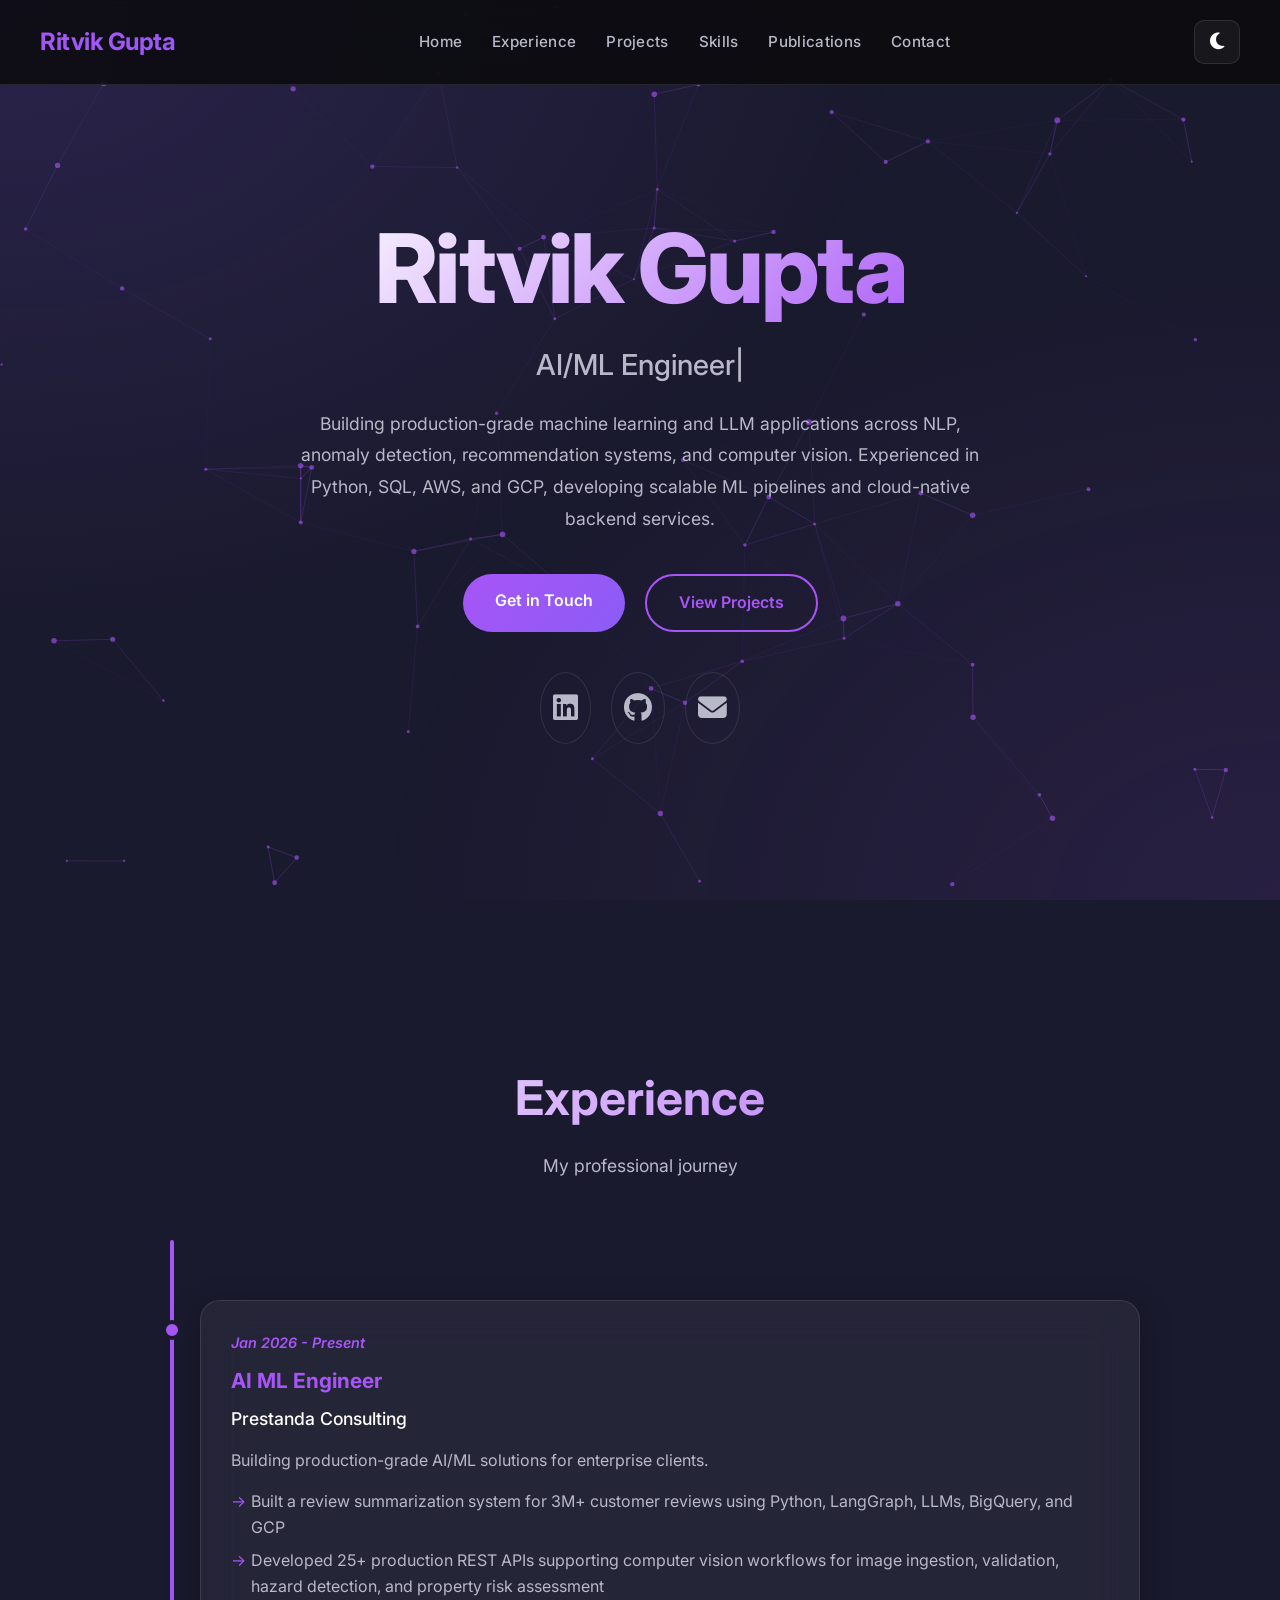
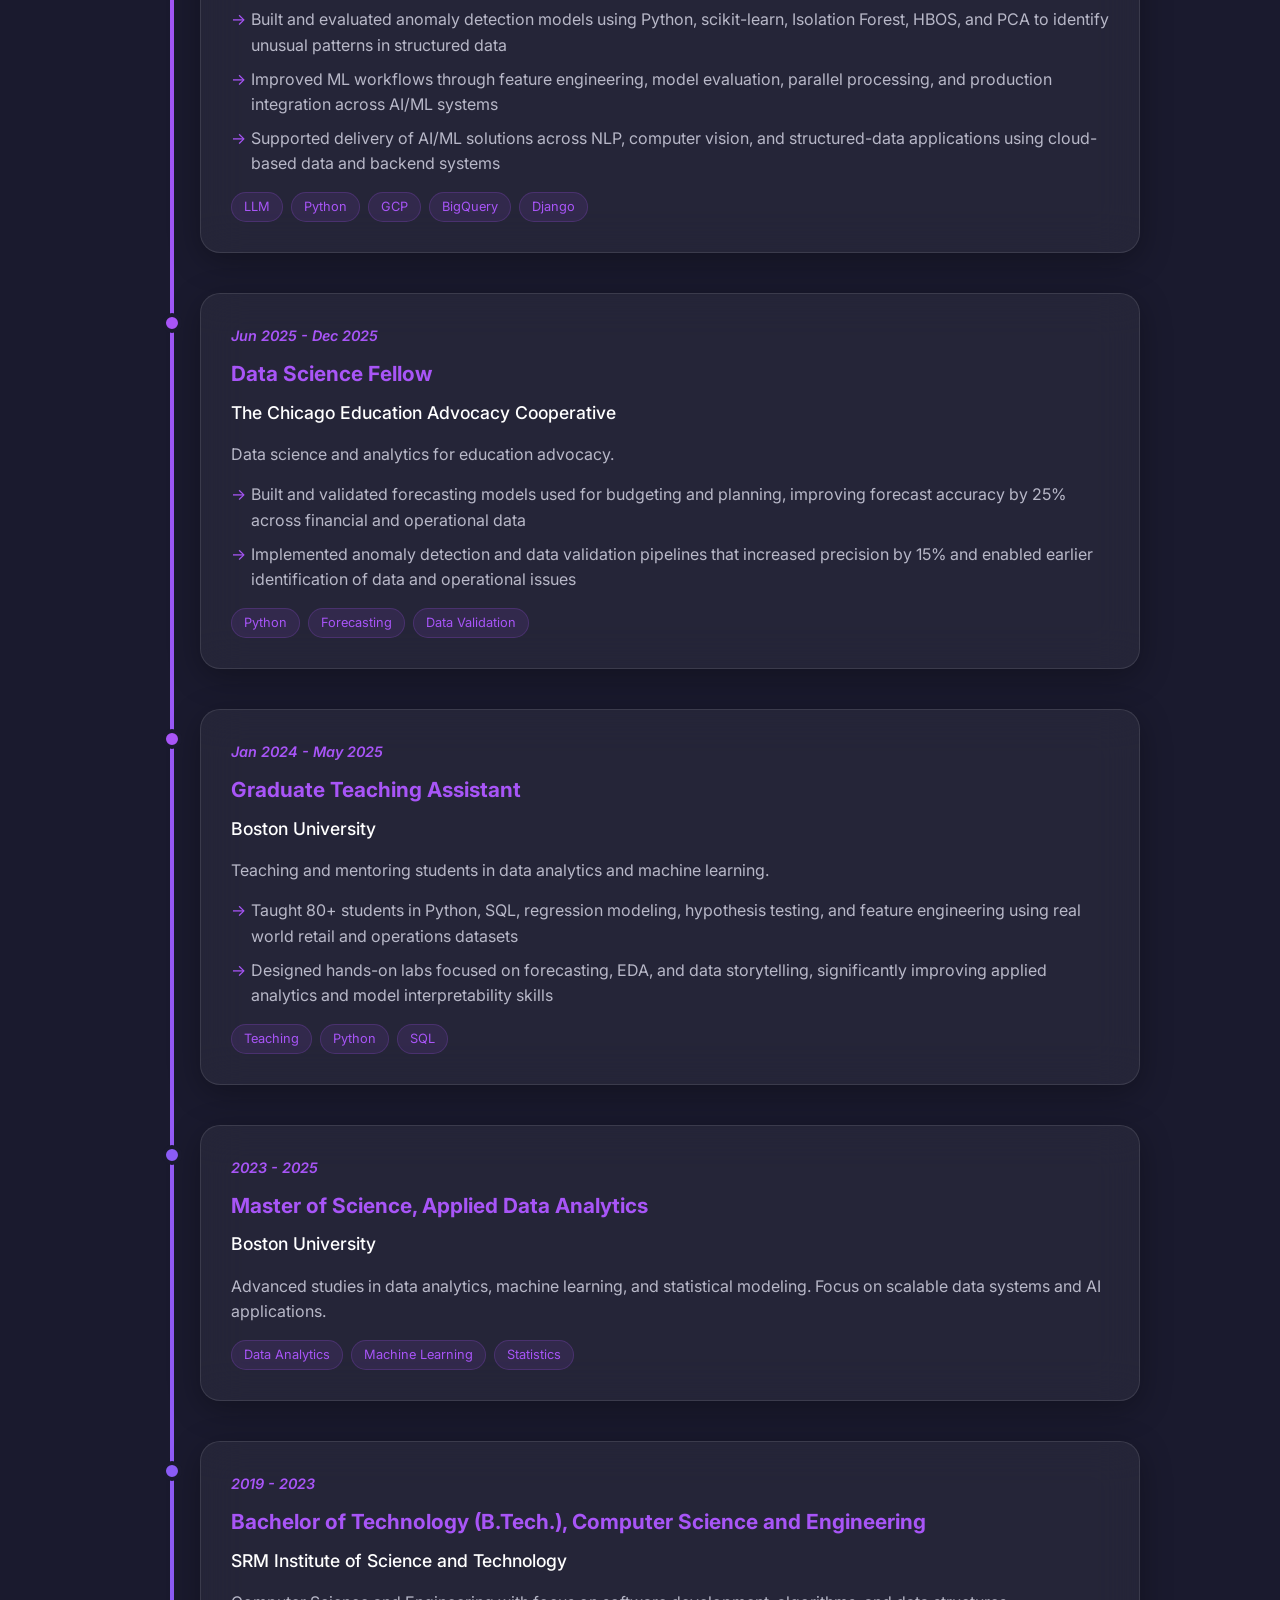
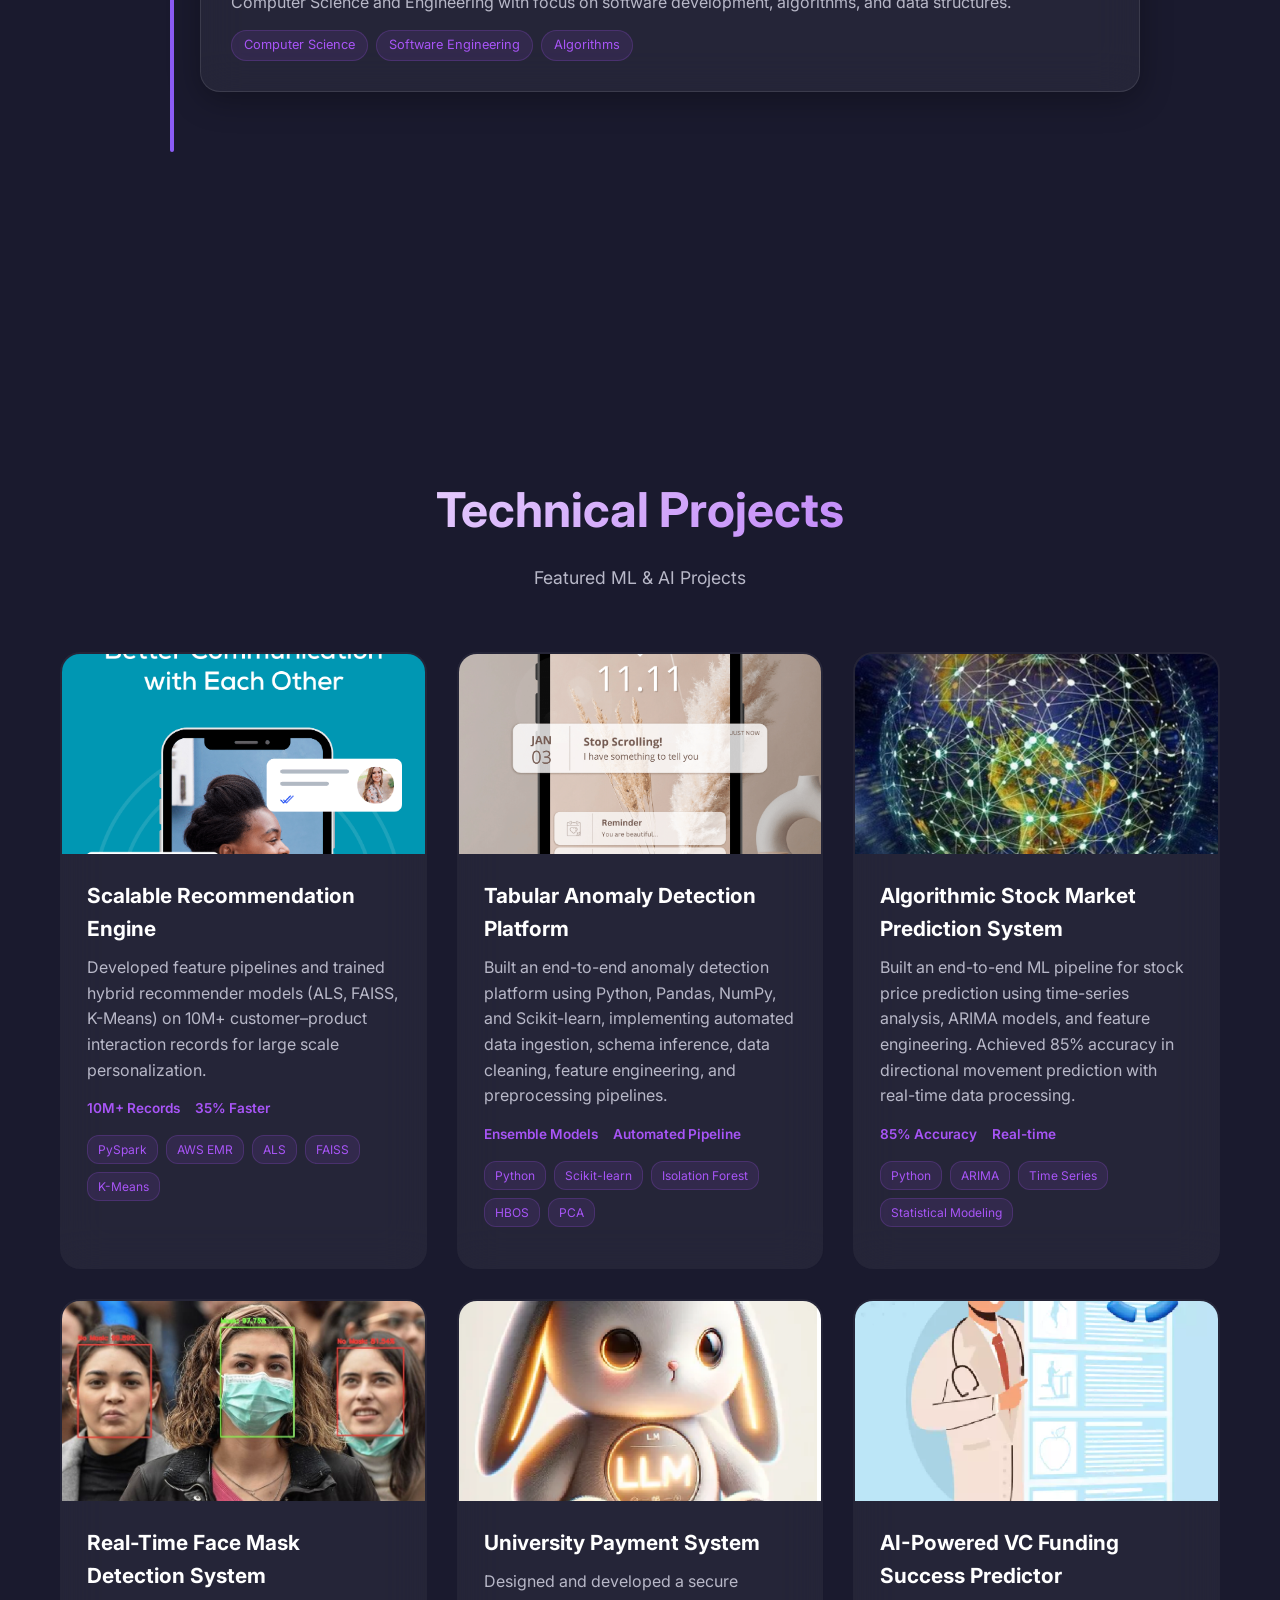
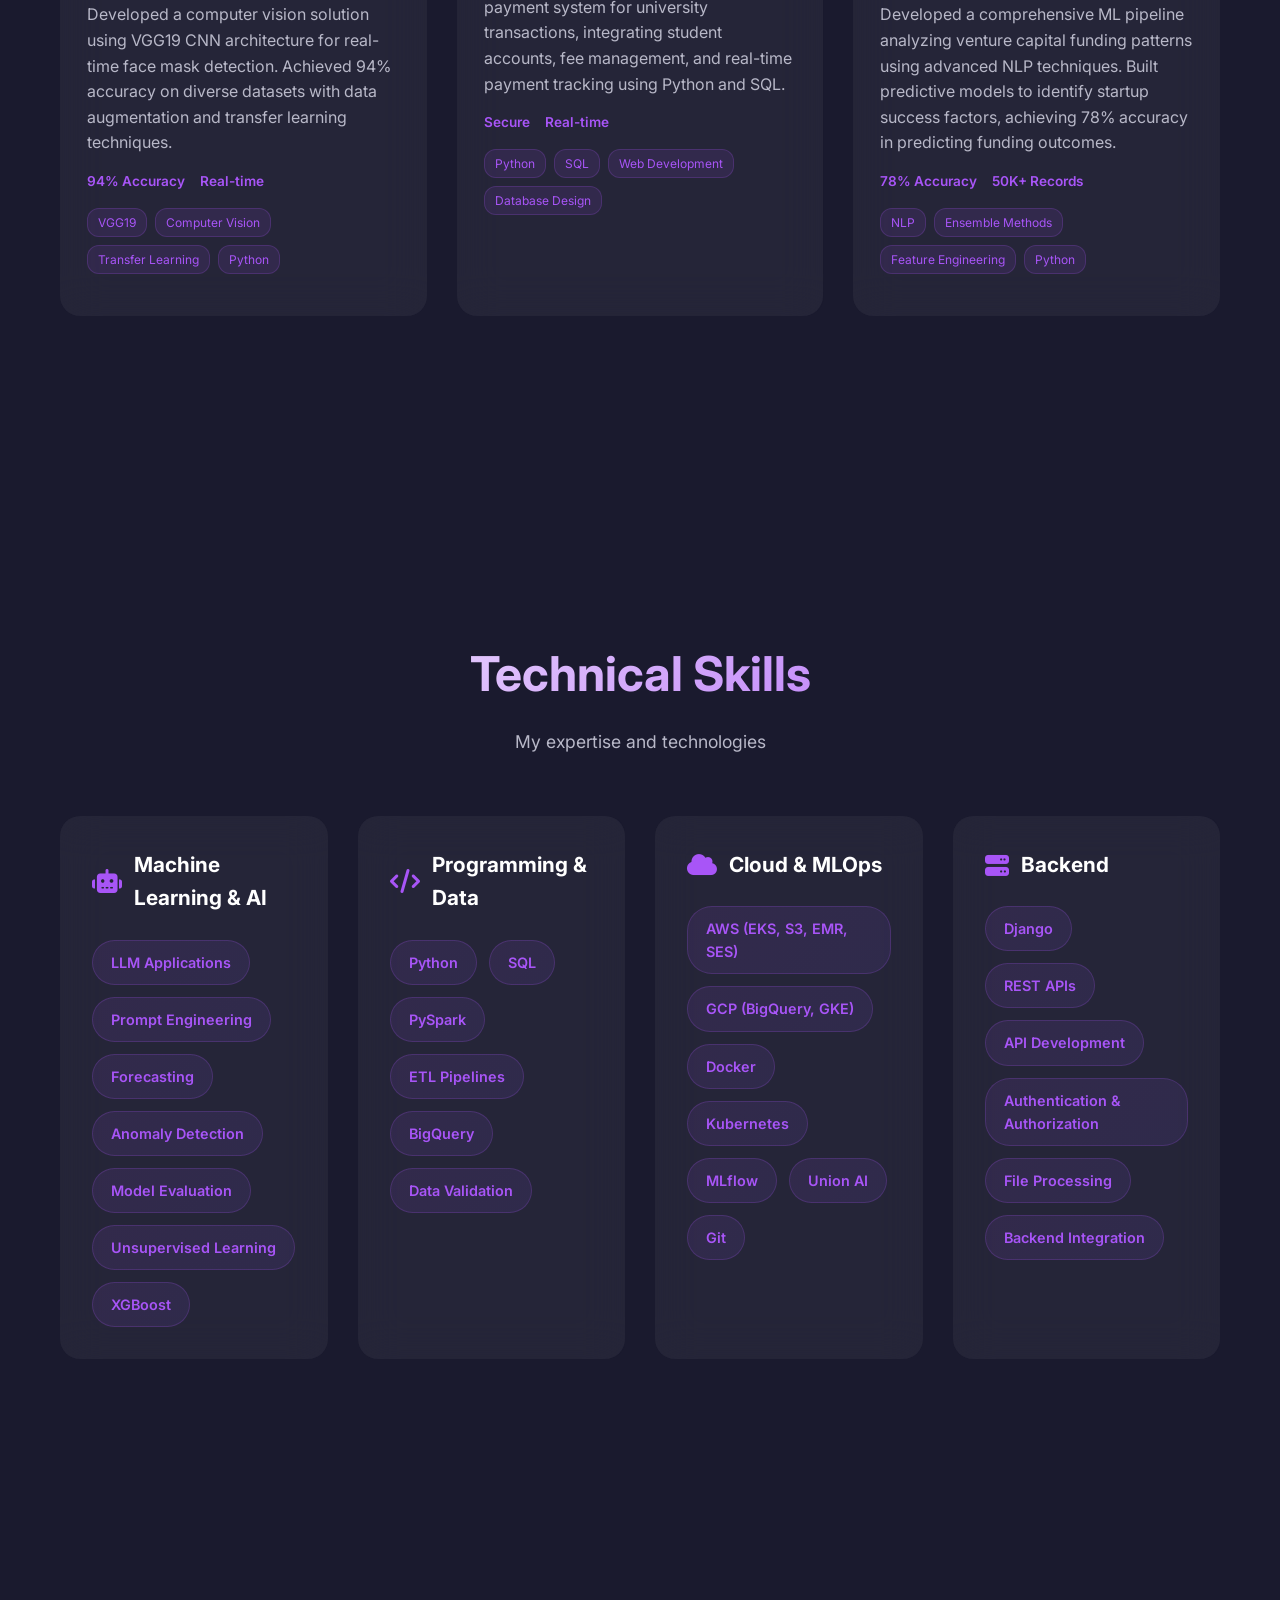
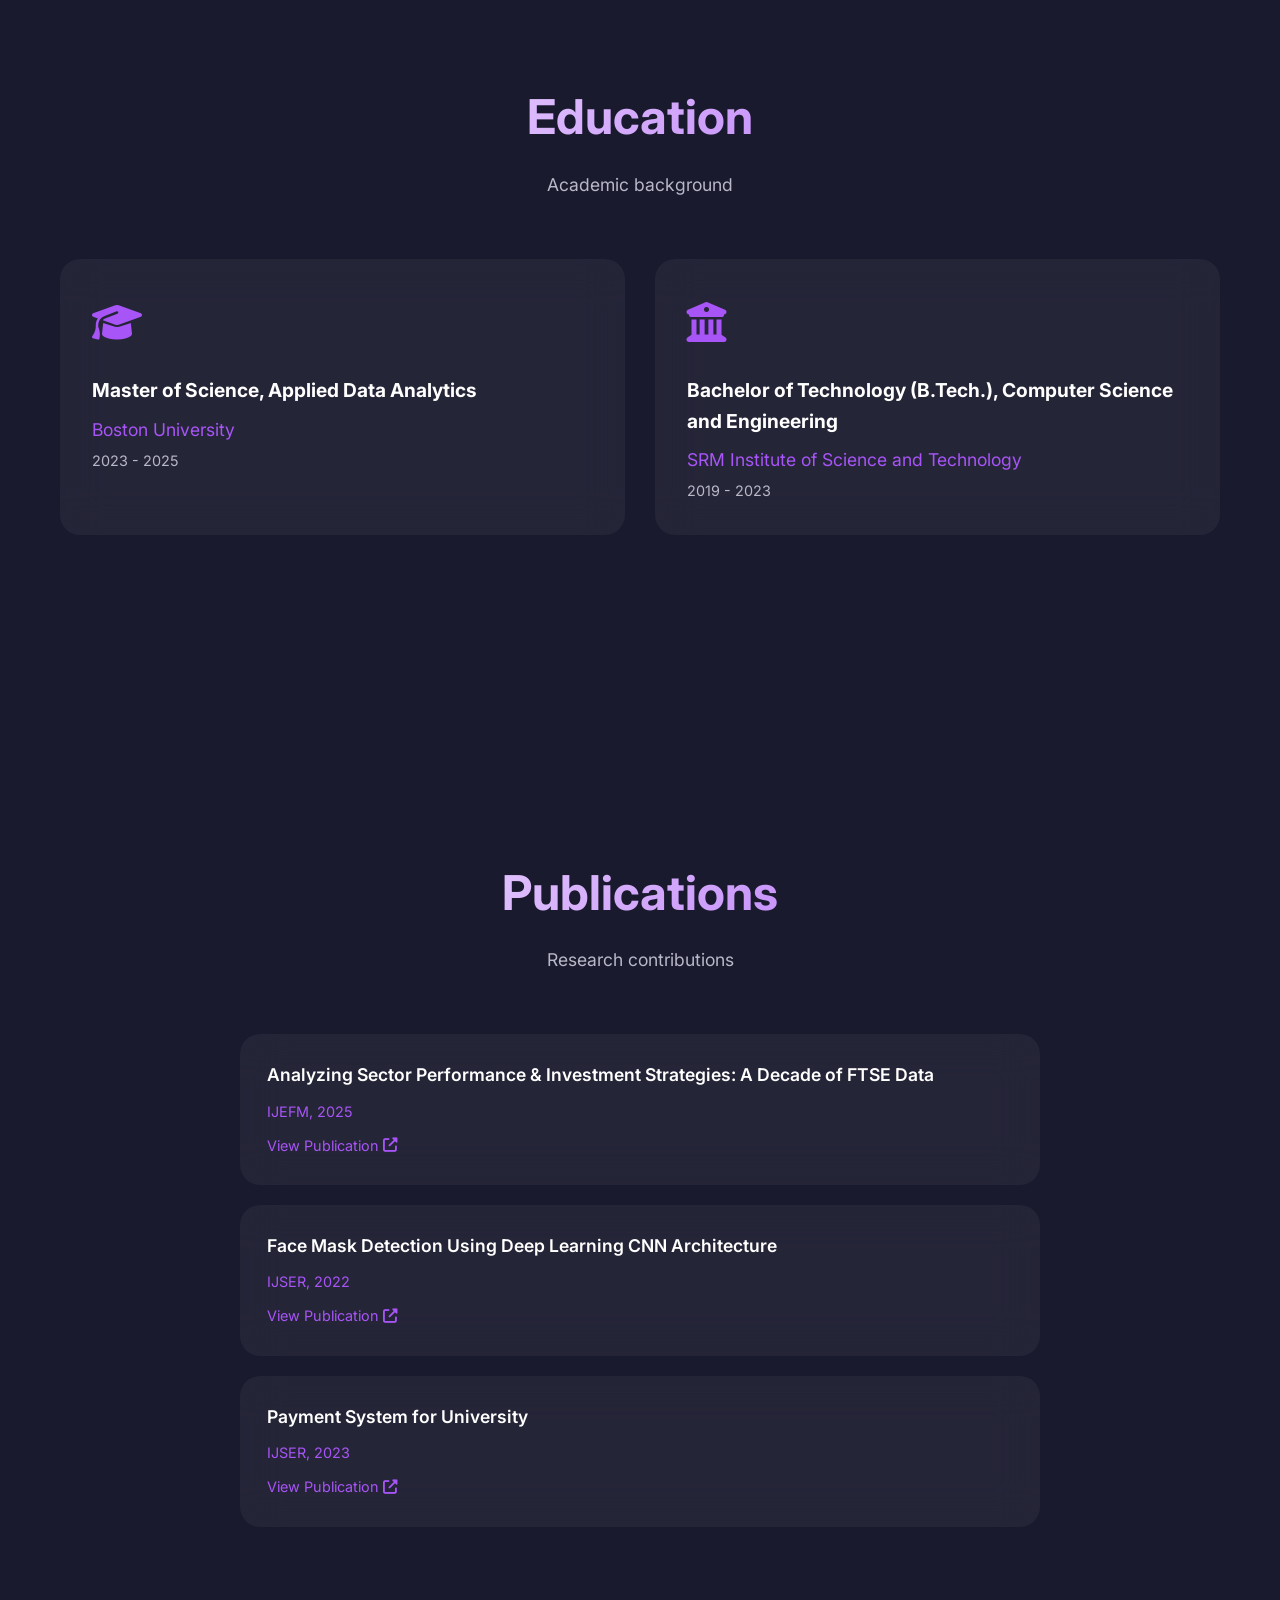
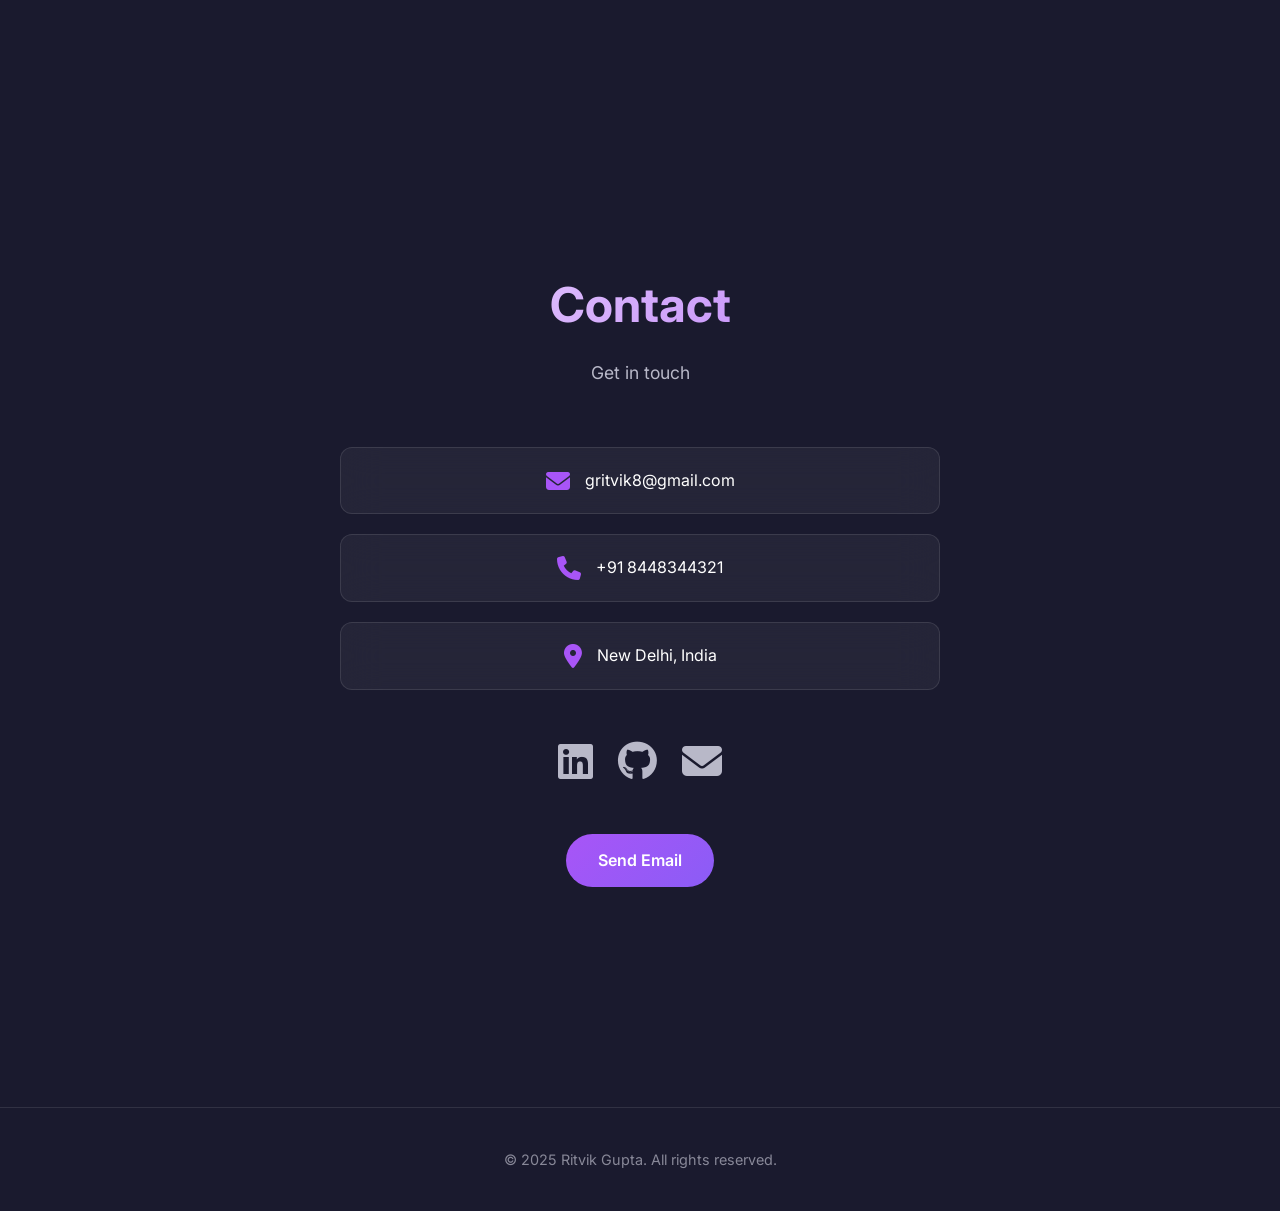
==== index.html @ 675df1bd "ok" ====
<!DOCTYPE html>
<html lang="en">
<head>
    <meta charset="UTF-8">
    <meta name="viewport" content="width=device-width, initial-scale=1.0">
    <meta name="description" content="AI/ML Engineer with 2+ years experience building production-grade ML and LLM applications. Expert in NLP, anomaly detection, and recommendation systems.">
    <meta name="keywords" content="AI Engineer, ML Engineer, Data Scientist, Python, AWS, GCP, LLM, Machine Learning, Ritvik Gupta">
    <meta name="author" content="Ritvik Gupta">
    <meta name="robots" content="index, follow">
    <meta name="theme-color" content="#1a1a2e">
    <meta property="og:title" content="Ritvik Gupta | AI/ML Engineer | Data Scientist">
    <meta property="og:description" content="AI/ML Engineer with 2+ years experience building production-grade ML and LLM applications.">
    <meta property="og:type" content="website">
    <meta property="og:url" content="https://01ritvik.github.io">
    <meta name="twitter:card" content="summary_large_image">
    <meta name="twitter:title" content="Ritvik Gupta | AI/ML Engineer">
    <meta name="twitter:description" content="Building production-grade ML and LLM applications">
    <link rel="icon" type=" image/png" href="./assets/profile-pic.png">
    <title>Ritvik Gupta | AI/ML Engineer | Data Scientist</title>
    <link rel="preconnect" href="https://fonts.googleapis.com">
    <link rel="preconnect" href="https://fonts.gstatic.com" crossorigin>
    <link href="https://fonts.googleapis.com/css2?family=Inter:wght@300;400;500;600;700;800;900&display=swap" rel="stylesheet">
    <link rel="stylesheet" href="https://cdnjs.cloudflare.com/ajax/libs/font-awesome/6.4.0/css/all.min.css">
    <style>
        :root {
            --primary-purple: #a855f7;
            --primary-violet: #8b5cf6;
            --bg-primary: #1a1a2e;
            --bg-secondary: #252540;
            --bg-tertiary: #2d2d4a;
            --text-primary: #ffffff;
            --text-secondary: #b8b8c8;
            --text-tertiary: #888898;
            --glass-bg: rgba(255, 255, 255, 0.05);
            --glass-border: rgba(255, 255, 255, 0.1);
        }

        [data-theme="light"] {
            --bg-primary: #f8f9fa;
            --bg-secondary: #ffffff;
            --bg-tertiary: #e9ecef;
            --text-primary: #1a1a2e;
            --text-secondary: #4a4a5e;
            --text-tertiary: #6a6a7e;
            --glass-bg: rgba(255, 255, 255, 0.8);
            --glass-border: rgba(139, 92, 246, 0.2);
        }

        * {
            margin: 0;
            padding: 0;
            box-sizing: border-box;
        }

        html {
            scroll-behavior: smooth;
        }

        body {
            font-family: 'Inter', sans-serif;
            background: var(--bg-primary);
            color: var(--text-primary);
            line-height: 1.6;
            overflow-x: hidden;
        }

        body::before {
            content: '';
            position: fixed;
            top: 0;
            left: 0;
            width: 100%;
            height: 100%;
            background: 
                radial-gradient(ellipse at top left, rgba(139, 92, 246, 0.15) 0%, transparent 50%),
                radial-gradient(ellipse at bottom right, rgba(168, 85, 247, 0.1) 0%, transparent 50%);
            z-index: -1;
            pointer-events: none;
        }

        /* Floating Animation */
        @keyframes float {
            0%, 100% { transform: translateY(0px); }
            50% { transform: translateY(-20px); }
        }

        .floating {
            animation: float 6s ease-in-out infinite;
        }

        .floating-delayed {
            animation: float 6s ease-in-out infinite;
            animation-delay: -3s;
        }

        /* Scroll Progress Bar */
        .scroll-progress {
            position: fixed;
            top: 0;
            left: 0;
            width: 0%;
            height: 3px;
            background: linear-gradient(90deg, var(--primary-purple), var(--primary-violet));
            z-index: 10000;
            transition: width 0.1s ease;
        }

        /* Theme Toggle Button */
        .theme-toggle {
            background: var(--glass-bg);
            border: 1px solid var(--glass-border);
            color: var(--text-primary);
            padding: 10px 15px;
            border-radius: 10px;
            cursor: pointer;
            transition: all 0.3s ease;
            font-size: 1.2rem;
        }

        .theme-toggle:hover {
            background: rgba(168, 85, 247, 0.2);
            transform: scale(1.05);
        }

        /* Loading Screen */
        .loading-screen {
            position: fixed;
            top: 0;
            left: 0;
            width: 100%;
            height: 100%;
            background: var(--bg-primary);
            display: flex;
            justify-content: center;
            align-items: center;
            z-index: 10000;
            transition: opacity 0.5s ease-out, visibility 0.5s ease-out;
        }

        .loading-screen.fade-out {
            opacity: 0;
            visibility: hidden;
        }

        .hero-content {
            text-align: center;
            max-width: 900px;
            z-index: 2;
            transition: transform 0.1s ease-out, opacity 0.1s ease-out;
        }

        .loading-container {
            text-align: center;
            max-width: 400px;
            width: 100%;
            padding: 20px;
        }

        .logo-text {
            font-size: 4rem;
            font-weight: 800;
            background: linear-gradient(135deg, var(--primary-purple) 0%, var(--primary-violet) 50%, var(--primary-purple) 100%);
            background-size: 200% 200%;
            -webkit-background-clip: text;
            -webkit-text-fill-color: transparent;
            background-clip: text;
            margin-bottom: 10px;
            animation: gradientShift 4s ease-in-out infinite;
            letter-spacing: -0.02em;
        }

        .logo-subtitle {
            font-size: 1.2rem;
            color: var(--text-secondary);
            font-weight: 400;
            letter-spacing: 0.05em;
            text-transform: uppercase;
        }

        .loading-spinner {
            position: relative;
            width: 80px;
            height: 80px;
            margin: 40px auto;
        }

        .spinner-ring {
            position: absolute;
            width: 100%;
            height: 100%;
            border: 3px solid transparent;
            border-top: 3px solid var(--primary-purple);
            border-radius: 50%;
            animation: spin 1.5s linear infinite;
        }

        .spinner-ring:nth-child(2) {
            width: 70%;
            height: 70%;
            top: 15%;
            left: 15%;
            border-top-color: var(--primary-violet);
            animation-duration: 1.2s;
            animation-direction: reverse;
        }

        .spinner-ring:nth-child(3) {
            width: 40%;
            height: 40%;
            top: 30%;
            left: 30%;
            border-top-color: var(--primary-purple);
            animation-duration: 0.8s;
        }

        .loading-text {
            margin-bottom: 30px;
            font-size: 1.1rem;
            color: var(--text-primary);
            letter-spacing: 0.02em;
        }

        .loading-role {
            background: linear-gradient(135deg, var(--primary-purple) 0%, var(--primary-violet) 100%);
            -webkit-background-clip: text;
            -webkit-text-fill-color: transparent;
            background-clip: text;
            font-weight: 600;
            animation: rolePulse 2s ease-in-out infinite;
        }

        .loading-separator {
            color: var(--text-tertiary);
            margin: 0 15px;
        }

        .loading-progress {
            width: 100%;
            height: 4px;
            background: rgba(168, 85, 247, 0.1);
            border-radius: 2px;
            overflow: hidden;
        }

        .progress-bar {
            height: 100%;
            background: linear-gradient(90deg, var(--primary-purple) 0%, var(--primary-violet) 100%);
            border-radius: 2px;
            width: 0%;
            animation: progressLoad 3s ease-out forwards;
        }

        @keyframes gradientShift {
            0% { background-position: 0% 50%; }
            50% { background-position: 100% 50%; }
            100% { background-position: 0% 50%; }
        }

        @keyframes spin {
            0% { transform: rotate(0deg); }
            100% { transform: rotate(360deg); }
        }

        @keyframes rolePulse {
            0%, 100% { opacity: 0.7; }
            50% { opacity: 1; }
        }

        @keyframes progressLoad {
            0% { width: 0%; }
            100% { width: 100%; }
        }

        /* Navigation */
        nav {
            display: flex;
            justify-content: space-between;
            align-items: center;
            padding: 20px 40px;
            background: rgba(9, 9, 11, 0.8);
            backdrop-filter: blur(20px);
            color: var(--text-primary);
            position: fixed;
            width: 100%;
            top: 0;
            z-index: 100;
            border-bottom: 1px solid var(--glass-border);
            transition: all 0.3s ease;
        }

        nav.scrolled {
            background: rgba(9, 9, 11, 0.95);
            backdrop-filter: blur(30px);
            border-bottom: 1px solid rgba(168, 85, 247, 0.2);
        }

        .logo {
            font-size: 1.5rem;
            font-weight: 700;
            background: linear-gradient(135deg, var(--primary-purple) 0%, var(--primary-violet) 100%);
            background-size: 200% 200%;
            -webkit-background-clip: text;
            -webkit-text-fill-color: transparent;
            background-clip: text;
            transition: all 0.3s ease;
            animation: gradientShift 4s ease-in-out infinite;
            letter-spacing: -0.02em;
        }

        .nav-links {
            display: flex;
            list-style: none;
            gap: 30px;
        }

        .nav-links a {
            color: var(--text-secondary);
            text-decoration: none;
            font-size: 0.95rem;
            font-weight: 500;
            letter-spacing: 0.02em;
            transition: all 0.3s;
            position: relative;
        }

        .nav-links a::after {
            content: '';
            position: absolute;
            bottom: -4px;
            left: 0;
            width: 0;
            height: 1px;
            background: var(--primary-purple);
            transition: width 0.3s ease;
        }

        .nav-links a:hover {
            color: var(--text-primary);
        }

        .nav-links a:hover::after {
            width: 100%;
        }

        .nav-right {
            display: flex;
            align-items: center;
            gap: 15px;
        }

        .hamburger-menu {
            display: none;
            flex-direction: column;
            gap: 5px;
            cursor: pointer;
            padding: 10px;
        }

        .hamburger-menu span {
            width: 25px;
            height: 2px;
            background: var(--text-primary);
            transition: all 0.3s ease;
        }

        .container {
            max-width: 1200px;
            margin: 0 auto;
            padding: 60px 20px;
        }

        /* Section Spacing */
        section {
            padding: 100px 0;
        }

        #hero {
            padding: 0;
        }

        /* Magnetic Hover Effect */
        .magnetic {
            transition: transform 0.3s cubic-bezier(0.175, 0.885, 0.32, 1.275);
        }

        /* Hero Section */
        #hero {
            min-height: 100vh;
            display: flex;
            flex-direction: column;
            justify-content: center;
            align-items: center;
            padding: 120px 40px 60px;
            text-align: center;
            position: relative;
            overflow: hidden;
        }

        #particle-canvas {
            position: absolute;
            top: 0;
            left: 0;
            width: 100%;
            height: 100%;
            z-index: 0;
        }

        .hero-content {
            position: relative;
            z-index: 1;
        }

        .hero-title {
            font-size: clamp(3rem, 8vw, 6rem);
            font-weight: 800;
            background: linear-gradient(135deg, var(--text-primary) 0%, var(--primary-purple) 50%, var(--primary-violet) 100%);
            background-size: 200% 200%;
            -webkit-background-clip: text;
            -webkit-text-fill-color: transparent;
            background-clip: text;
            animation: gradientShift 6s ease-in-out infinite;
            letter-spacing: -0.03em;
            margin-bottom: 20px;
            line-height: 1.1;
        }

        .hero-subtitle {
            font-size: 1.5rem;
            color: var(--text-secondary);
            margin-bottom: 30px;
            font-weight: 400;
        }

        .hero-description {
            font-size: 1.1rem;
            color: var(--text-secondary);
            max-width: 700px;
            margin: 0 auto 40px;
            line-height: 1.8;
        }

        .metrics-grid {
            display: grid;
            grid-template-columns: repeat(auto-fit, minmax(180px, 1fr));
            gap: 30px;
            margin: 40px 0;
            max-width: 800px;
        }

        .metric-item {
            text-align: center;
            padding: 25px 20px;
            background: var(--glass-bg);
            backdrop-filter: blur(20px);
            border: 1px solid var(--glass-border);
            border-radius: 16px;
            transition: all 0.3s ease;
            min-width: 180px;
        }

        .metric-item:hover {
            transform: translateY(-5px);
            border-color: rgba(168, 85, 247, 0.3);
        }

        .metric-value {
            font-size: 2.5rem;
            font-weight: 700;
            background: linear-gradient(135deg, var(--primary-purple) 0%, var(--primary-violet) 100%);
            -webkit-background-clip: text;
            -webkit-text-fill-color: transparent;
            background-clip: text;
            line-height: 1.2;
        }

        .metric-label {
            font-size: 0.85rem;
            color: var(--text-secondary);
            margin-top: 8px;
            white-space: nowrap;
            font-weight: 500;
        }

        .cta-buttons {
            display: flex;
            gap: 20px;
            justify-content: center;
            flex-wrap: wrap;
            margin-top: 40px;
        }

        .btn {
            padding: 14px 32px;
            font-size: 1rem;
            font-weight: 600;
            border-radius: 30px;
            cursor: pointer;
            transition: all 0.3s ease;
            text-decoration: none;
            display: inline-block;
            position: relative;
            overflow: hidden;
        }

        .btn::before {
            content: '';
            position: absolute;
            top: 50%;
            left: 50%;
            width: 0;
            height: 0;
            border-radius: 50%;
            background: rgba(255, 255, 255, 0.3);
            transform: translate(-50%, -50%);
            transition: width 0.6s ease, height 0.6s ease;
        }

        .btn:active::before {
            width: 300px;
            height: 300px;
        }

        .btn-primary {
            background: linear-gradient(135deg, var(--primary-purple) 0%, var(--primary-violet) 100%);
            color: white;
            border: none;
        }

        .btn-primary:hover {
            transform: translateY(-3px);
            box-shadow: 0 10px 30px rgba(168, 85, 247, 0.4);
        }

        .btn-secondary {
            background: transparent;
            color: var(--primary-purple);
            border: 2px solid var(--primary-purple);
        }

        .btn-secondary:hover {
            background: rgba(168, 85, 247, 0.1);
            transform: translateY(-3px);
        }

        .social-links {
            display: flex;
            gap: 20px;
            justify-content: center;
            margin-top: 40px;
        }

        .social-links a {
            color: var(--text-secondary);
            font-size: 1.5rem;
            transition: all 0.3s ease;
            padding: 12px;
            border-radius: 50%;
            border: 1px solid var(--glass-border);
        }

        .social-links a:hover {
            color: var(--primary-purple);
            border-color: var(--primary-purple);
            transform: translateY(-5px);
        }

        /* Section Styles */
        section {
            padding: 100px 0;
        }

        .section-header {
            text-align: center;
            margin-bottom: 60px;
        }

        .section-title {
            font-size: clamp(2rem, 5vw, 3rem);
            font-weight: 700;
            margin-bottom: 15px;
            background: linear-gradient(135deg, var(--text-primary) 0%, var(--primary-purple) 50%, var(--primary-violet) 100%);
            background-size: 200% 200%;
            -webkit-background-clip: text;
            -webkit-text-fill-color: transparent;
            background-clip: text;
            animation: gradientShift 6s ease-in-out infinite;
        }

        .section-subtitle {
            font-size: 1.1rem;
            color: var(--text-secondary);
        }

        /* Experience Timeline */
        .timeline {
            position: relative;
            max-width: 1000px;
            margin: 0 auto;
            padding: 20px 0;
        }

        .timeline::before {
            content: '';
            position: absolute;
            left: 30px;
            top: 0;
            bottom: 0;
            width: 4px;
            background: linear-gradient(to bottom, var(--primary-purple), var(--primary-violet));
            border-radius: 2px;
        }

        .timeline-item {
            position: relative;
            margin: 40px 0;
            width: 100%;
            padding-left: 60px;
            text-align: left;
        }

        .timeline-marker {
            position: absolute;
            width: 20px;
            height: 20px;
            background: var(--primary-purple);
            border: 4px solid var(--bg-primary);
            border-radius: 50%;
            top: 20px;
            left: 22px;
            z-index: 2;
        }

        .timeline-marker.education {
            background: var(--primary-violet);
        }

        .timeline-content {
            background: var(--glass-bg);
            backdrop-filter: blur(20px);
            padding: 30px;
            border-radius: 20px;
            border: 1px solid var(--glass-border);
            box-shadow: 0 8px 32px rgba(0, 0, 0, 0.3);
            transition: all 0.3s ease;
        }

        .timeline-content:hover {
            transform: translateX(10px);
            transform: translateY(-8px) scale(1.02);
            box-shadow: 0 20px 60px rgba(168, 85, 247, 0.3);
            border-color: rgba(168, 85, 247, 0.4);
        }

        .timeline-content h3,
        .timeline-content h4,
        .timeline-content p,
        .timeline-content span {
            position: relative;
            z-index: 2;
        }

        .timeline-date {
            font-size: 0.9rem;
            color: var(--primary-purple);
            font-weight: 600;
            margin-bottom: 10px;
            font-style: italic;
        }

        .timeline-role {
            font-size: 1.3rem;
            font-weight: 700;
            color: var(--primary-purple);
            margin-bottom: 8px;
        }

        .timeline-company {
            font-size: 1.1rem;
            color: var(--text-primary);
            margin-bottom: 15px;
            font-weight: 500;
        }

        .timeline-description {
            color: var(--text-secondary);
            line-height: 1.6;
            margin-bottom: 15px;
        }

        .timeline-achievements {
            list-style: none;
            padding: 0;
        }

        .timeline-achievements li {
            color: var(--text-secondary);
            margin-bottom: 8px;
            padding-left: 20px;
            position: relative;
        }

        .timeline-achievements li::before {
            content: '→';
            position: absolute;
            left: 0;
            color: var(--primary-purple);
        }

        .timeline-tags {
            display: flex;
            gap: 8px;
            flex-wrap: wrap;
            margin-top: 15px;
        }

        .timeline-tag {
            font-size: 0.8rem;
            padding: 4px 12px;
            background: rgba(168, 85, 247, 0.1);
            color: var(--primary-purple);
            border-radius: 20px;
            border: 1px solid rgba(168, 85, 247, 0.2);
        }

        /* Projects Section */
        .projects-grid {
            display: grid;
            grid-template-columns: repeat(auto-fit, minmax(350px, 1fr));
            gap: 30px;
        }

        .project-card {
            background: var(--glass-bg);
            backdrop-filter: blur(20px);
            border: 2px solid transparent;
            border-radius: 20px;
            overflow: hidden;
            transition: all 0.4s cubic-bezier(0.175, 0.885, 0.32, 1.275);
            position: relative;
            transform-style: preserve-3d;
            perspective: 1000px;
        }

        .project-card::before {
            content: '';
            position: absolute;
            top: 0;
            left: 0;
            right: 0;
            bottom: 0;
            border-radius: 20px;
            padding: 2px;
            background: linear-gradient(135deg, var(--primary-purple), var(--primary-violet), var(--primary-purple));
            -webkit-mask: linear-gradient(#fff 0 0) content-box, linear-gradient(#fff 0 0);
            mask: linear-gradient(#fff 0 0) content-box, linear-gradient(#fff 0 0);
            -webkit-mask-composite: xor;
            mask-composite: exclude;
            opacity: 0;
            transition: opacity 0.4s ease;
        }

        .project-card::after {
            content: '';
            position: absolute;
            top: 50%;
            left: 50%;
            width: 200%;
            height: 200%;
            background: radial-gradient(circle, rgba(168, 85, 247, 0.1) 0%, transparent 70%);
            transform: translate(-50%, -50%);
            opacity: 0;
            transition: opacity 0.4s ease;
            pointer-events: none;
        }

        .project-card:hover {
            transform: translateY(-15px) rotateX(5deg) rotateY(-5deg);
            box-shadow: 
                0 25px 50px rgba(168, 85, 247, 0.3),
                0 15px 30px rgba(0, 0, 0, 0.2),
                0 5px 15px rgba(168, 85, 247, 0.1);
        }

        .project-card:hover::before {
            opacity: 1;
        }

        .project-card:hover::after {
            opacity: 1;
        }

        .project-image {
            width: 100%;
            height: 200px;
            background: linear-gradient(135deg, rgba(168, 85, 247, 0.2) 0%, rgba(139, 92, 246, 0.1) 100%);
            display: flex;
            align-items: center;
            justify-content: center;
            font-size: 3rem;
            color: var(--primary-purple);
            overflow: hidden;
        }

        .project-image img {
            width: 100%;
            height: 100%;
            object-fit: cover;
        }

        .project-content {
            padding: 25px;
        }

        .hero-subtitle {
            font-size: clamp(1.2rem, 3vw, 1.8rem);
            font-weight: 500;
            color: var(--text-secondary);
            margin-bottom: 20px;
        }

        .cursor {
            animation: blink 1s infinite;
        }

        @keyframes blink {
            0%, 50% { opacity: 1; }
            51%, 100% { opacity: 0; }
        }

        .project-title {
            font-size: 1.3rem;
            font-weight: 700;
            color: var(--text-primary);
            margin-bottom: 10px;
        }

        .project-description {
            color: var(--text-secondary);
            line-height: 1.6;
            margin-bottom: 15px;
        }

        .project-metrics {
            display: flex;
            gap: 15px;
            margin-bottom: 15px;
        }

        .project-metric {
            font-size: 0.85rem;
            color: var(--primary-purple);
            font-weight: 600;
        }

        .project-tech {
            display: flex;
            gap: 8px;
            flex-wrap: wrap;
            margin-bottom: 15px;
        }

        .tech-tag {
            font-size: 0.75rem;
            padding: 4px 10px;
            background: rgba(168, 85, 247, 0.1);
            color: var(--primary-purple);
            border-radius: 12px;
            border: 1px solid rgba(168, 85, 247, 0.2);
        }

        .project-links {
            display: flex;
            gap: 15px;
        }

        .project-link {
            color: var(--primary-purple);
            text-decoration: none;
            font-size: 0.9rem;
            font-weight: 500;
            transition: all 0.3s ease;
        }

        .project-link:hover {
            color: var(--primary-violet);
        }

        /* Skills Section */
        .skills-grid {
            display: grid;
            grid-template-columns: repeat(4, 1fr);
            gap: 30px;
        }

        .skill-category {
            background: var(--glass-bg);
            backdrop-filter: blur(20px);
            border: 2px solid transparent;
            border-radius: 20px;
            padding: 30px;
            transition: all 0.4s cubic-bezier(0.175, 0.885, 0.32, 1.275);
            position: relative;
            overflow: hidden;
            transform-style: preserve-3d;
        }

        .skill-category::before {
            content: '';
            position: absolute;
            top: 0;
            left: 0;
            right: 0;
            bottom: 0;
            border-radius: 20px;
            padding: 2px;
            background: linear-gradient(135deg, var(--primary-purple), var(--primary-violet), var(--primary-purple));
            -webkit-mask: linear-gradient(#fff 0 0) content-box, linear-gradient(#fff 0 0);
            mask: linear-gradient(#fff 0 0) content-box, linear-gradient(#fff 0 0);
            -webkit-mask-composite: xor;
            mask-composite: exclude;
            opacity: 0;
            transition: opacity 0.4s ease;
        }

        .skill-category::after {
            content: '';
            position: absolute;
            top: -50%;
            left: -50%;
            width: 200%;
            height: 200%;
            background: radial-gradient(circle, rgba(168, 85, 247, 0.08) 0%, transparent 60%);
            transform: rotate(45deg);
            opacity: 0;
            transition: opacity 0.4s ease;
            pointer-events: none;
        }

        .skill-category:hover {
            transform: translateY(-10px) rotateX(3deg) rotateY(-3deg);
            box-shadow: 
                0 20px 40px rgba(168, 85, 247, 0.25),
                0 10px 20px rgba(0, 0, 0, 0.15);
        }

        .skill-category:hover::before {
            opacity: 1;
        }

        .skill-category:hover::after {
            opacity: 1;
        }

        .skill-category-title {
            font-size: 1.3rem;
            font-weight: 700;
            color: var(--text-primary);
            margin-bottom: 25px;
            display: flex;
            align-items: center;
            gap: 12px;
        }

        .skill-category-title i {
            color: var(--primary-purple);
            font-size: 1.5rem;
            transition: all 0.3s ease;
        }

        .skill-category:hover .skill-category-title i {
            transform: rotate(360deg) scale(1.2);
        }

        .skill-tags {
            display: flex;
            flex-wrap: wrap;
            gap: 12px;
        }

        .skill-tag {
            padding: 10px 18px;
            background: linear-gradient(135deg, rgba(168, 85, 247, 0.1) 0%, rgba(139, 92, 246, 0.1) 100%);
            color: var(--primary-purple);
            border-radius: 25px;
            font-size: 0.9rem;
            font-weight: 600;
            border: 1px solid rgba(168, 85, 247, 0.2);
            transition: all 0.3s ease;
            cursor: default;
            position: relative;
            overflow: hidden;
        }

        .skill-tag::before {
            content: '';
            position: absolute;
            top: 50%;
            left: 50%;
            width: 0;
            height: 0;
            border-radius: 50%;
            background: rgba(168, 85, 247, 0.2);
            transform: translate(-50%, -50%);
            transition: width 0.6s ease, height 0.6s ease;
        }

        .skill-tag:hover {
            background: linear-gradient(135deg, rgba(168, 85, 247, 0.2) 0%, rgba(139, 92, 246, 0.2) 100%);
            transform: translateY(-3px) scale(1.05);
            border-color: rgba(168, 85, 247, 0.4);
            box-shadow: 0 8px 20px rgba(168, 85, 247, 0.2);
        }

        .skill-tag:hover::before {
            width: 300px;
            height: 300px;
        }

        .skill-tag span {
            position: relative;
            z-index: 1;
        }

        /* Education Section */
        .education-grid {
            display: grid;
            grid-template-columns: repeat(auto-fit, minmax(300px, 1fr));
            gap: 30px;
        }

        .education-card {
            background: var(--glass-bg);
            backdrop-filter: blur(20px);
            border: 2px solid transparent;
            border-radius: 20px;
            padding: 30px;
            transition: all 0.4s cubic-bezier(0.175, 0.885, 0.32, 1.275);
            position: relative;
            overflow: hidden;
            transform-style: preserve-3d;
        }

        .education-card::before {
            content: '';
            position: absolute;
            top: 0;
            left: 0;
            right: 0;
            bottom: 0;
            border-radius: 20px;
            padding: 2px;
            background: linear-gradient(135deg, var(--primary-purple), var(--primary-violet), var(--primary-purple));
            -webkit-mask: linear-gradient(#fff 0 0) content-box, linear-gradient(#fff 0 0);
            mask: linear-gradient(#fff 0 0) content-box, linear-gradient(#fff 0 0);
            -webkit-mask-composite: xor;
            mask-composite: exclude;
            opacity: 0;
            transition: opacity 0.4s ease;
        }

        .education-card::after {
            content: '';
            position: absolute;
            top: -50%;
            left: -50%;
            width: 200%;
            height: 200%;
            background: radial-gradient(circle, rgba(168, 85, 247, 0.08) 0%, transparent 60%);
            transform: rotate(45deg);
            opacity: 0;
            transition: opacity 0.4s ease;
            pointer-events: none;
        }

        .education-card:hover {
            transform: translateY(-10px) rotateX(3deg) rotateY(-3deg);
            box-shadow: 
                0 20px 40px rgba(168, 85, 247, 0.25),
                0 10px 20px rgba(0, 0, 0, 0.15);
        }

        .education-card:hover::before {
            opacity: 1;
        }

        .education-card:hover::after {
            opacity: 1;
        }

        .education-icon {
            font-size: 2.5rem;
            color: var(--primary-purple);
            margin-bottom: 20px;
        }

        .education-degree {
            font-size: 1.2rem;
            font-weight: 700;
            color: var(--text-primary);
            margin-bottom: 10px;
        }

        .education-institution {
            font-size: 1.1rem;
            color: var(--primary-purple);
            margin-bottom: 5px;
        }

        .education-period {
            font-size: 0.9rem;
            color: var(--text-secondary);
        }

        /* Publications Section */
        .publications-list {
            max-width: 800px;
            margin: 0 auto;
        }

        .publication-item {
            background: var(--glass-bg);
            backdrop-filter: blur(20px);
            border: 2px solid transparent;
            border-radius: 20px;
            padding: 25px;
            margin-bottom: 20px;
            transition: all 0.4s cubic-bezier(0.175, 0.885, 0.32, 1.275);
            position: relative;
            overflow: hidden;
            transform-style: preserve-3d;
        }

        .publication-item::before {
            content: '';
            position: absolute;
            top: 0;
            left: 0;
            right: 0;
            bottom: 0;
            border-radius: 20px;
            padding: 2px;
            background: linear-gradient(135deg, var(--primary-purple), var(--primary-violet), var(--primary-purple));
            -webkit-mask: linear-gradient(#fff 0 0) content-box, linear-gradient(#fff 0 0);
            mask: linear-gradient(#fff 0 0) content-box, linear-gradient(#fff 0 0);
            -webkit-mask-composite: xor;
            mask-composite: exclude;
            opacity: 0;
            transition: opacity 0.4s ease;
        }

        .publication-item::after {
            content: '';
            position: absolute;
            top: -50%;
            left: -50%;
            width: 200%;
            height: 200%;
            background: radial-gradient(circle, rgba(168, 85, 247, 0.08) 0%, transparent 60%);
            transform: rotate(45deg);
            opacity: 0;
            transition: opacity 0.4s ease;
            pointer-events: none;
        }

        .publication-item:hover {
            transform: translateY(-8px) rotateX(2deg) rotateY(-2deg);
            box-shadow: 
                0 15px 35px rgba(168, 85, 247, 0.2),
                0 8px 15px rgba(0, 0, 0, 0.1);
        }

        .publication-item:hover::before {
            opacity: 1;
        }

        .publication-item:hover::after {
            opacity: 1;
        }

        .publication-title {
            font-size: 1.1rem;
            font-weight: 600;
            color: var(--text-primary);
            margin-bottom: 10px;
        }

        .publication-journal {
            font-size: 0.9rem;
            color: var(--primary-purple);
            margin-bottom: 10px;
        }

        .publication-link {
            color: var(--primary-purple);
            text-decoration: none;
            font-size: 0.9rem;
            display: inline-flex;
            align-items: center;
            gap: 5px;
            transition: all 0.3s ease;
        }

        .publication-link:hover {
            color: var(--primary-violet);
            gap: 10px;
        }

        /* Contact Section */
        .contact-container {
            max-width: 600px;
            margin: 0 auto;
            text-align: center;
        }

        .contact-info {
            display: flex;
            flex-direction: column;
            gap: 20px;
            margin-top: 40px;
        }

        .contact-item {
            display: flex;
            align-items: center;
            justify-content: center;
            gap: 15px;
            padding: 20px;
            background: var(--glass-bg);
            backdrop-filter: blur(20px);
            border: 1px solid var(--glass-border);
            border-radius: 12px;
            transition: all 0.3s ease;
        }

        .contact-item:hover {
            transform: translateY(-5px);
            border-color: rgba(168, 85, 247, 0.3);
        }

        .contact-item i {
            font-size: 1.5rem;
            color: var(--primary-purple);
        }

        .contact-item a {
            color: var(--text-secondary);
            text-decoration: none;
            font-size: 1rem;
            transition: all 0.3s ease;
        }

        .contact-item a:hover {
            color: var(--primary-purple);
        }

        .contact-socials {
            display: flex;
            gap: 25px;
            justify-content: center;
            margin-top: 40px;
        }

        .contact-socials a {
            color: var(--text-secondary);
            font-size: 2.5rem;
            transition: all 0.3s ease;
        }

        .contact-socials a:hover {
            color: var(--primary-purple);
            transform: translateY(-5px) scale(1.2);
        }

        .contact-socials a i {
            transition: all 0.3s ease;
        }

        .contact-socials a:hover i {
            transform: rotate(360deg);
        }

        .social-links {
            display: flex;
            gap: 20px;
            justify-content: center;
            margin-top: 40px;
        }

        .social-links a {
            color: var(--text-secondary);
            font-size: 1.8rem;
            transition: all 0.3s ease;
        }

        .social-links a:hover {
            color: var(--primary-purple);
            transform: translateY(-5px) scale(1.2);
        }

        .social-links a i {
            transition: all 0.3s ease;
        }

        .social-links a:hover i {
            transform: rotate(360deg);
        }

        /* Footer */
        footer {
            padding: 40px 20px;
            text-align: center;
            border-top: 1px solid var(--glass-border);
            margin-top: 60px;
        }

        footer p {
            color: var(--text-tertiary);
            font-size: 0.9rem;
        }

        /* Back to Top */
        .back-to-top {
            position: fixed;
            bottom: 30px;
            right: 30px;
            width: 50px;
            height: 50px;
            background: var(--glass-bg);
            backdrop-filter: blur(20px);
            border: 1px solid var(--glass-border);
            border-radius: 50%;
            color: var(--primary-purple);
            font-size: 1.2rem;
            cursor: pointer;
            opacity: 0;
            visibility: hidden;
            transition: all 0.3s ease;
            z-index: 99;
        }

        .back-to-top.show {
            opacity: 1;
            visibility: visible;
        }

        .back-to-top:hover {
            transform: translateY(-5px);
            border-color: var(--primary-purple);
        }

        /* Mobile Navigation */
        .mobile-nav {
            position: fixed;
            top: 0;
            left: 0;
            width: 100%;
            height: 100%;
            background: rgba(9, 9, 11, 0.98);
            backdrop-filter: blur(20px);
            z-index: 998;
            display: flex;
            flex-direction: column;
            justify-content: center;
            align-items: center;
            gap: 30px;
            opacity: 0;
            visibility: hidden;
            transition: all 0.3s ease;
        }

        .mobile-nav.active {
            opacity: 1;
            visibility: visible;
        }

        .mobile-nav a {
            color: var(--text-primary);
            text-decoration: none;
            font-size: 1.5rem;
            font-weight: 500;
            transition: all 0.3s ease;
        }

        .mobile-nav a:hover {
            color: var(--primary-purple);
        }

        /* Responsive Design */
        @media (max-width: 768px) {
            .nav-links {
                display: none;
            }

            .hamburger-menu {
                display: flex;
            }

            .timeline::before {
                left: 20px;
            }

            .timeline-item {
                padding-left: 50px;
            }

            .timeline-marker {
                left: 12px;
                width: 16px;
                height: 16px;
            }

            .timeline-content {
                padding: 20px;
            }

            .hero-title {
                font-size: 2.5rem;
            }

            .metrics-grid {
                grid-template-columns: repeat(2, 1fr);
            }

            .projects-grid {
                grid-template-columns: 1fr;
            }

            .skills-grid {
                grid-template-columns: repeat(2, 1fr);
            }

            .education-grid {
                grid-template-columns: 1fr;
            }
        }

        @media (max-width: 480px) {
            nav {
                padding: 15px 20px;
            }

            .logo {
                font-size: 1.2rem;
            }

            .hero-title {
                font-size: 2rem;
            }

            .hero-subtitle {
                font-size: 1rem;
            }

            .hero-description {
                font-size: 0.9rem;
            }

            .metrics-grid {
                grid-template-columns: 1fr;
            }

            .cta-buttons {
                flex-direction: column;
            }

            .btn {
                width: 100%;
                text-align: center;
            }

            .skills-grid {
                grid-template-columns: 1fr;
            }

            .timeline-content {
                padding: 15px;
            }

            .timeline-achievements li {
                font-size: 0.85rem;
            }

            .project-content {
                padding: 15px;
            }

            .project-title {
                font-size: 1.1rem;
            }

            .project-description {
                font-size: 0.85rem;
            }

            .tech-tag {
                font-size: 0.75rem;
                padding: 6px 12px;
            }

            .skill-tag {
                font-size: 0.75rem;
                padding: 6px 12px;
            }

            .section-title {
                font-size: 1.8rem;
            }

            .theme-toggle {
                padding: 8px 12px;
                font-size: 1rem;
            }

            .share-btn {
                width: 40px;
                height: 40px;
                font-size: 1rem;
            }
        }

        /* Reduced Motion */
        @media (prefers-reduced-motion: reduce) {
            *, *::before, *::after {
                animation-duration: 0.01ms !important;
                animation-iteration-count: 1 !important;
                transition-duration: 0.01ms !important;
                scroll-behavior: auto !important;
            }
        }
    </style>
</head>
<body>
    <!-- Loading Screen -->
    <div class="loading-screen" id="loading-screen">
        <div class="loading-container">
            <div class="logo-text">RG</div>
            <div class="logo-subtitle">Ritvik Gupta</div>
            <div class="loading-spinner">
                <div class="spinner-ring"></div>
                <div class="spinner-ring"></div>
                <div class="spinner-ring"></div>
            </div>
            <div class="loading-text">
                <span class="loading-role">AI/ML Engineer</span>
                <span class="loading-separator">•</span>
                <span class="loading-role">Data Scientist</span>
                <span class="loading-separator">•</span>
                <span class="loading-role">Python Developer</span>
            </div>
            <div class="loading-progress">
                <div class="progress-bar"></div>
            </div>
        </div>
    </div>

    <!-- Scroll Progress Bar -->
    <div class="scroll-progress" id="scroll-progress"></div>

    <!-- Navigation -->
    <nav>
        <div class="logo">Ritvik Gupta</div>
        <ul class="nav-links">
            <li><a href="#hero">Home</a></li>
            <li><a href="#experience">Experience</a></li>
            <li><a href="#projects">Projects</a></li>
            <li><a href="#skills">Skills</a></li>
            <li><a href="#publications">Publications</a></li>
            <li><a href="#contact">Contact</a></li>
        </ul>
        <div class="nav-right">
            <button class="theme-toggle" id="theme-toggle" aria-label="Toggle theme">
                <i class="fas fa-moon"></i>
            </button>
            <div class="hamburger-menu" id="hamburger-menu">
                <span></span>
                <span></span>
                <span></span>
            </div>
        </div>
    </nav>

    <!-- Mobile Navigation -->
    <div class="mobile-nav" id="mobile-nav">
        <a href="#hero">Home</a>
        <a href="#experience">Experience</a>
        <a href="#projects">Projects</a>
        <a href="#skills">Skills</a>
        <a href="#publications">Publications</a>
        <a href="#contact">Contact</a>
    </div>

    <!-- Hero Section -->
    <section id="hero">
        <canvas id="particle-canvas"></canvas>
        <div class="hero-content">
            <h1 class="hero-title">Ritvik Gupta</h1>
            <p class="hero-subtitle"><span id="typing-text"></span><span class="cursor">|</span></p>
            <p class="hero-description">
                Building production-grade machine learning and LLM applications across NLP, anomaly detection, 
                recommendation systems, and computer vision. Experienced in Python, SQL, AWS, and GCP, 
                developing scalable ML pipelines and cloud-native backend services.
            </p>
            
            <div class="cta-buttons">
                <a class="btn btn-primary" href="#contact">Get in Touch</a>
                <a class="btn btn-secondary" href="#projects">View Projects</a>
            </div>

            <div class="social-links">
                <a aria-label="LinkedIn" href="https://www.linkedin.com/in/ritvik-gupta-81852618b/" target="_blank">
                    <i class="fab fa-linkedin"></i>
                </a>
                <a aria-label="GitHub" href="https://github.com/01ritvik" target="_blank">
                    <i class="fab fa-github"></i>
                </a>
                <a aria-label="Email" href="mailto:gritvik8@gmail.com">
                    <i class="fas fa-envelope"></i>
                </a>
            </div>
        </div>
    </section>

    <!-- Experience Section -->
    <section id="experience">
        <div class="container">
            <div class="section-header">
                <h2 class="section-title">Experience</h2>
                <p class="section-subtitle">My professional journey</p>
            </div>

            <div class="timeline">
                <div class="timeline-item">
                    <div class="timeline-marker"></div>
                    <div class="timeline-content">
                        <div class="timeline-date">Jan 2026 - Present</div>
                        <h3 class="timeline-role">AI ML Engineer</h3>
                        <div class="timeline-company">Prestanda Consulting</div>
                        <p class="timeline-description">
                            Building production-grade AI/ML solutions for enterprise clients.
                        </p>
                        <ul class="timeline-achievements">
                            <li>Built a review summarization system for 3M+ customer reviews using Python, LangGraph, LLMs, BigQuery, and GCP</li>
                            <li>Developed 25+ production REST APIs supporting computer vision workflows for image ingestion, validation, hazard detection, and property risk assessment</li>
                            <li>Built and evaluated anomaly detection models using Python, scikit-learn, Isolation Forest, HBOS, and PCA to identify unusual patterns in structured data</li>
                            <li>Improved ML workflows through feature engineering, model evaluation, parallel processing, and production integration across AI/ML systems</li>
                            <li>Supported delivery of AI/ML solutions across NLP, computer vision, and structured-data applications using cloud-based data and backend systems</li>
                        </ul>
                        <div class="timeline-tags">
                            <span class="timeline-tag">LLM</span>
                            <span class="timeline-tag">Python</span>
                            <span class="timeline-tag">GCP</span>
                            <span class="timeline-tag">BigQuery</span>
                            <span class="timeline-tag">Django</span>
                        </div>
                    </div>
                </div>

                <div class="timeline-item">
                    <div class="timeline-marker"></div>
                    <div class="timeline-content">
                        <div class="timeline-date">Jun 2025 - Dec 2025</div>
                        <h3 class="timeline-role">Data Science Fellow</h3>
                        <div class="timeline-company">The Chicago Education Advocacy Cooperative</div>
                        <p class="timeline-description">
                            Data science and analytics for education advocacy.
                        </p>
                        <ul class="timeline-achievements">
                            <li>Built and validated forecasting models used for budgeting and planning, improving forecast accuracy by 25% across financial and operational data</li>
                            <li>Implemented anomaly detection and data validation pipelines that increased precision by 15% and enabled earlier identification of data and operational issues</li>
                        </ul>
                        <div class="timeline-tags">
                            <span class="timeline-tag">Python</span>
                            <span class="timeline-tag">Forecasting</span>
                            <span class="timeline-tag">Data Validation</span>
                        </div>
                    </div>
                </div>

                <div class="timeline-item">
                    <div class="timeline-marker"></div>
                    <div class="timeline-content">
                        <div class="timeline-date">Jan 2024 - May 2025</div>
                        <h3 class="timeline-role">Graduate Teaching Assistant</h3>
                        <div class="timeline-company">Boston University</div>
                        <p class="timeline-description">
                            Teaching and mentoring students in data analytics and machine learning.
                        </p>
                        <ul class="timeline-achievements">
                            <li>Taught 80+ students in Python, SQL, regression modeling, hypothesis testing, and feature engineering using real world retail and operations datasets</li>
                            <li>Designed hands-on labs focused on forecasting, EDA, and data storytelling, significantly improving applied analytics and model interpretability skills</li>
                        </ul>
                        <div class="timeline-tags">
                            <span class="timeline-tag">Teaching</span>
                            <span class="timeline-tag">Python</span>
                            <span class="timeline-tag">SQL</span>
                        </div>
                    </div>
                </div>

                <div class="timeline-item">
                    <div class="timeline-marker education"></div>
                    <div class="timeline-content">
                        <div class="timeline-date">2023 - 2025</div>
                        <h3 class="timeline-role">Master of Science, Applied Data Analytics</h3>
                        <div class="timeline-company">Boston University</div>
                        <p class="timeline-description">
                            Advanced studies in data analytics, machine learning, and statistical modeling. Focus on scalable data systems and AI applications.
                        </p>
                        <div class="timeline-tags">
                            <span class="timeline-tag">Data Analytics</span>
                            <span class="timeline-tag">Machine Learning</span>
                            <span class="timeline-tag">Statistics</span>
                        </div>
                    </div>
                </div>

                <div class="timeline-item">
                    <div class="timeline-marker education"></div>
                    <div class="timeline-content">
                        <div class="timeline-date">2019 - 2023</div>
                        <h3 class="timeline-role">Bachelor of Technology (B.Tech.), Computer Science and Engineering</h3>
                        <div class="timeline-company">SRM Institute of Science and Technology</div>
                        <p class="timeline-description">
                            Computer Science and Engineering with focus on software development, algorithms, and data structures.
                        </p>
                        <div class="timeline-tags">
                            <span class="timeline-tag">Computer Science</span>
                            <span class="timeline-tag">Software Engineering</span>
                            <span class="timeline-tag">Algorithms</span>
                        </div>
                    </div>
                </div>
            </div>
        </div>
    </section>

    <!-- Projects Section -->
    <section id="projects">
        <div class="container">
            <div class="section-header">
                <h2 class="section-title">Technical Projects</h2>
                <p class="section-subtitle">Featured ML & AI Projects</p>
            </div>

            <div class="projects-grid">
                <div class="project-card">
                    <div class="project-image">
                        <img src="./assets/project-1.png" alt="Scalable Recommendation Engine" loading="lazy">
                    </div>
                    <div class="project-content">
                        <h3 class="project-title">Scalable Recommendation Engine</h3>
                        <p class="project-description">
                            Developed feature pipelines and trained hybrid recommender models (ALS, FAISS, K-Means) on 10M+ customer–product interaction records for large scale personalization.
                        </p>
                        <div class="project-metrics">
                            <span class="project-metric">10M+ Records</span>
                            <span class="project-metric">35% Faster</span>
                        </div>
                        <div class="project-tech">
                            <span class="tech-tag">PySpark</span>
                            <span class="tech-tag">AWS EMR</span>
                            <span class="tech-tag">ALS</span>
                            <span class="tech-tag">FAISS</span>
                            <span class="tech-tag">K-Means</span>
                        </div>
                    </div>
                </div>

                <div class="project-card">
                    <div class="project-image">
                        <img src="./assets/project-2.png" alt="Tabular Anomaly Detection Platform" loading="lazy">
                    </div>
                    <div class="project-content">
                        <h3 class="project-title">Tabular Anomaly Detection Platform</h3>
                        <p class="project-description">
                            Built an end-to-end anomaly detection platform using Python, Pandas, NumPy, and Scikit-learn, implementing automated data ingestion, schema inference, data cleaning, feature engineering, and preprocessing pipelines.
                        </p>
                        <div class="project-metrics">
                            <span class="project-metric">Ensemble Models</span>
                            <span class="project-metric">Automated Pipeline</span>
                        </div>
                        <div class="project-tech">
                            <span class="tech-tag">Python</span>
                            <span class="tech-tag">Scikit-learn</span>
                            <span class="tech-tag">Isolation Forest</span>
                            <span class="tech-tag">HBOS</span>
                            <span class="tech-tag">PCA</span>
                        </div>
                    </div>
                </div>

                <div class="project-card">
                    <div class="project-image">
                        <img src="./assets/p3.png" alt="Algorithmic Stock Market Prediction System" loading="lazy">
                    </div>
                    <div class="project-content">
                        <h3 class="project-title">Algorithmic Stock Market Prediction System</h3>
                        <p class="project-description">
                            Built an end-to-end ML pipeline for stock price prediction using time-series analysis, ARIMA models, and feature engineering. Achieved 85% accuracy in directional movement prediction with real-time data processing.
                        </p>
                        <div class="project-metrics">
                            <span class="project-metric">85% Accuracy</span>
                            <span class="project-metric">Real-time</span>
                        </div>
                        <div class="project-tech">
                            <span class="tech-tag">Python</span>
                            <span class="tech-tag">ARIMA</span>
                            <span class="tech-tag">Time Series</span>
                            <span class="tech-tag">Statistical Modeling</span>
                        </div>
                    </div>
                </div>

                <div class="project-card">
                    <div class="project-image">
                        <img src="./assets/face.jpg" alt="Real-Time Face Mask Detection System" loading="lazy">
                    </div>
                    <div class="project-content">
                        <h3 class="project-title">Real-Time Face Mask Detection System</h3>
                        <p class="project-description">
                            Developed a computer vision solution using VGG19 CNN architecture for real-time face mask detection. Achieved 94% accuracy on diverse datasets with data augmentation and transfer learning techniques.
                        </p>
                        <div class="project-metrics">
                            <span class="project-metric">94% Accuracy</span>
                            <span class="project-metric">Real-time</span>
                        </div>
                        <div class="project-tech">
                            <span class="tech-tag">VGG19</span>
                            <span class="tech-tag">Computer Vision</span>
                            <span class="tech-tag">Transfer Learning</span>
                            <span class="tech-tag">Python</span>
                        </div>
                    </div>
                </div>

                <div class="project-card">
                    <div class="project-image">
                        <img src="./assets/p4.png" alt="University Payment System" loading="lazy">
                    </div>
                    <div class="project-content">
                        <h3 class="project-title">University Payment System</h3>
                        <p class="project-description">
                            Designed and developed a secure payment system for university transactions, integrating student accounts, fee management, and real-time payment tracking using Python and SQL.
                        </p>
                        <div class="project-metrics">
                            <span class="project-metric">Secure</span>
                            <span class="project-metric">Real-time</span>
                        </div>
                        <div class="project-tech">
                            <span class="tech-tag">Python</span>
                            <span class="tech-tag">SQL</span>
                            <span class="tech-tag">Web Development</span>
                            <span class="tech-tag">Database Design</span>
                        </div>
                    </div>
                </div>

                <div class="project-card">
                    <div class="project-image">
                        <img src="./assets/p5.png" alt="AI-Powered VC Funding Success Predictor" loading="lazy">
                    </div>
                    <div class="project-content">
                        <h3 class="project-title">AI-Powered VC Funding Success Predictor</h3>
                        <p class="project-description">
                            Developed a comprehensive ML pipeline analyzing venture capital funding patterns using advanced NLP techniques. Built predictive models to identify startup success factors, achieving 78% accuracy in predicting funding outcomes.
                        </p>
                        <div class="project-metrics">
                            <span class="project-metric">78% Accuracy</span>
                            <span class="project-metric">50K+ Records</span>
                        </div>
                        <div class="project-tech">
                            <span class="tech-tag">NLP</span>
                            <span class="tech-tag">Ensemble Methods</span>
                            <span class="tech-tag">Feature Engineering</span>
                            <span class="tech-tag">Python</span>
                        </div>
                    </div>
                </div>
            </div>
        </div>
    </section>

    <!-- Skills Section -->
    <section id="skills">
        <div class="container">
            <div class="section-header">
                <h2 class="section-title">Technical Skills</h2>
                <p class="section-subtitle">My expertise and technologies</p>
            </div>

            <div class="skills-grid">
                <div class="skill-category">
                    <h3 class="skill-category-title">
                        <i class="fas fa-robot"></i>
                        Machine Learning & AI
                    </h3>
                    <div class="skill-tags">
                        <span class="skill-tag">LLM Applications</span>
                        <span class="skill-tag">Prompt Engineering</span>
                        <span class="skill-tag">Forecasting</span>
                        <span class="skill-tag">Anomaly Detection</span>
                        <span class="skill-tag">Model Evaluation</span>
                        <span class="skill-tag">Unsupervised Learning</span>
                        <span class="skill-tag">XGBoost</span>
                    </div>
                </div>

                <div class="skill-category">
                    <h3 class="skill-category-title">
                        <i class="fas fa-code"></i>
                        Programming & Data
                    </h3>
                    <div class="skill-tags">
                        <span class="skill-tag">Python</span>
                        <span class="skill-tag">SQL</span>
                        <span class="skill-tag">PySpark</span>
                        <span class="skill-tag">ETL Pipelines</span>
                        <span class="skill-tag">BigQuery</span>
                        <span class="skill-tag">Data Validation</span>
                    </div>
                </div>

                <div class="skill-category">
                    <h3 class="skill-category-title">
                        <i class="fas fa-cloud"></i>
                        Cloud & MLOps
                    </h3>
                    <div class="skill-tags">
                        <span class="skill-tag">AWS (EKS, S3, EMR, SES)</span>
                        <span class="skill-tag">GCP (BigQuery, GKE)</span>
                        <span class="skill-tag">Docker</span>
                        <span class="skill-tag">Kubernetes</span>
                        <span class="skill-tag">MLflow</span>
                        <span class="skill-tag">Union AI</span>
                        <span class="skill-tag">Git</span>
                    </div>
                </div>

                <div class="skill-category">
                    <h3 class="skill-category-title">
                        <i class="fas fa-server"></i>
                        Backend
                    </h3>
                    <div class="skill-tags">
                        <span class="skill-tag">Django</span>
                        <span class="skill-tag">REST APIs</span>
                        <span class="skill-tag">API Development</span>
                        <span class="skill-tag">Authentication & Authorization</span>
                        <span class="skill-tag">File Processing</span>
                        <span class="skill-tag">Backend Integration</span>
                    </div>
                </div>
            </div>
        </div>
    </section>

    <!-- Education Section -->
    <section id="education">
        <div class="container">
            <div class="section-header">
                <h2 class="section-title">Education</h2>
                <p class="section-subtitle">Academic background</p>
            </div>

            <div class="education-grid">
                <div class="education-card">
                    <div class="education-icon">
                        <i class="fas fa-graduation-cap"></i>
                    </div>
                    <h3 class="education-degree">Master of Science, Applied Data Analytics</h3>
                    <div class="education-institution">Boston University</div>
                    <div class="education-period">2023 - 2025</div>
                </div>

                <div class="education-card">
                    <div class="education-icon">
                        <i class="fas fa-university"></i>
                    </div>
                    <h3 class="education-degree">Bachelor of Technology (B.Tech.), Computer Science and Engineering</h3>
                    <div class="education-institution">SRM Institute of Science and Technology</div>
                    <div class="education-period">2019 - 2023</div>
                </div>
            </div>
        </div>
    </section>

    <!-- Publications Section -->
    <section id="publications">
        <div class="container">
            <div class="section-header">
                <h2 class="section-title">Publications</h2>
                <p class="section-subtitle">Research contributions</p>
            </div>

            <div class="publications-list">
                <div class="publication-item">
                    <h3 class="publication-title">Analyzing Sector Performance & Investment Strategies: A Decade of FTSE Data</h3>
                    <div class="publication-journal">IJEFM, 2025</div>
                    <a href="http://onlinesciencepublishing.com/index.php/ijefm/article/view/1663" target="_blank" rel="noopener noreferrer" class="publication-link" aria-label="View publication: Analyzing Sector Performance & Investment Strategies">View Publication <i class="fas fa-external-link-alt"></i></a>
                </div>

                <div class="publication-item">
                    <h3 class="publication-title">Face Mask Detection Using Deep Learning CNN Architecture</h3>
                    <div class="publication-journal">IJSER, 2022</div>
                    <a href="https://www.ijser.in/archives/v10i12/SE221206135738.pdf" target="_blank" rel="noopener noreferrer" class="publication-link" aria-label="View publication: Face Mask Detection Using Deep Learning CNN Architecture">View Publication <i class="fas fa-external-link-alt"></i></a>
                </div>

                <div class="publication-item">
                    <h3 class="publication-title">Payment System for University</h3>
                    <div class="publication-journal">IJSER, 2023</div>
                    <a href="https://www.ijser.in/archives/v11i8/SE23822002659.pdf" target="_blank" rel="noopener noreferrer" class="publication-link" aria-label="View publication: Payment System for University">View Publication <i class="fas fa-external-link-alt"></i></a>
                </div>
            </div>
        </div>
    </section>

    <!-- Contact Section -->
    <section id="contact">
        <div class="container">
            <div class="section-header">
                <h2 class="section-title">Contact</h2>
                <p class="section-subtitle">Get in touch</p>
            </div>

            <div class="contact-container">
                <div class="contact-info">
                    <div class="contact-item">
                        <i class="fas fa-envelope"></i>
                        <span>gritvik8@gmail.com</span>
                    </div>
                    <div class="contact-item">
                        <i class="fas fa-phone"></i>
                        <span>+91 8448344321</span>
                    </div>
                    <div class="contact-item">
                        <i class="fas fa-map-marker-alt"></i>
                        <span>New Delhi, India</span>
                    </div>
                </div>

                <div class="contact-socials">
                    <a href="https://www.linkedin.com/in/ritvik-gupta-81852618b/" target="_blank" rel="noopener noreferrer" aria-label="LinkedIn Profile">
                        <i class="fab fa-linkedin"></i>
                    </a>
                    <a href="https://github.com/01ritvik" target="_blank" rel="noopener noreferrer" aria-label="GitHub Profile">
                        <i class="fab fa-github"></i>
                    </a>
                    <a href="mailto:gritvik8@gmail.com" aria-label="Send Email">
                        <i class="fas fa-envelope"></i>
                    </a>
                </div>

                <div class="cta-buttons" style="margin-top: 40px;">
                    <a href="mailto:gritvik8@gmail.com" class="btn btn-primary">Send Email</a>
                </div>
            </div>
        </div>
    </section>

    <!-- Footer -->
    <footer>
        <p>© 2025 Ritvik Gupta. All rights reserved.</p>
    </footer>

    <!-- Back to Top Button -->
    <button class="back-to-top" id="back-to-top" aria-label="Back to top">
        <i class="fas fa-arrow-up"></i>
    </button>

    <script>
        // Loading Screen
        window.addEventListener('load', () => {
            setTimeout(() => {
                document.getElementById('loading-screen').classList.add('fade-out');
                setTimeout(() => {
                    document.getElementById('loading-screen').style.display = 'none';
                }, 500);
            }, 2000);
        });

        // Typing Effect
        const typingText = document.getElementById('typing-text');
        const roles = ['AI/ML Engineer', 'Data Scientist', 'Python Developer'];
        let roleIndex = 0;
        let charIndex = 0;
        let isDeleting = false;

        function typeEffect() {
            const currentRole = roles[roleIndex];
            
            if (isDeleting) {
                typingText.textContent = currentRole.substring(0, charIndex - 1);
                charIndex--;
            } else {
                typingText.textContent = currentRole.substring(0, charIndex + 1);
                charIndex++;
            }

            if (!isDeleting && charIndex === currentRole.length) {
                isDeleting = true;
                setTimeout(typeEffect, 2000);
            } else if (isDeleting && charIndex === 0) {
                isDeleting = false;
                roleIndex = (roleIndex + 1) % roles.length;
                setTimeout(typeEffect, 500);
            } else {
                setTimeout(typeEffect, isDeleting ? 50 : 100);
            }
        }

        // Start typing effect after loading screen
        setTimeout(typeEffect, 2500);

        // Scroll Progress Indicator
        window.addEventListener('scroll', () => {
            const scrollProgress = document.getElementById('scroll-progress');
            const scrollTop = document.documentElement.scrollTop || document.body.scrollTop;
            const scrollHeight = document.documentElement.scrollHeight - document.documentElement.clientHeight;
            const scrollPercent = (scrollTop / scrollHeight) * 100;
            scrollProgress.style.width = scrollPercent + '%';
        });

        // Theme Toggle
        const themeToggle = document.getElementById('theme-toggle');
        const themeIcon = themeToggle.querySelector('i');
        
        // Check for saved theme preference
        const savedTheme = localStorage.getItem('theme');
        if (savedTheme) {
            document.documentElement.setAttribute('data-theme', savedTheme);
            themeIcon.className = savedTheme === 'light' ? 'fas fa-sun' : 'fas fa-moon';
        }

        themeToggle.addEventListener('click', () => {
            const currentTheme = document.documentElement.getAttribute('data-theme');
            const newTheme = currentTheme === 'light' ? 'dark' : 'light';
            
            document.documentElement.setAttribute('data-theme', newTheme);
            localStorage.setItem('theme', newTheme);
            themeIcon.className = newTheme === 'light' ? 'fas fa-sun' : 'fas fa-moon';
        });

        // Navigation Scroll Effect
        window.addEventListener('scroll', () => {
            const nav = document.querySelector('nav');
            if (window.scrollY > 50) {
                nav.classList.add('scrolled');
            } else {
                nav.classList.remove('scrolled');
            }

            // Parallax effect for hero content
            const heroContent = document.querySelector('.hero-content');
            if (heroContent) {
                const scrolled = window.scrollY;
                heroContent.style.transform = `translateY(${scrolled * 0.3}px)`;
                heroContent.style.opacity = 1 - (scrolled / 700);
            }
        });

        // Smooth Scrolling
        document.querySelectorAll('a[href^="#"]').forEach(anchor => {
            anchor.addEventListener('click', function(e) {
                e.preventDefault();
                const target = document.querySelector(this.getAttribute('href'));
                if (target) {
                    target.scrollIntoView({ behavior: 'smooth' });
                    // Close mobile menu if open
                    document.getElementById('mobile-nav').classList.remove('active');
                }
            });
        });

        // Mobile Navigation
        const hamburgerMenu = document.getElementById('hamburger-menu');
        const mobileNav = document.getElementById('mobile-nav');

        hamburgerMenu.addEventListener('click', () => {
            mobileNav.classList.toggle('active');
            document.body.style.overflow = mobileNav.classList.contains('active') ? 'hidden' : 'auto';
        });

        // Back to Top Button
        const backToTop = document.getElementById('back-to-top');
        window.addEventListener('scroll', () => {
            if (window.scrollY > 300) {
                backToTop.classList.add('show');
            } else {
                backToTop.classList.remove('show');
            }
        });

        backToTop.addEventListener('click', () => {
            window.scrollTo({ top: 0, behavior: 'smooth' });
        });

        // Scroll Animations
        const observerOptions = {
            threshold: 0.1,
            rootMargin: '0px 0px -50px 0px'
        };

        const observer = new IntersectionObserver((entries) => {
            entries.forEach(entry => {
                if (entry.isIntersecting) {
                    entry.target.style.opacity = '1';
                    entry.target.style.transform = 'translateY(0)';
                }
            });
        }, observerOptions);

        // Animate elements on scroll
        document.querySelectorAll('.timeline-item, .project-card, .skill-category, .education-card, .publication-item, .section-header').forEach(el => {
            el.style.opacity = '0';
            el.style.transform = 'translateY(30px)';
            el.style.transition = 'opacity 0.6s ease, transform 0.6s ease';
            observer.observe(el);
        });

        // Magnetic Hover Effect
        document.querySelectorAll('.btn, .social-links a, .contact-socials a').forEach(el => {
            el.classList.add('magnetic');
            
            el.addEventListener('mousemove', (e) => {
                const rect = el.getBoundingClientRect();
                const x = e.clientX - rect.left - rect.width / 2;
                const y = e.clientY - rect.top - rect.height / 2;
                el.style.transform = `translate(${x * 0.3}px, ${y * 0.3}px)`;
            });
            
            el.addEventListener('mouseleave', () => {
                el.style.transform = 'translate(0, 0)';
            });
        });

        // Particle Network Animation
        const canvas = document.getElementById('particle-canvas');
        const ctx = canvas.getContext('2d');
        let particles = [];
        const particleCount = 80;
        const connectionDistance = 150;
        const mouseDistance = 200;

        function resizeCanvas() {
            canvas.width = window.innerWidth;
            canvas.height = window.innerHeight;
        }

        class Particle {
            constructor(x, y, isNew = false) {
                this.x = x || Math.random() * canvas.width;
                this.y = y || Math.random() * canvas.height;
                this.vx = (Math.random() - 0.5) * 0.5;
                this.vy = (Math.random() - 0.5) * 0.5;
                this.radius = Math.random() * 2 + 1;
                this.opacity = isNew ? 0 : 0.6;
                this.targetOpacity = 0.6;
            }

            update() {
                this.x += this.vx;
                this.y += this.vy;

                if (this.x < 0 || this.x > canvas.width) this.vx *= -1;
                if (this.y < 0 || this.y > canvas.height) this.vy *= -1;

                // Fade in effect
                if (this.opacity < this.targetOpacity) {
                    this.opacity += 0.02;
                }
            }

            draw() {
                ctx.beginPath();
                ctx.arc(this.x, this.y, this.radius, 0, Math.PI * 2);
                ctx.fillStyle = `rgba(168, 85, 247, ${this.opacity})`;
                ctx.fill();
            }
        }

        function initParticles() {
            particles = [];
            for (let i = 0; i < particleCount; i++) {
                particles.push(new Particle());
            }
        }

        function drawConnections() {
            for (let i = 0; i < particles.length; i++) {
                for (let j = i + 1; j < particles.length; j++) {
                    const dx = particles[i].x - particles[j].x;
                    const dy = particles[i].y - particles[j].y;
                    const distance = Math.sqrt(dx * dx + dy * dy);

                    if (distance < connectionDistance) {
                        const opacity = 1 - distance / connectionDistance;
                        ctx.beginPath();
                        ctx.strokeStyle = `rgba(168, 85, 247, ${opacity * 0.3})`;
                        ctx.lineWidth = 1;
                        ctx.moveTo(particles[i].x, particles[i].y);
                        ctx.lineTo(particles[j].x, particles[j].y);
                        ctx.stroke();
                    }
                }
            }
        }

        function animate() {
            ctx.clearRect(0, 0, canvas.width, canvas.height);
            
            particles.forEach(particle => {
                particle.update();
                particle.draw();
            });

            drawConnections();
            requestAnimationFrame(animate);
        }

        // Add particle on click
        canvas.addEventListener('click', (e) => {
            const rect = canvas.getBoundingClientRect();
            const x = e.clientX - rect.left;
            const y = e.clientY - rect.top;
            particles.push(new Particle(x, y, true));
            
            // Limit total particles
            if (particles.length > 150) {
                particles.shift();
            }
        });

        // Mouse interaction
        let mouseX = 0;
        let mouseY = 0;

        canvas.addEventListener('mousemove', (e) => {
            const rect = canvas.getBoundingClientRect();
            mouseX = e.clientX - rect.left;
            mouseY = e.clientY - rect.top;
        });

        // Initialize
        resizeCanvas();
        initParticles();
        animate();

        window.addEventListener('resize', () => {
            resizeCanvas();
            initParticles();
        });
    </script>
</body>
</html>
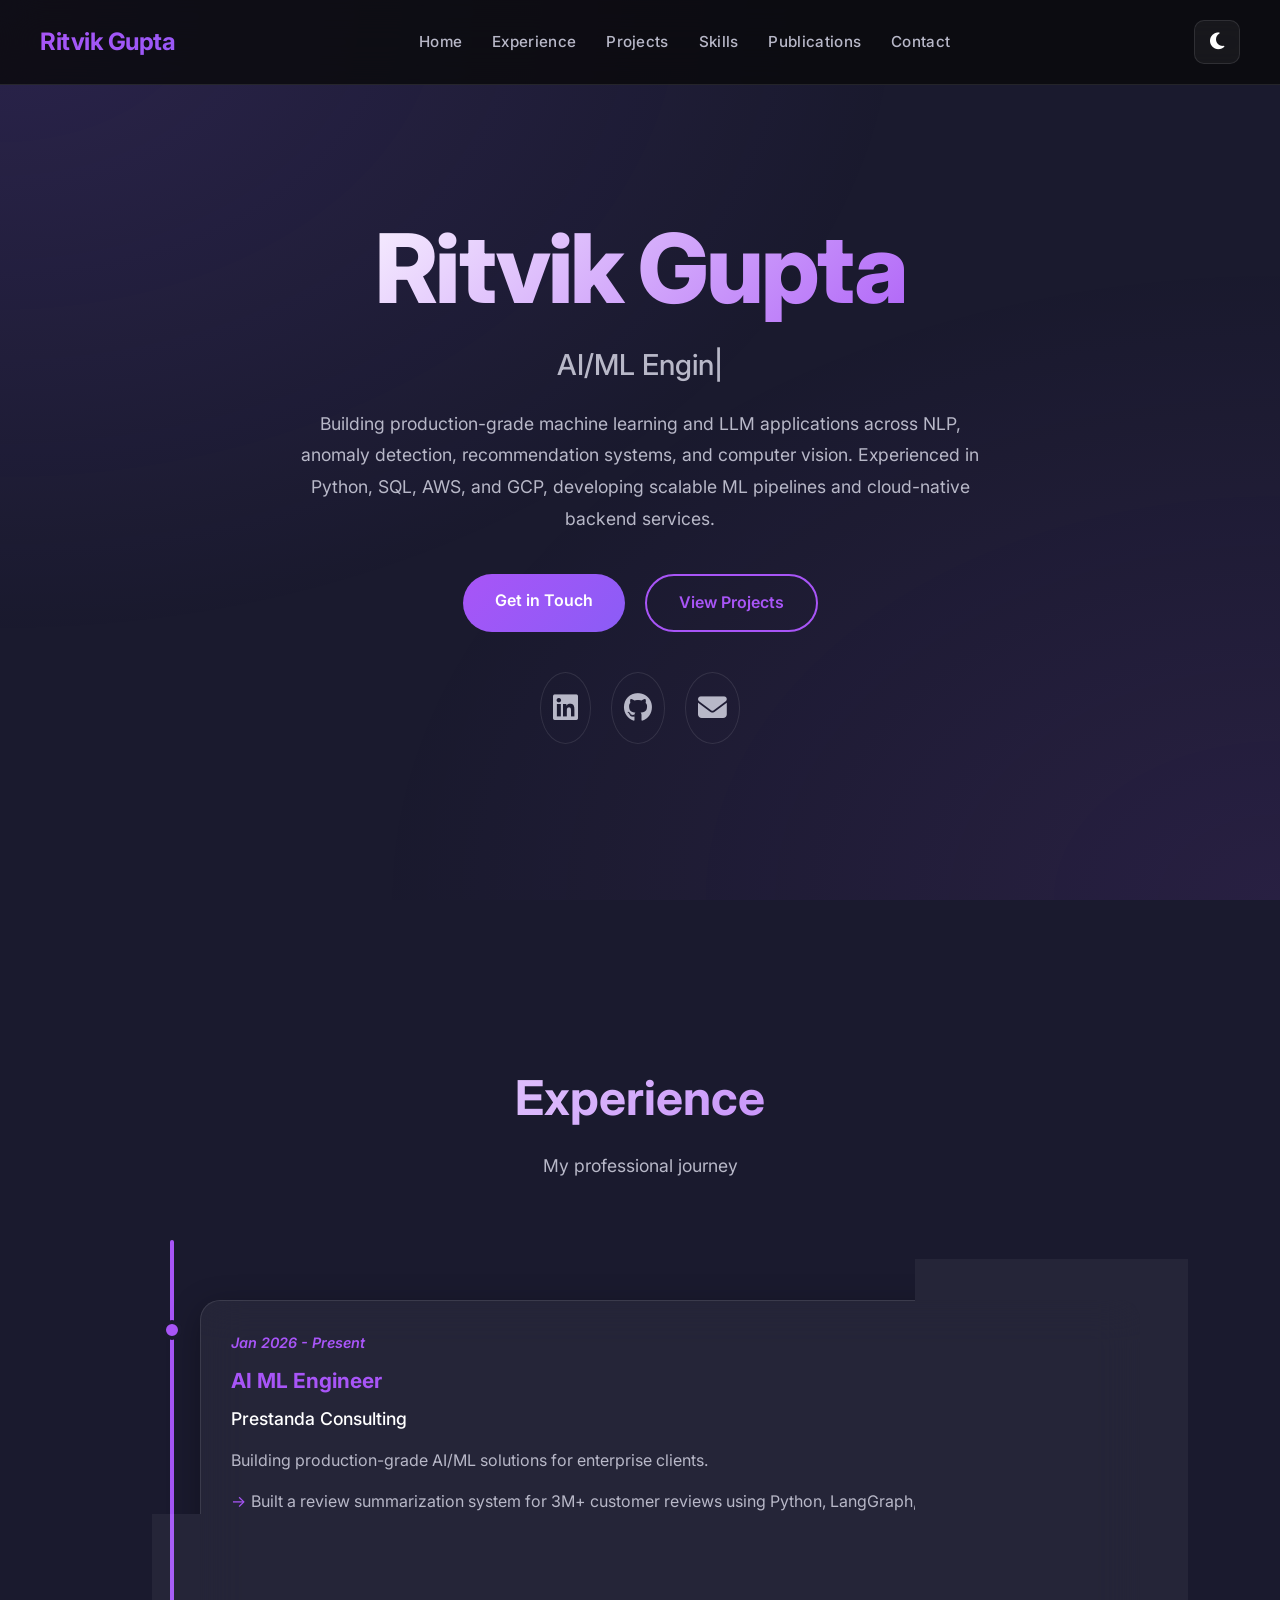
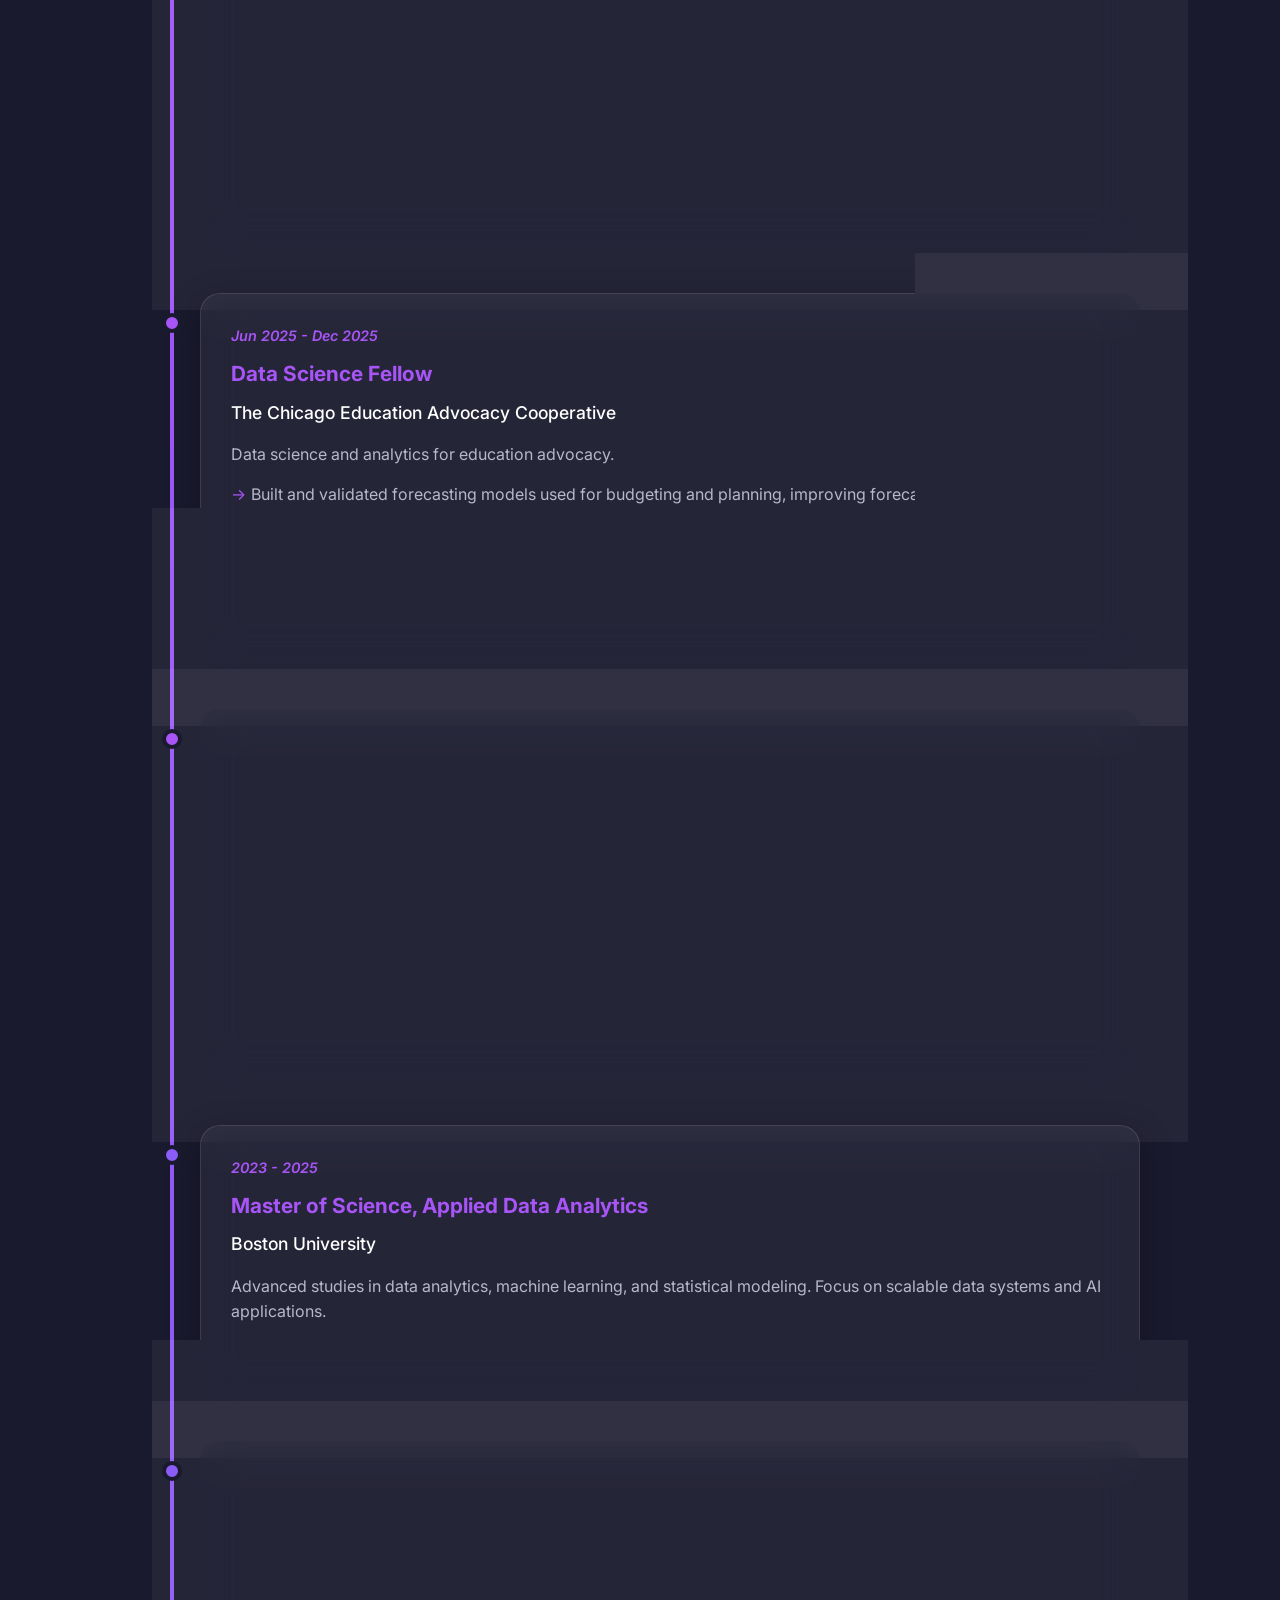
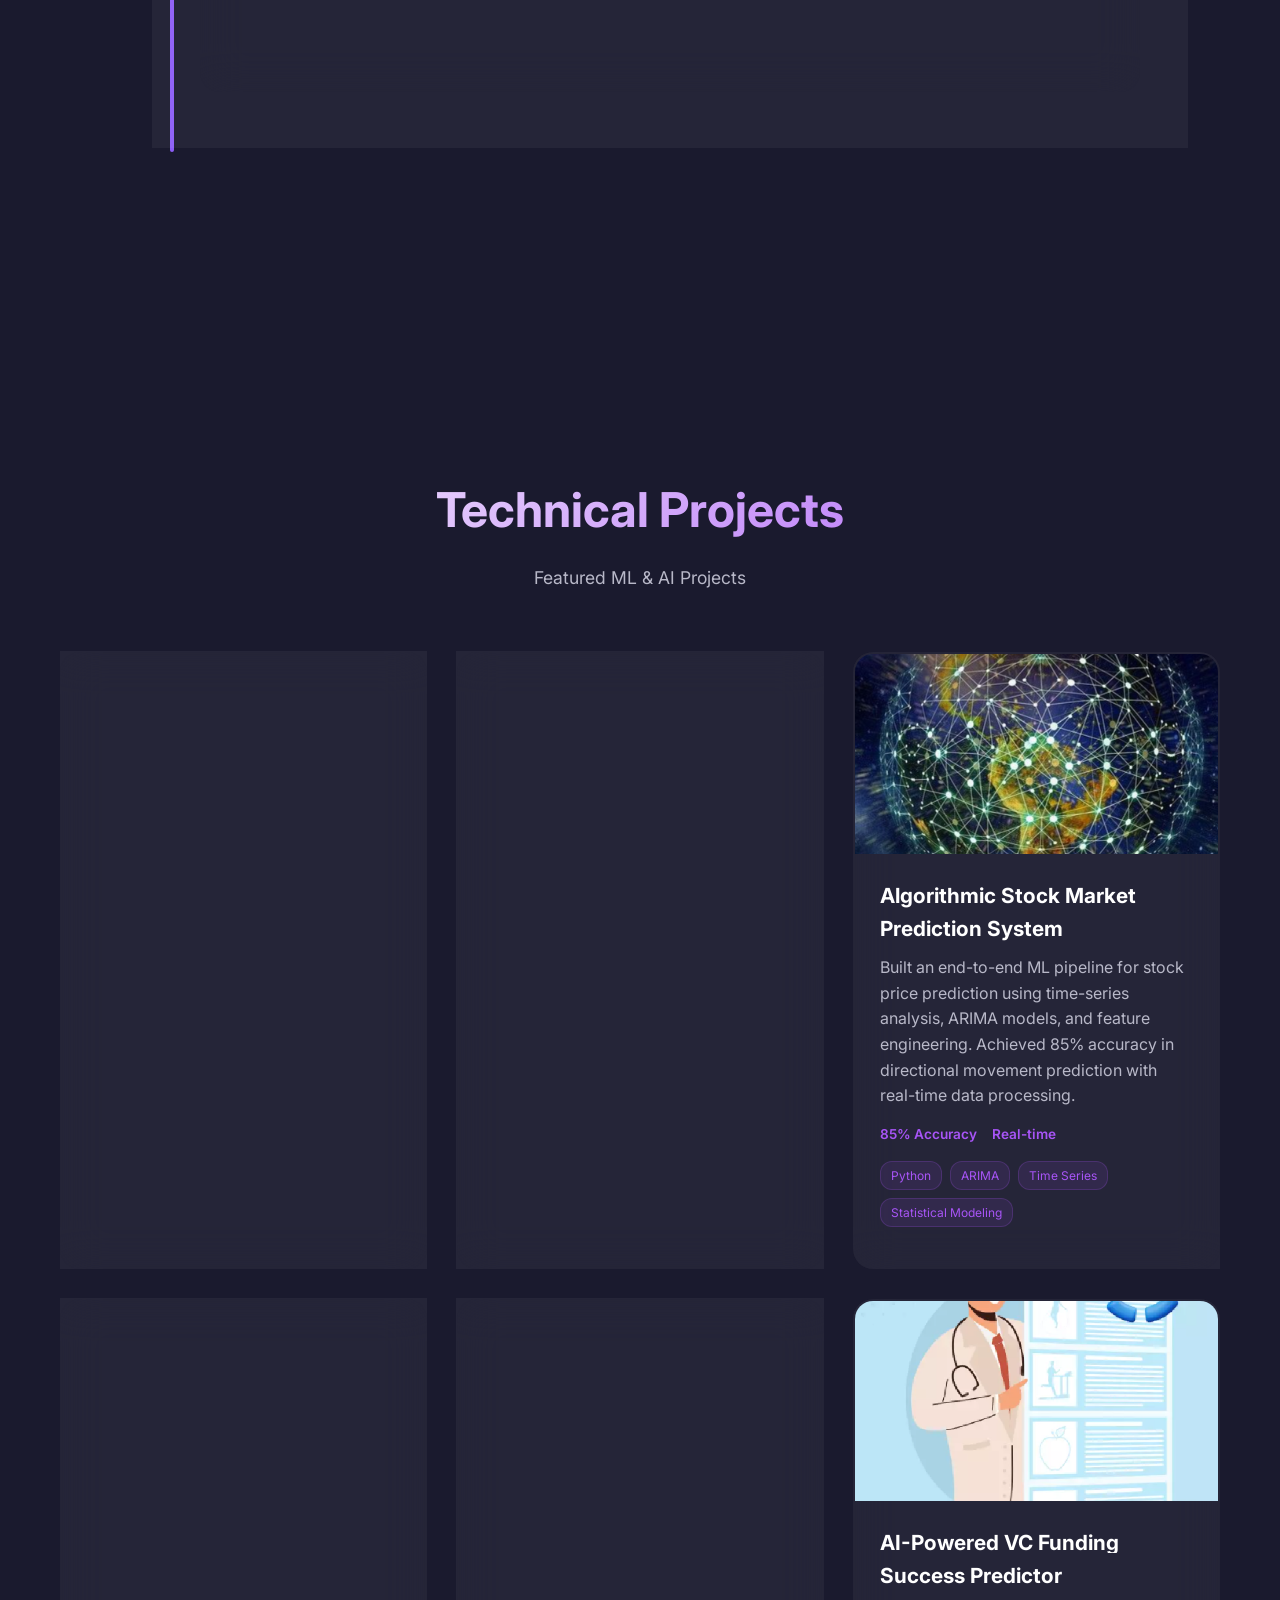
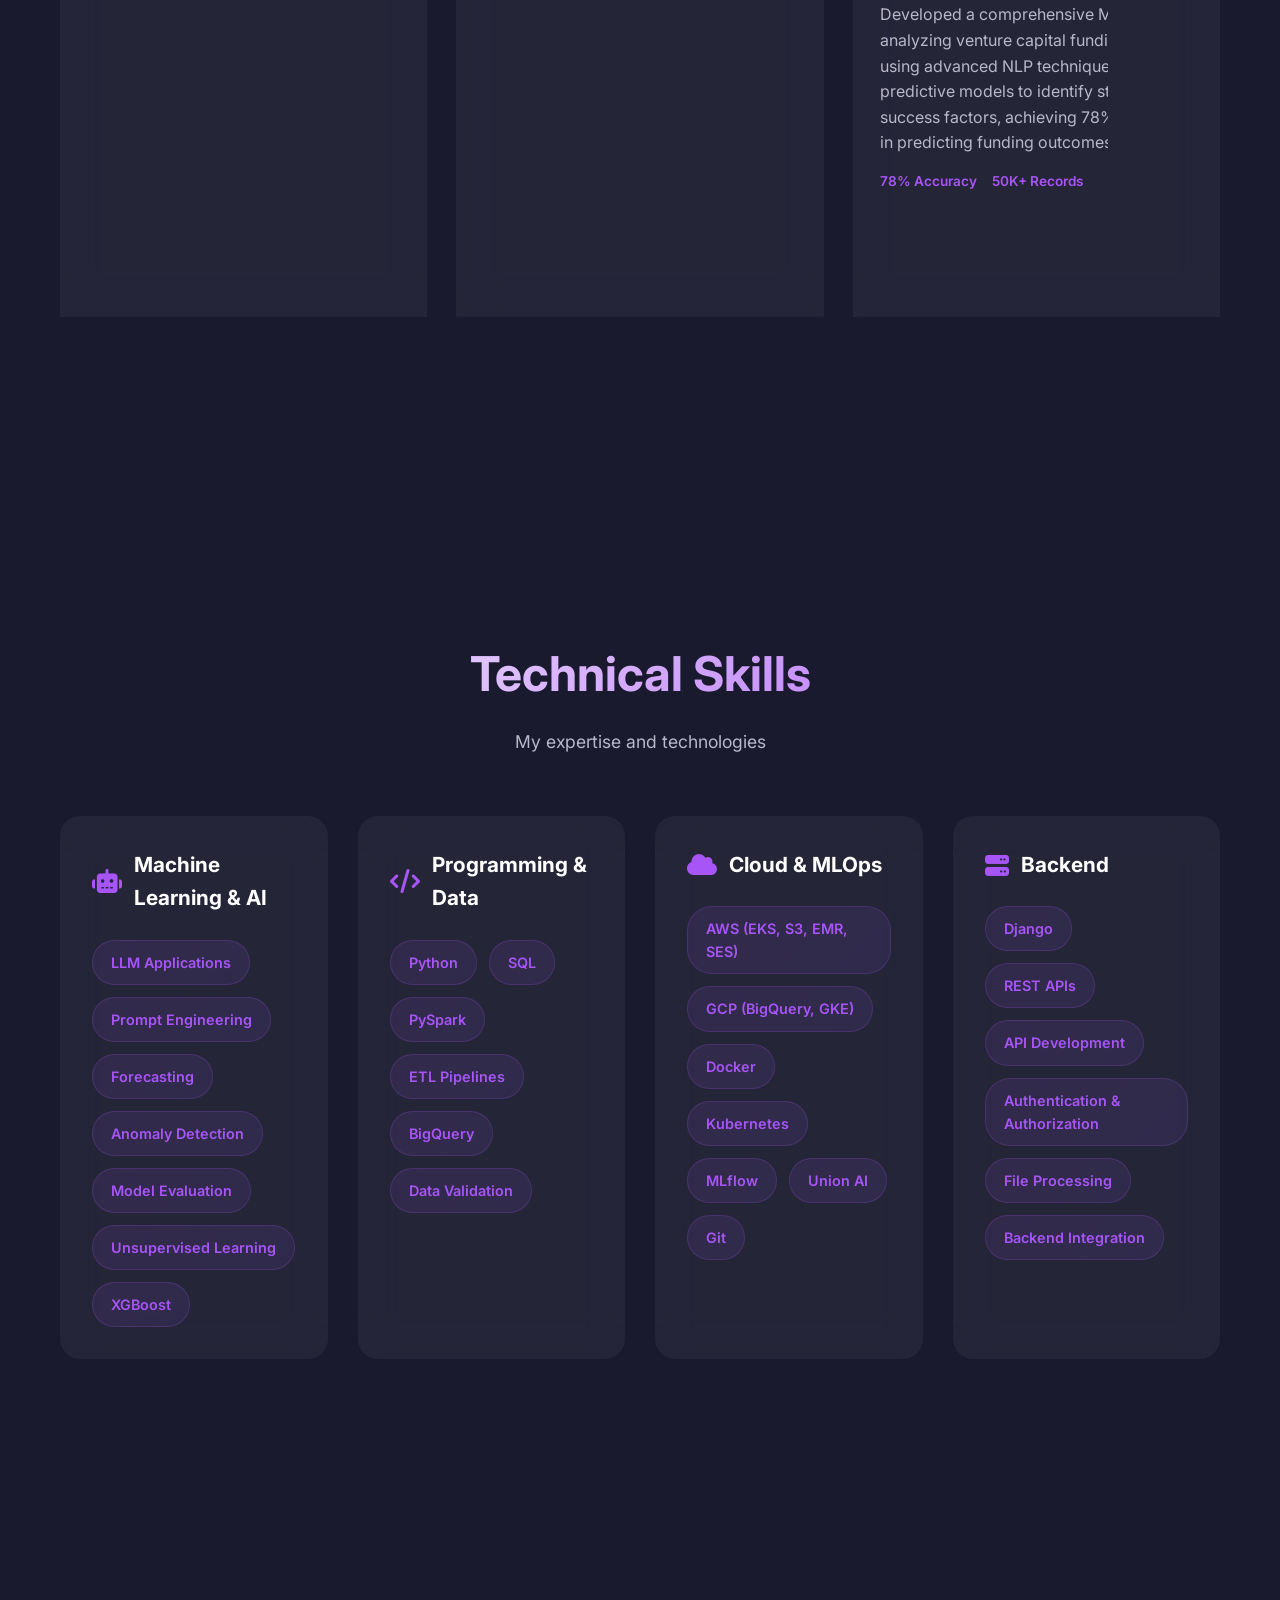
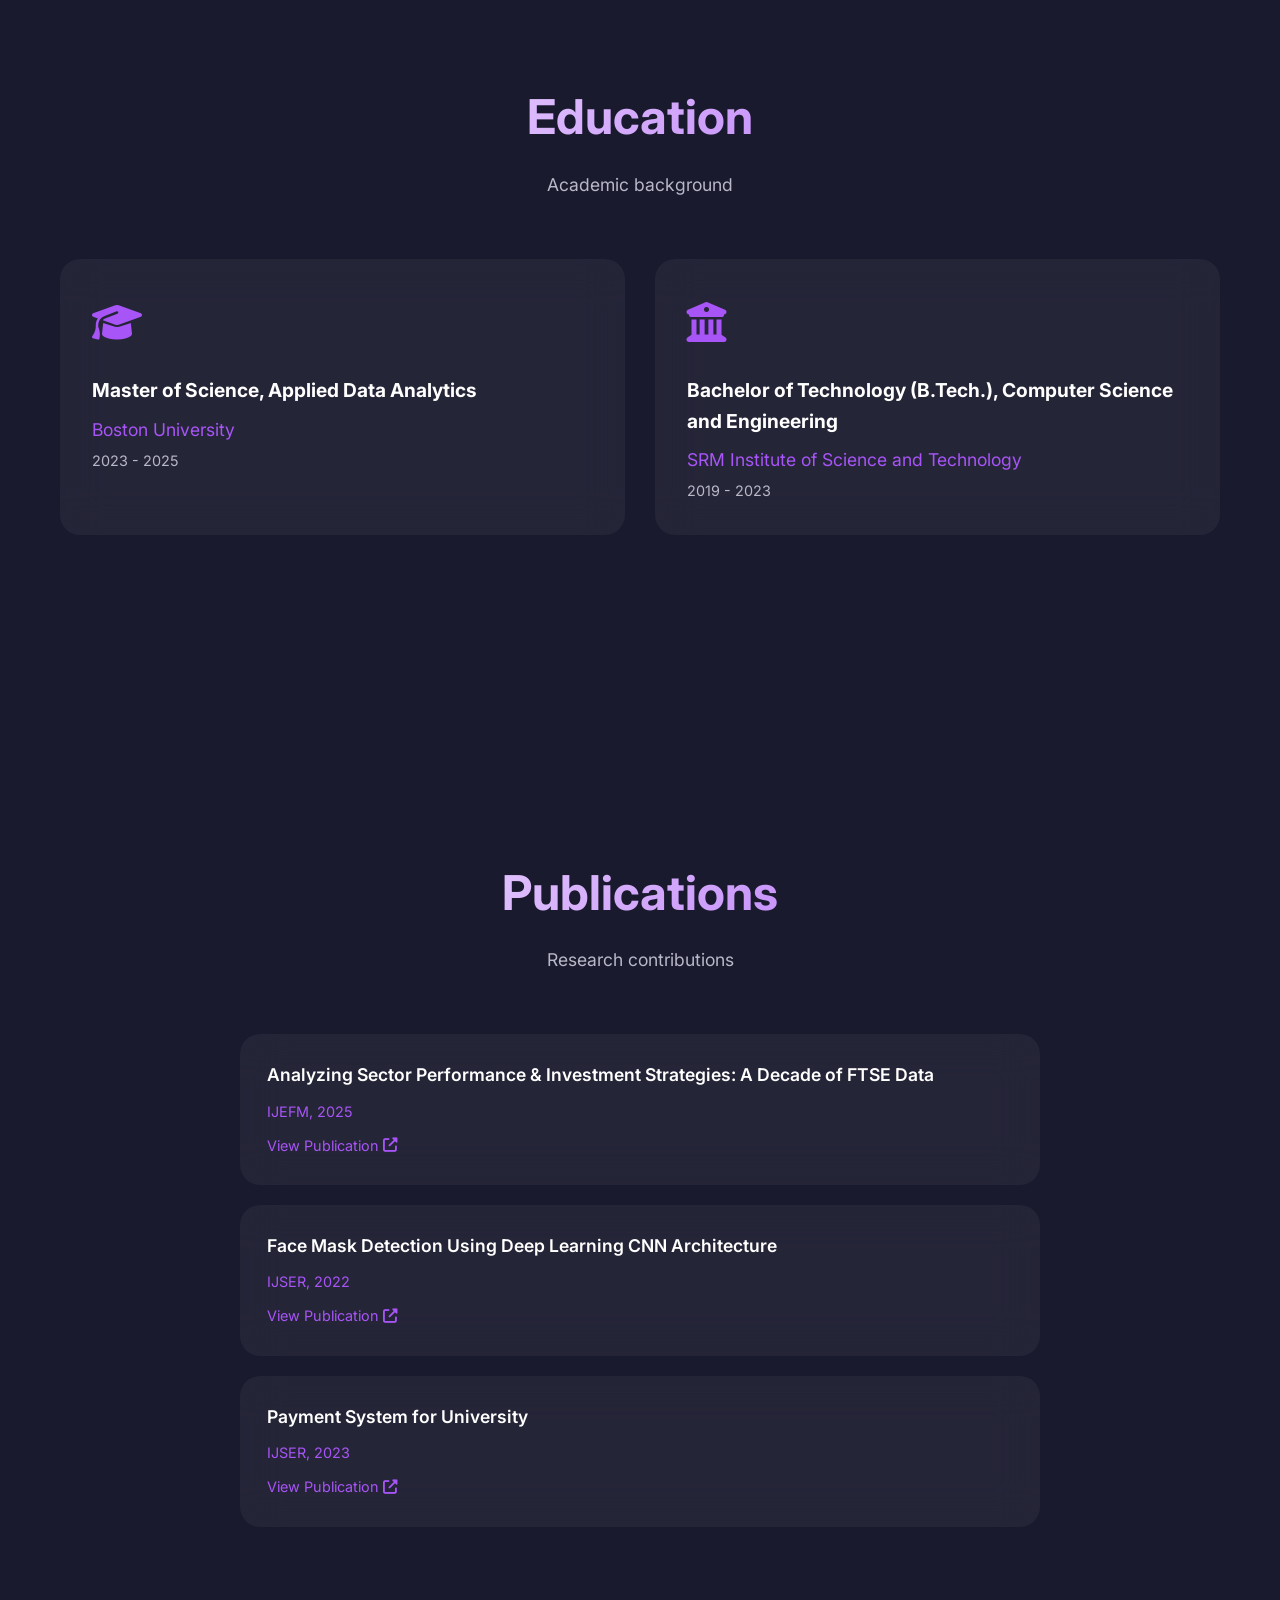
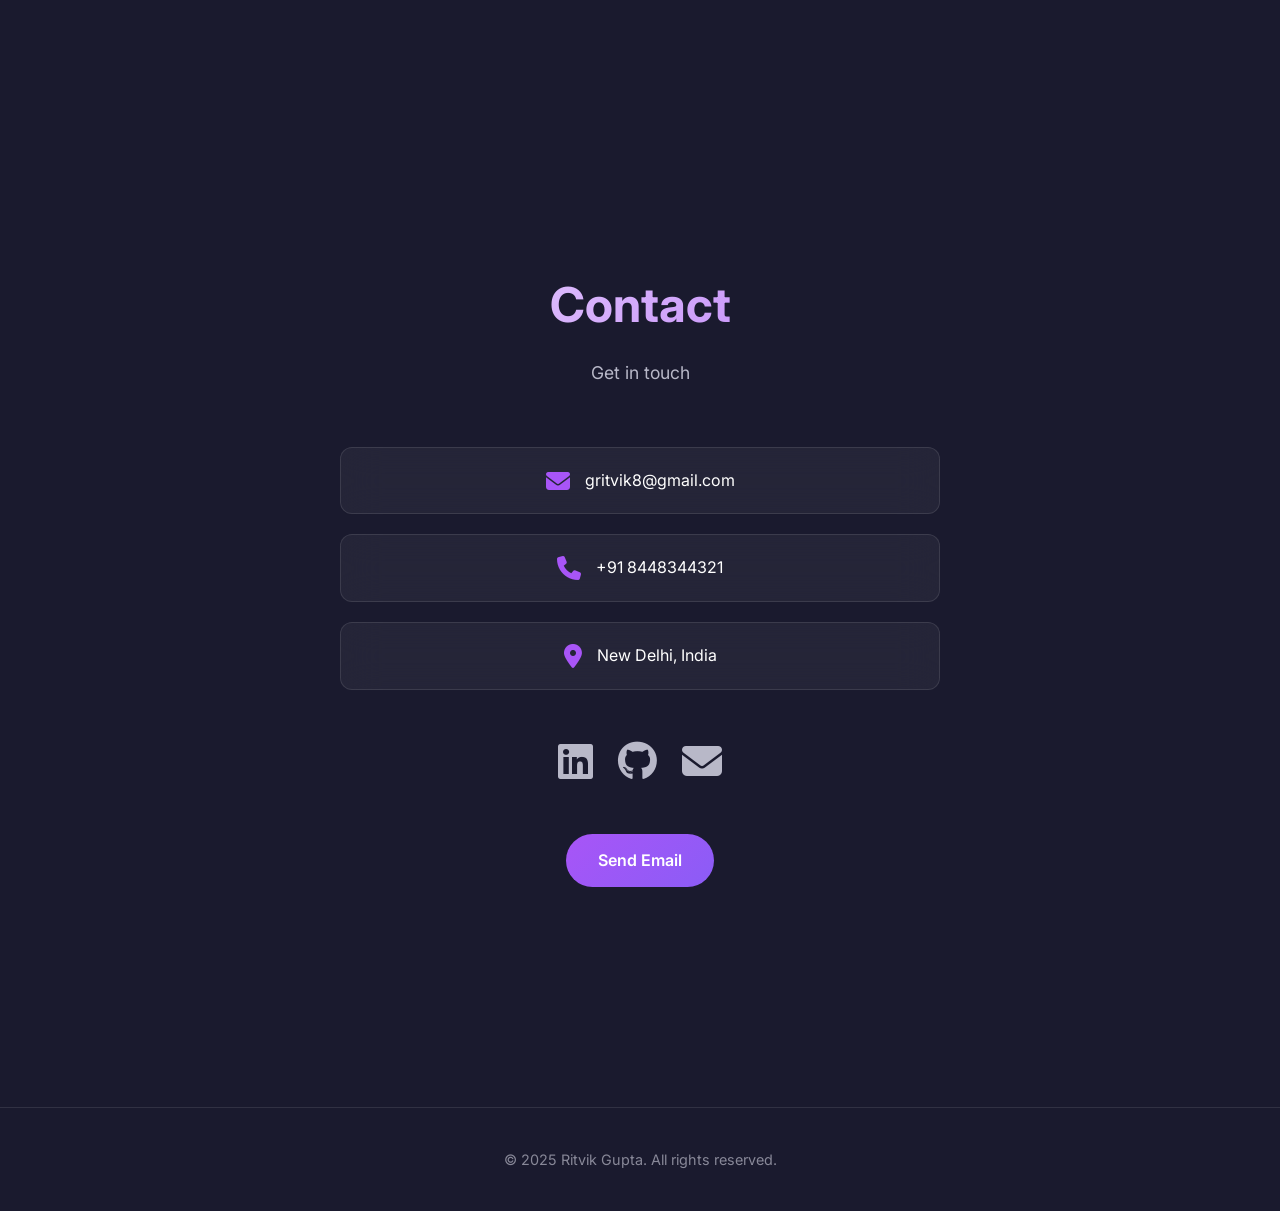
==== commit c8189374: "ok" ====
--- a/index.html
+++ b/index.html
@@ -56,6 +56,24 @@
             scroll-behavior: smooth;
         }
 
+        /* Custom Scrollbar */
+        ::-webkit-scrollbar {
+            width: 10px;
+        }
+
+        ::-webkit-scrollbar-track {
+            background: var(--bg-primary);
+        }
+
+        ::-webkit-scrollbar-thumb {
+            background: linear-gradient(135deg, var(--primary-purple), var(--primary-violet));
+            border-radius: 5px;
+        }
+
+        ::-webkit-scrollbar-thumb:hover {
+            background: linear-gradient(135deg, var(--primary-violet), var(--primary-purple));
+        }
+
         body {
             font-family: 'Inter', sans-serif;
             background: var(--bg-primary);
@@ -323,6 +341,16 @@
             position: relative;
         }
 
+        .nav-links a:focus {
+            outline: 2px solid var(--primary-purple);
+            outline-offset: 4px;
+            border-radius: 4px;
+        }
+
+        .nav-links a:hover {
+            color: var(--text-primary);
+        }
+
         .nav-links a::after {
             content: '';
             position: absolute;
@@ -397,12 +425,14 @@
         }
 
         #particle-canvas {
-            position: absolute;
+            position: fixed;
             top: 0;
             left: 0;
             width: 100%;
             height: 100%;
-            z-index: 0;
+            overflow: hidden;
+            z-index: -1;
+            pointer-events: none;
         }
 
         .hero-content {
@@ -500,6 +530,11 @@
             display: inline-block;
             position: relative;
             overflow: hidden;
+        }
+
+        .btn:focus {
+            outline: 2px solid var(--primary-purple);
+            outline-offset: 3px;
         }
 
         .btn::before {
@@ -1266,6 +1301,12 @@
             transition: all 0.3s ease;
         }
 
+        .contact-socials a:focus {
+            outline: 2px solid var(--primary-purple);
+            outline-offset: 4px;
+            border-radius: 50%;
+        }
+
         .contact-socials a:hover {
             color: var(--primary-purple);
             transform: translateY(-5px) scale(1.2);
@@ -1273,10 +1314,6 @@
 
         .contact-socials a i {
             transition: all 0.3s ease;
-        }
-
-        .contact-socials a:hover i {
-            transform: rotate(360deg);
         }
 
         .social-links {
@@ -1292,6 +1329,12 @@
             transition: all 0.3s ease;
         }
 
+        .social-links a:focus {
+            outline: 2px solid var(--primary-purple);
+            outline-offset: 4px;
+            border-radius: 50%;
+        }
+
         .social-links a:hover {
             color: var(--primary-purple);
             transform: translateY(-5px) scale(1.2);
@@ -1299,10 +1342,6 @@
 
         .social-links a i {
             transition: all 0.3s ease;
-        }
-
-        .social-links a:hover i {
-            transform: rotate(360deg);
         }
 
         /* Footer */
@@ -1589,9 +1628,11 @@
         <a href="#contact">Contact</a>
     </div>
 
+    <!-- Particle Background Canvas -->
+    <canvas id="particle-canvas"></canvas>
+
     <!-- Hero Section -->
     <section id="hero">
-        <canvas id="particle-canvas"></canvas>
         <div class="hero-content">
             <h1 class="hero-title">Ritvik Gupta</h1>
             <p class="hero-subtitle"><span id="typing-text"></span><span class="cursor">|</span></p>
@@ -2237,9 +2278,12 @@
         const canvas = document.getElementById('particle-canvas');
         const ctx = canvas.getContext('2d');
         let particles = [];
+        let interactionParticle = null;
         const particleCount = 80;
         const connectionDistance = 150;
         const mouseDistance = 200;
+        let mouseIsDown = false;
+        let spawnInterval = null;
 
         function resizeCanvas() {
             canvas.width = window.innerWidth;
@@ -2280,9 +2324,15 @@
 
         function initParticles() {
             particles = [];
-            for (let i = 0; i < particleCount; i++) {
-                particles.push(new Particle());
-            }
+            let counter = 0;
+            const interval = setInterval(() => {
+                if (counter < particleCount) {
+                    particles.push(new Particle());
+                    counter++;
+                } else {
+                    clearInterval(interval);
+                }
+            }, 250);
         }
 
         function drawConnections() {
@@ -2293,10 +2343,10 @@
                     const distance = Math.sqrt(dx * dx + dy * dy);
 
                     if (distance < connectionDistance) {
-                        const opacity = 1 - distance / connectionDistance;
+                        const opacity = (1 - distance / connectionDistance) * particles[i].opacity * particles[j].opacity;
                         ctx.beginPath();
                         ctx.strokeStyle = `rgba(168, 85, 247, ${opacity * 0.3})`;
-                        ctx.lineWidth = 1;
+                        ctx.lineWidth = 0.7;
                         ctx.moveTo(particles[i].x, particles[i].y);
                         ctx.lineTo(particles[j].x, particles[j].y);
                         ctx.stroke();
@@ -2317,28 +2367,106 @@
             requestAnimationFrame(animate);
         }
 
-        // Add particle on click
-        canvas.addEventListener('click', (e) => {
+        function getCanvasPos(clientX, clientY) {
             const rect = canvas.getBoundingClientRect();
-            const x = e.clientX - rect.left;
-            const y = e.clientY - rect.top;
-            particles.push(new Particle(x, y, true));
-            
-            // Limit total particles
-            if (particles.length > 150) {
-                particles.shift();
-            }
+            return {
+                x: clientX - rect.left,
+                y: clientY - rect.top
+            };
+        }
+
+        // Mouse move - create interaction particle
+        window.addEventListener('mousemove', (e) => {
+            if (!interactionParticle) {
+                interactionParticle = new Particle();
+                interactionParticle.vx = 0;
+                interactionParticle.vy = 0;
+                particles.push(interactionParticle);
+            }
+            const { x, y } = getCanvasPos(e.clientX, e.clientY);
+            interactionParticle.x = x;
+            interactionParticle.y = y;
         });
 
-        // Mouse interaction
-        let mouseX = 0;
-        let mouseY = 0;
-
-        canvas.addEventListener('mousemove', (e) => {
-            const rect = canvas.getBoundingClientRect();
-            mouseX = e.clientX - rect.left;
-            mouseY = e.clientY - rect.top;
+        // Mouse down - spawn particles continuously
+        window.addEventListener('mousedown', () => {
+            mouseIsDown = true;
+            let counter = 0;
+            let quantity = 3;
+
+            spawnInterval = setInterval(() => {
+                if (mouseIsDown && interactionParticle) {
+                    if (counter === 1) quantity = 1;
+                    for (let i = 0; i < quantity; i++) {
+                        particles.push(new Particle(interactionParticle.x, interactionParticle.y, true));
+                    }
+                    // Limit total particles
+                    if (particles.length > 150) {
+                        particles.shift();
+                    }
+                } else {
+                    clearInterval(spawnInterval);
+                }
+                counter++;
+            }, 50);
         });
+
+        // Mouse up - stop spawning
+        window.addEventListener('mouseup', () => {
+            mouseIsDown = false;
+        });
+
+        // Mouse out - remove interaction particle
+        window.addEventListener('mouseout', () => {
+            if (interactionParticle) {
+                const index = particles.indexOf(interactionParticle);
+                if (index > -1) {
+                    particles.splice(index, 1);
+                }
+                interactionParticle = null;
+            }
+        });
+
+        // Touch support
+        window.addEventListener('touchmove', (e) => {
+            e.preventDefault();
+            if (!interactionParticle) {
+                interactionParticle = new Particle();
+                interactionParticle.vx = 0;
+                interactionParticle.vy = 0;
+                particles.push(interactionParticle);
+            }
+            if (e.changedTouches[0]) {
+                const { x, y } = getCanvasPos(e.changedTouches[0].clientX, e.changedTouches[0].clientY);
+                interactionParticle.x = x;
+                interactionParticle.y = y;
+            }
+        }, { passive: false });
+
+        window.addEventListener('touchstart', (e) => {
+            e.preventDefault();
+            setTimeout(() => {
+                if (e.changedTouches[0]) {
+                    const { x, y } = getCanvasPos(e.changedTouches[0].clientX, e.changedTouches[0].clientY);
+                    for (let i = 0; i < 3; i++) {
+                        particles.push(new Particle(x, y, true));
+                    }
+                    if (particles.length > 150) {
+                        particles.shift();
+                    }
+                }
+            }, 200);
+        }, { passive: false });
+
+        window.addEventListener('touchend', () => {
+            if (interactionParticle) {
+                const index = particles.indexOf(interactionParticle);
+                if (index > -1) {
+                    particles.splice(index, 1);
+                }
+                interactionParticle = null;
+            }
+        }, { passive: false });
 
         // Initialize
         resizeCanvas();
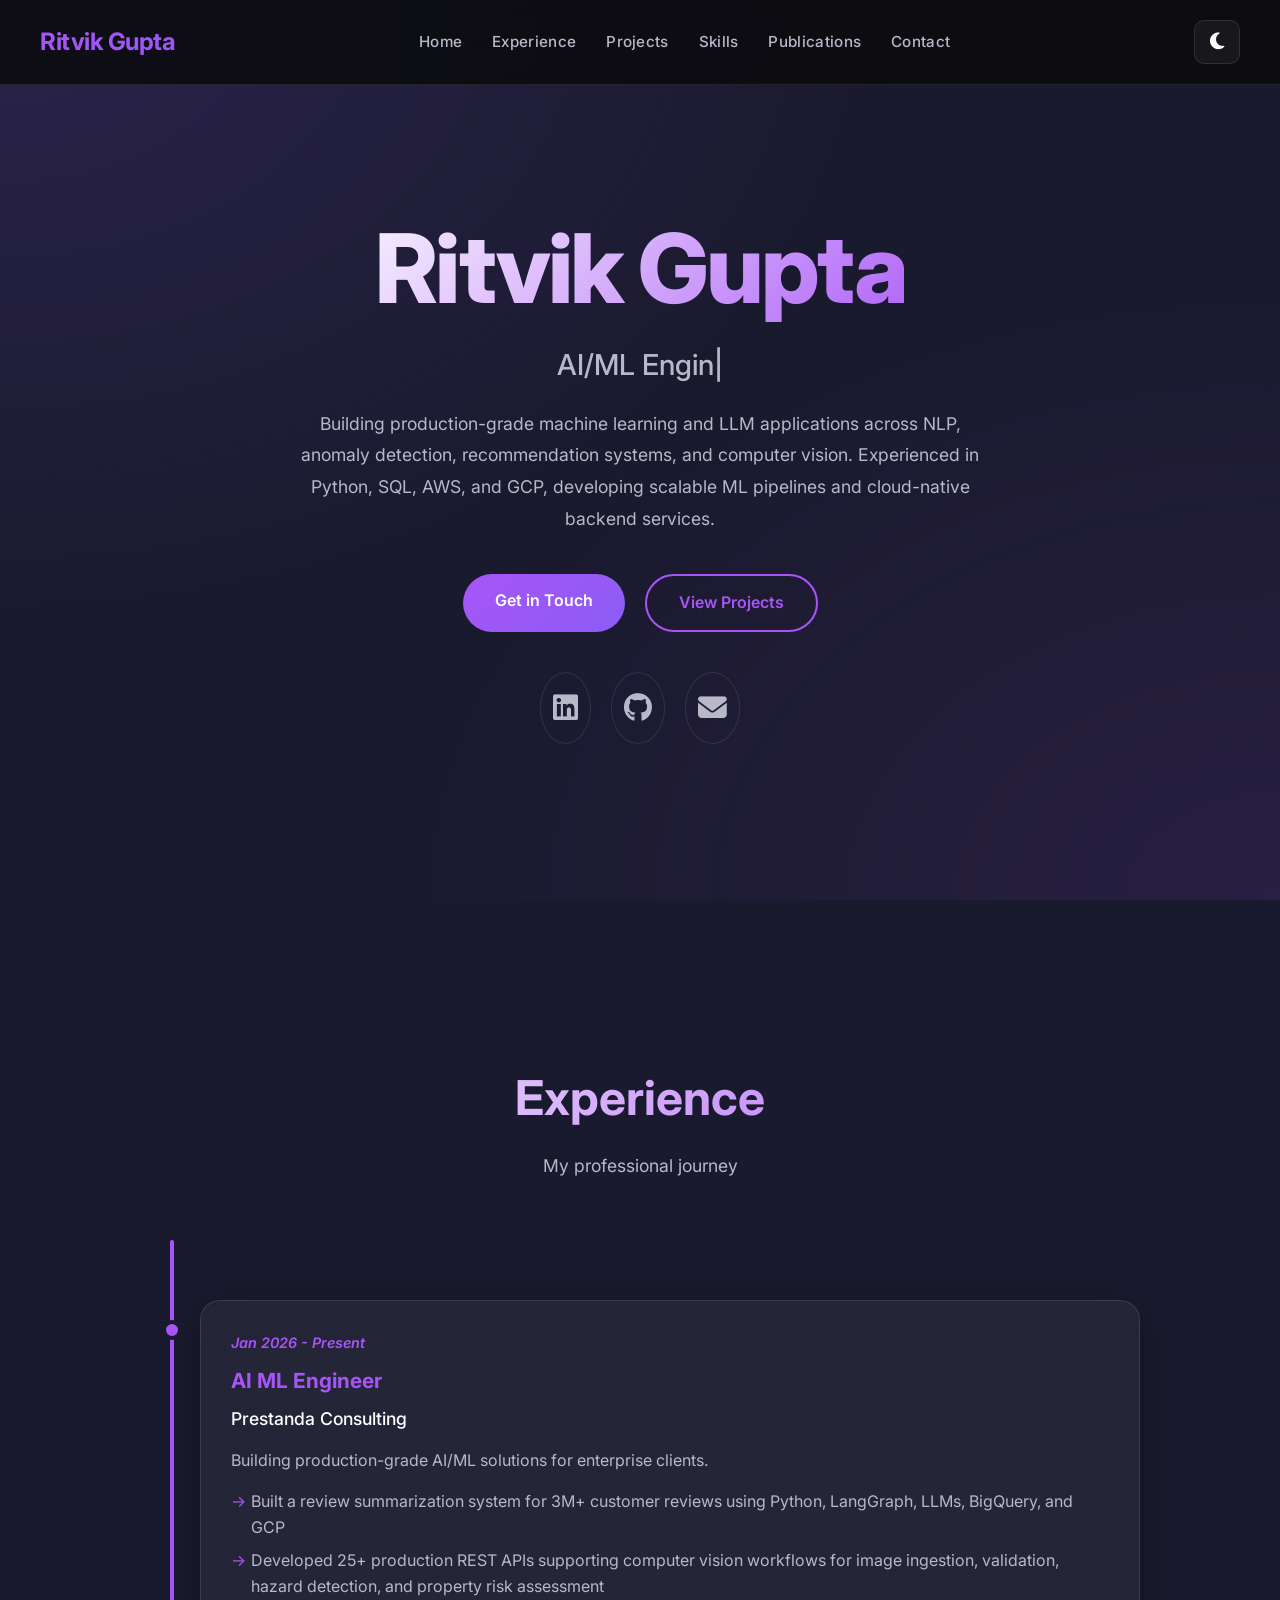
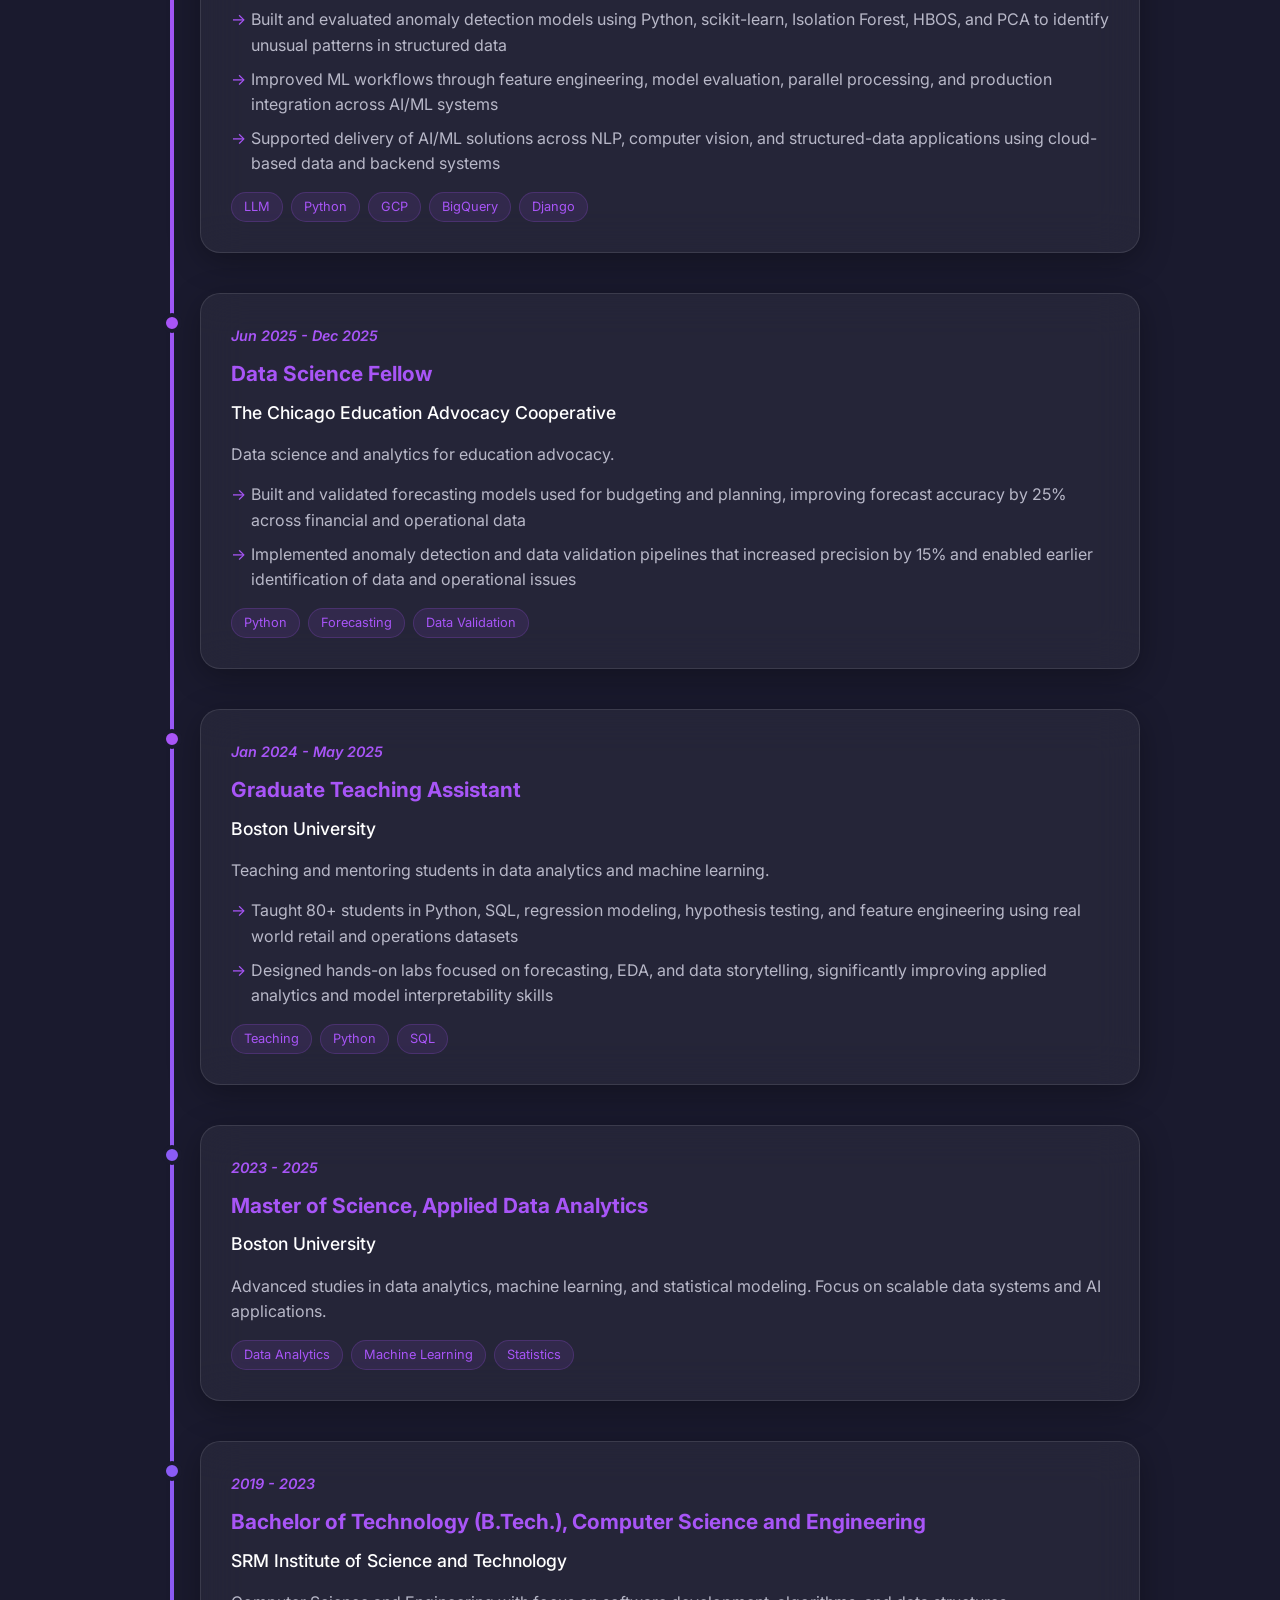
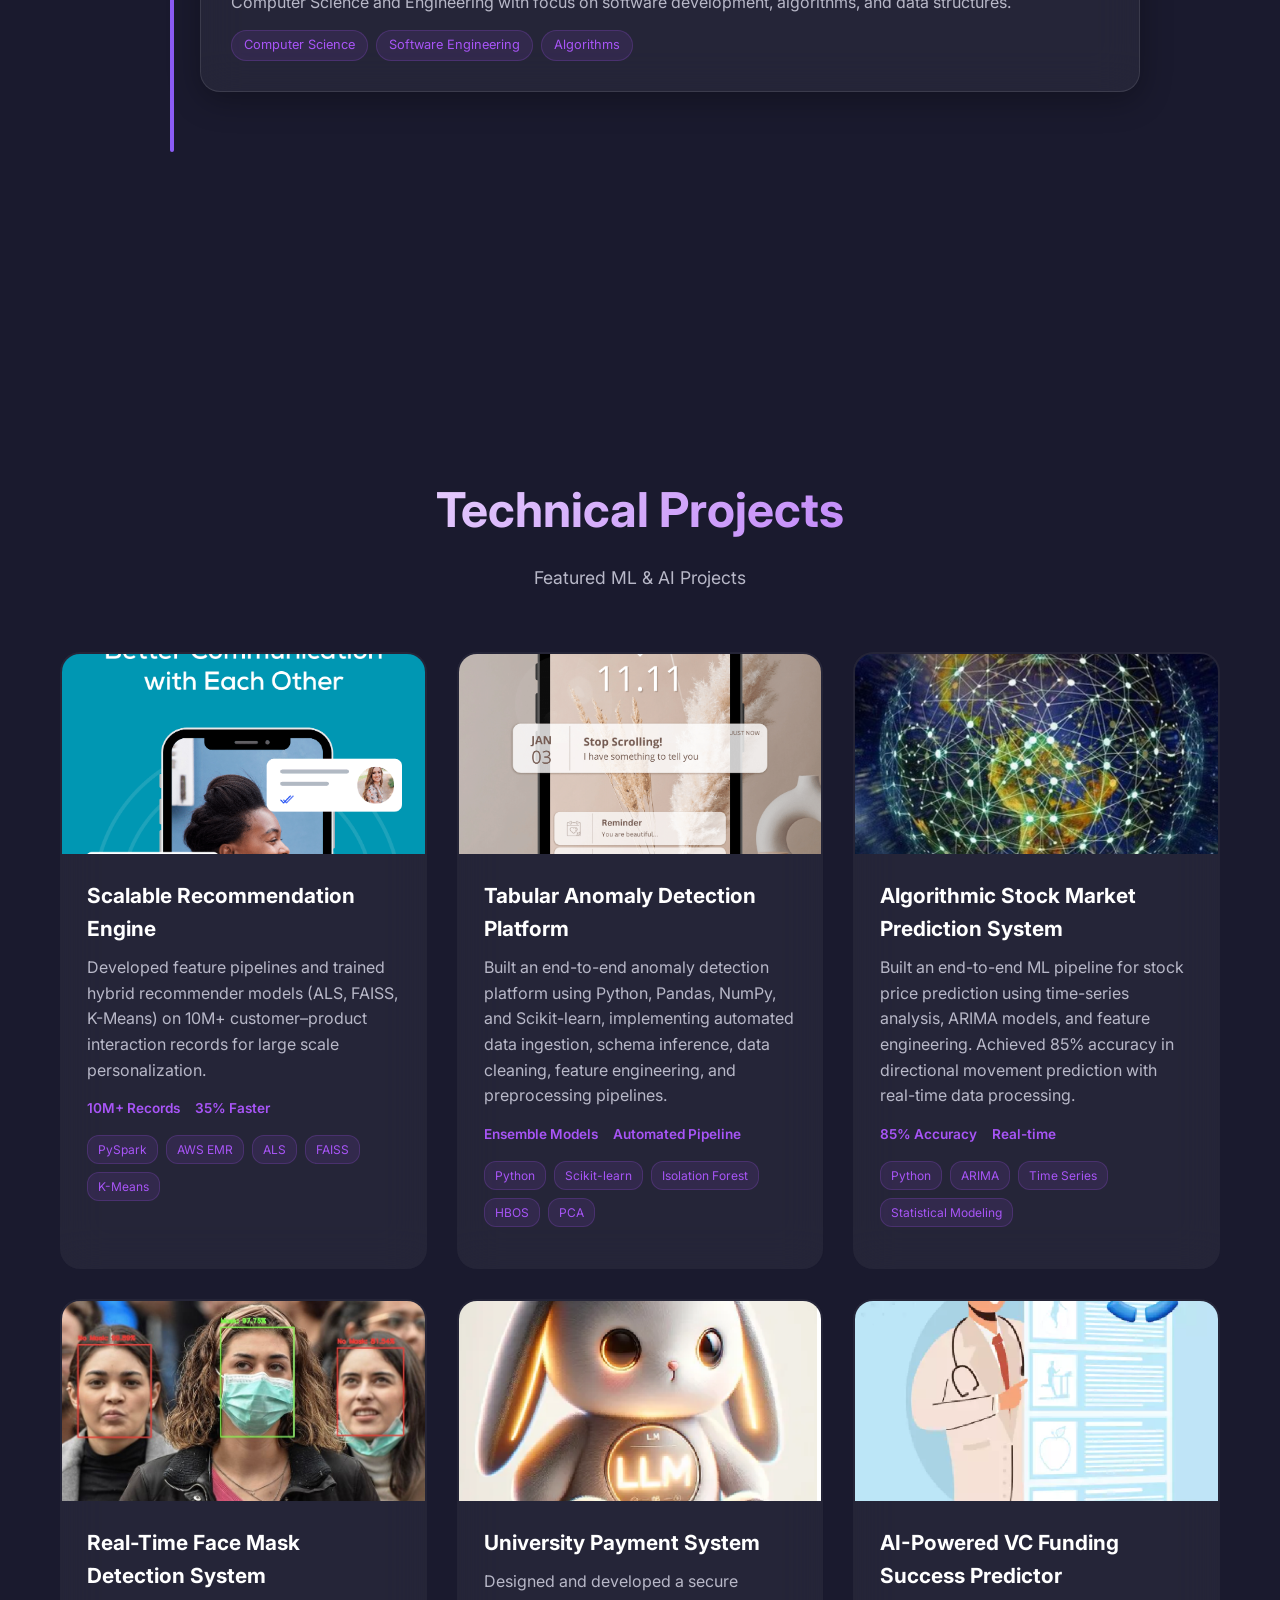
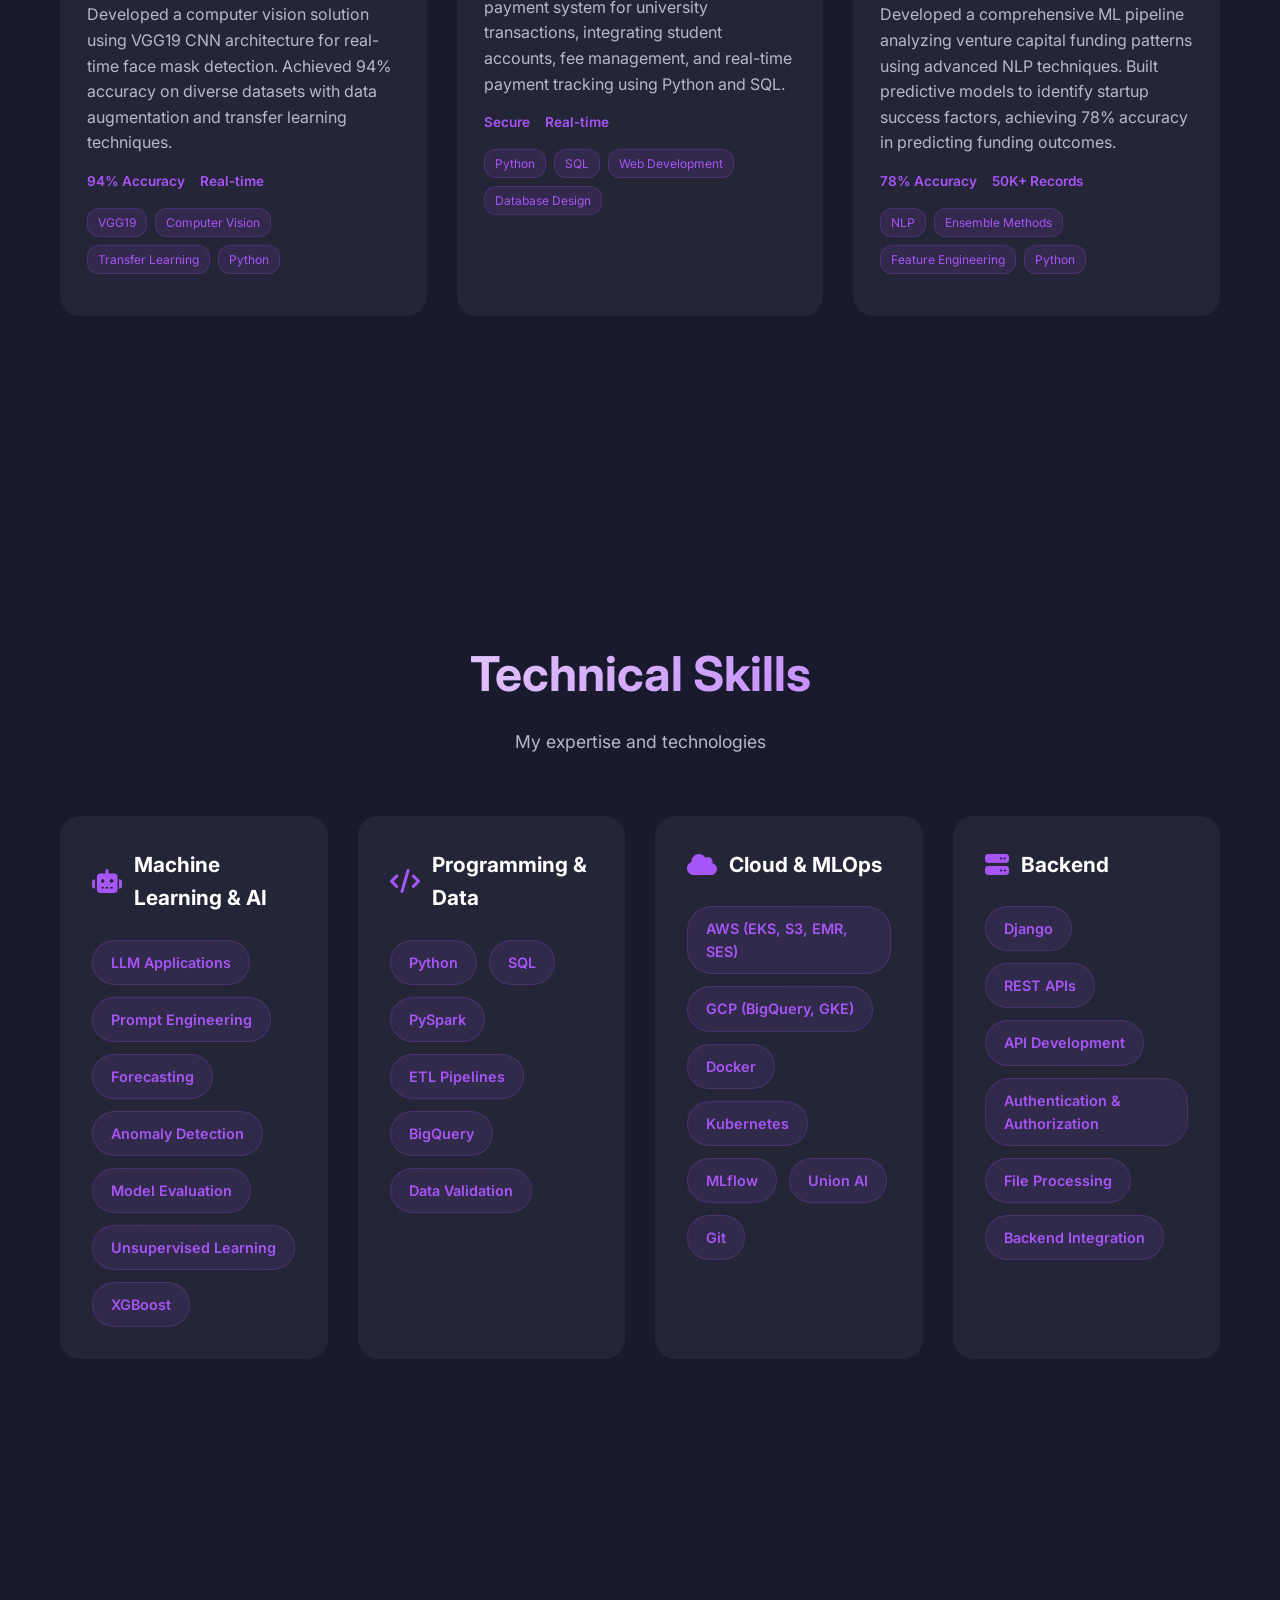
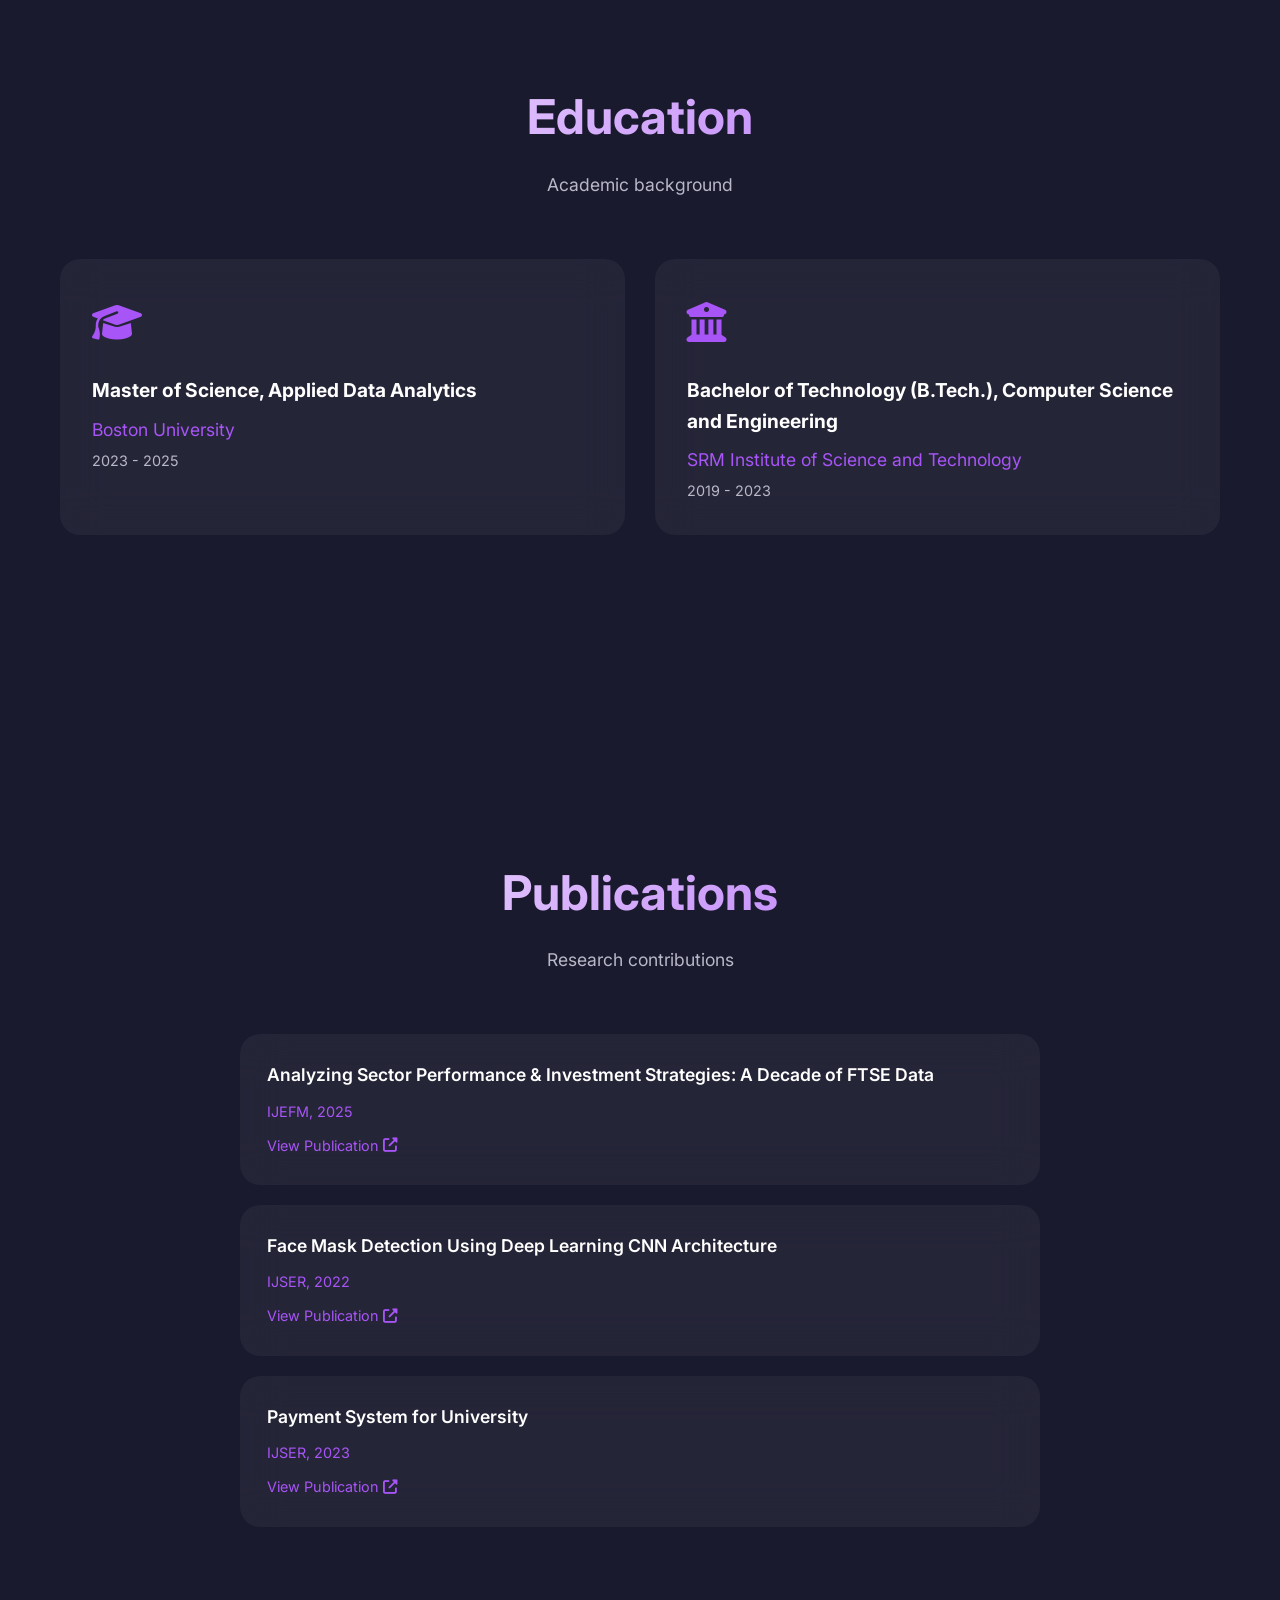
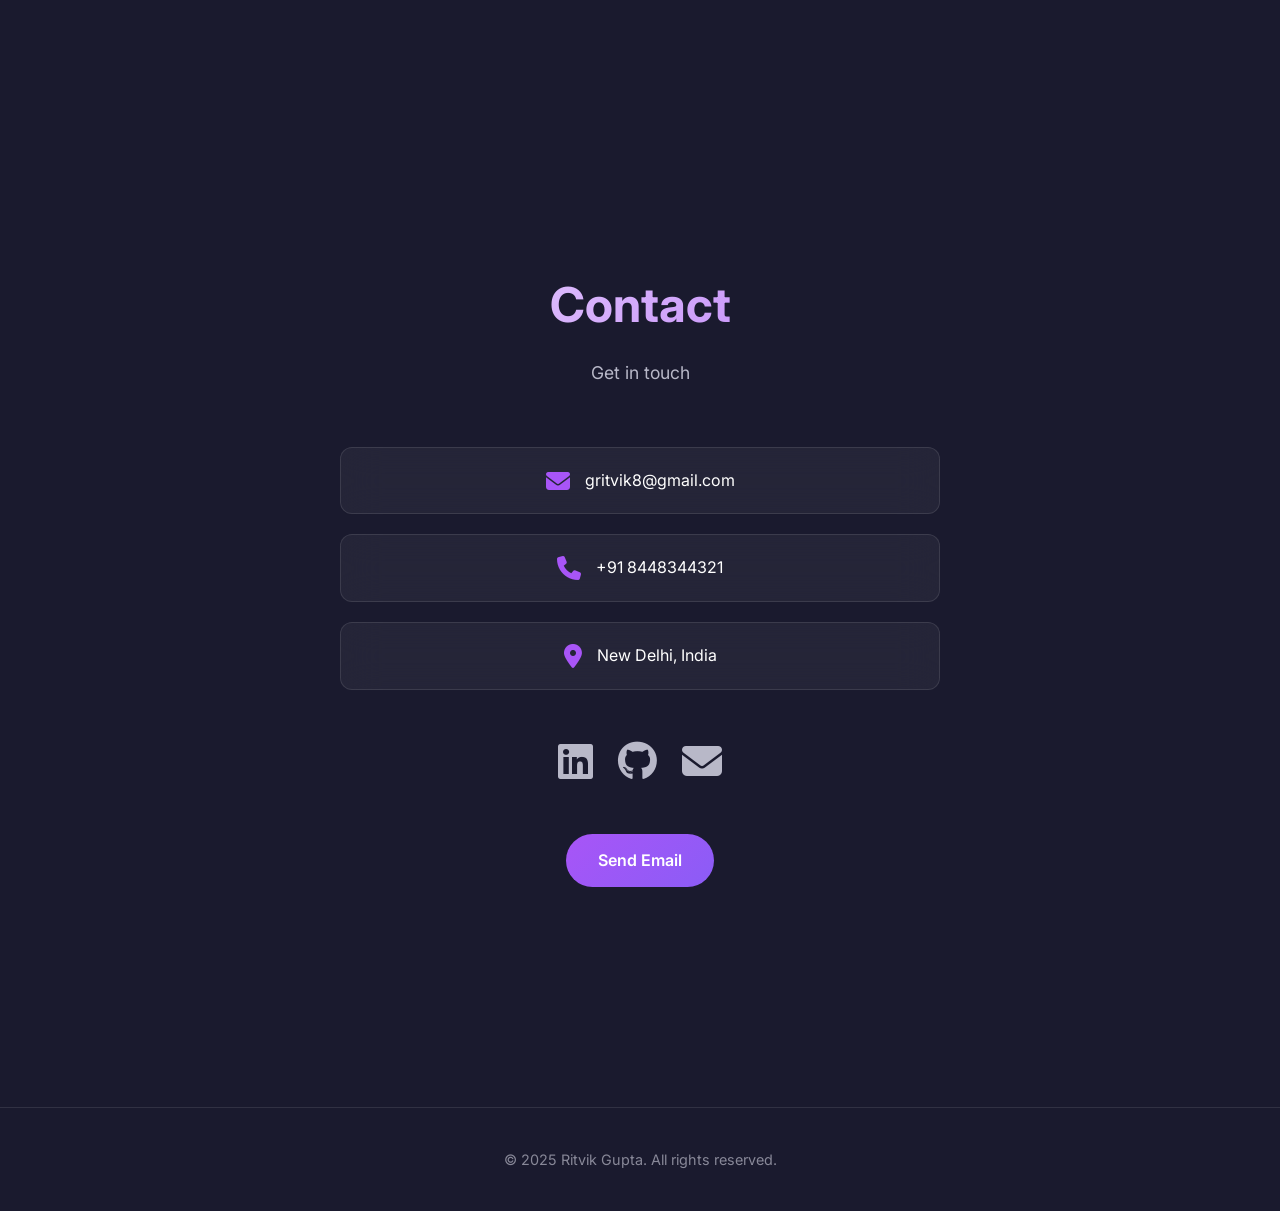
==== commit 5b5684e7: "ok" ====
--- a/index.html
+++ b/index.html
@@ -2429,7 +2429,6 @@
 
         // Touch support
         window.addEventListener('touchmove', (e) => {
-            e.preventDefault();
             if (!interactionParticle) {
                 interactionParticle = new Particle();
                 interactionParticle.vx = 0;
@@ -2441,10 +2440,9 @@
                 interactionParticle.x = x;
                 interactionParticle.y = y;
             }
-        }, { passive: false });
+        }, { passive: true });
 
         window.addEventListener('touchstart', (e) => {
-            e.preventDefault();
             setTimeout(() => {
                 if (e.changedTouches[0]) {
                     const { x, y } = getCanvasPos(e.changedTouches[0].clientX, e.changedTouches[0].clientY);
@@ -2456,7 +2454,7 @@
                     }
                 }
             }, 200);
-        }, { passive: false });
+        }, { passive: true });
 
         window.addEventListener('touchend', () => {
             if (interactionParticle) {
@@ -2466,7 +2464,7 @@
                 }
                 interactionParticle = null;
             }
-        }, { passive: false });
+        }, { passive: true });
 
         // Initialize
         resizeCanvas();
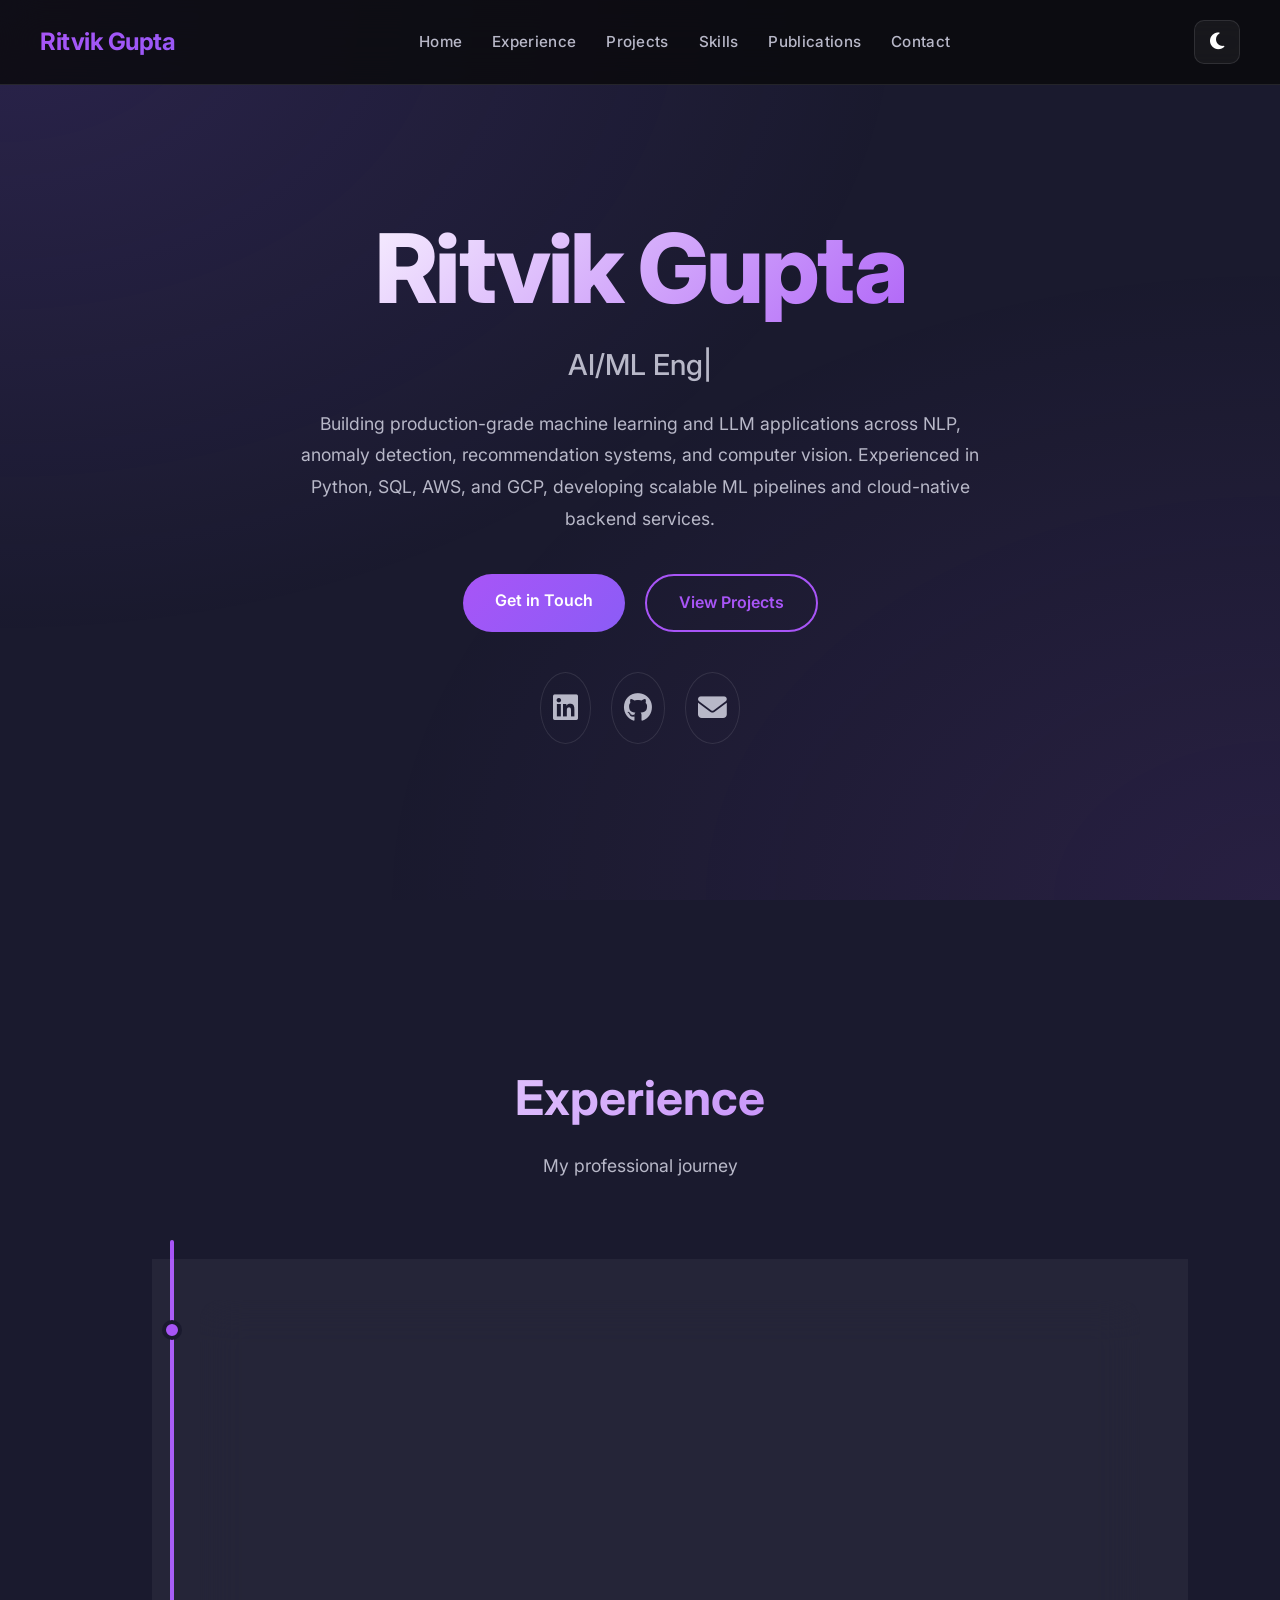
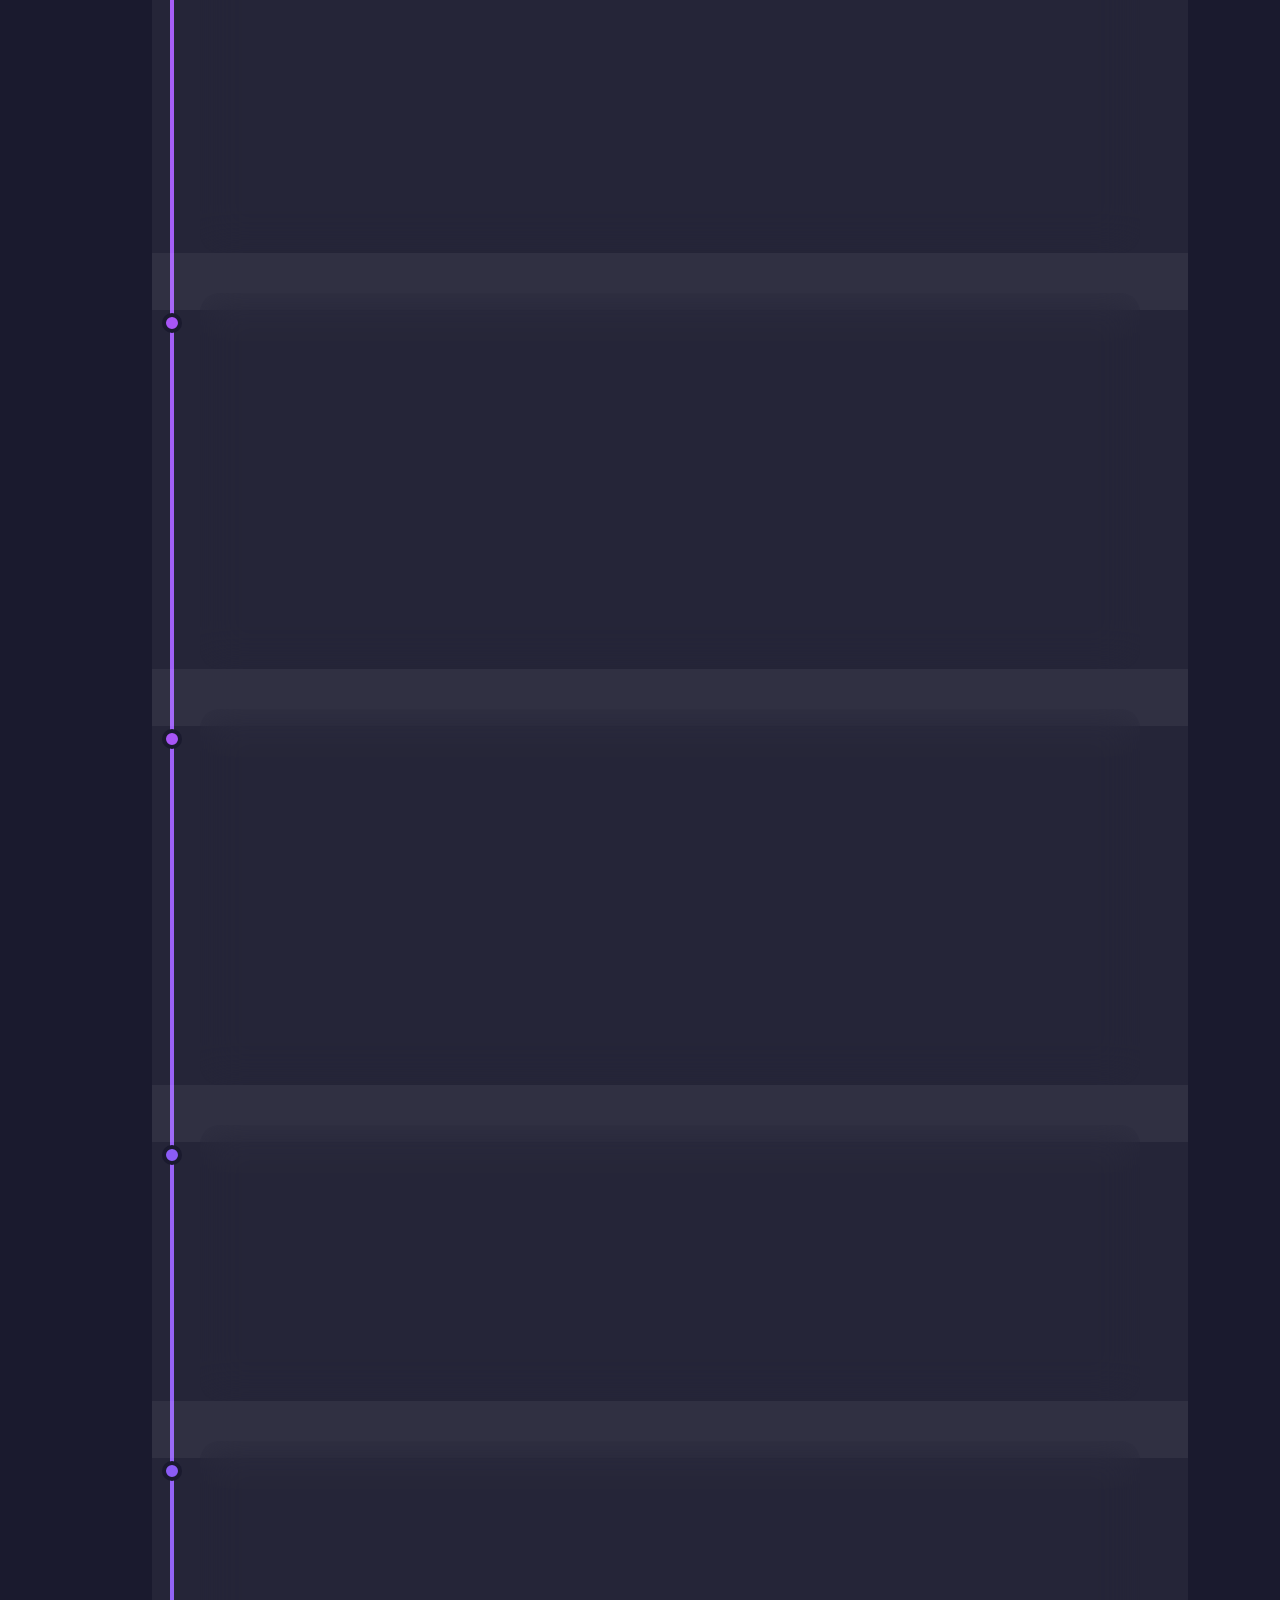
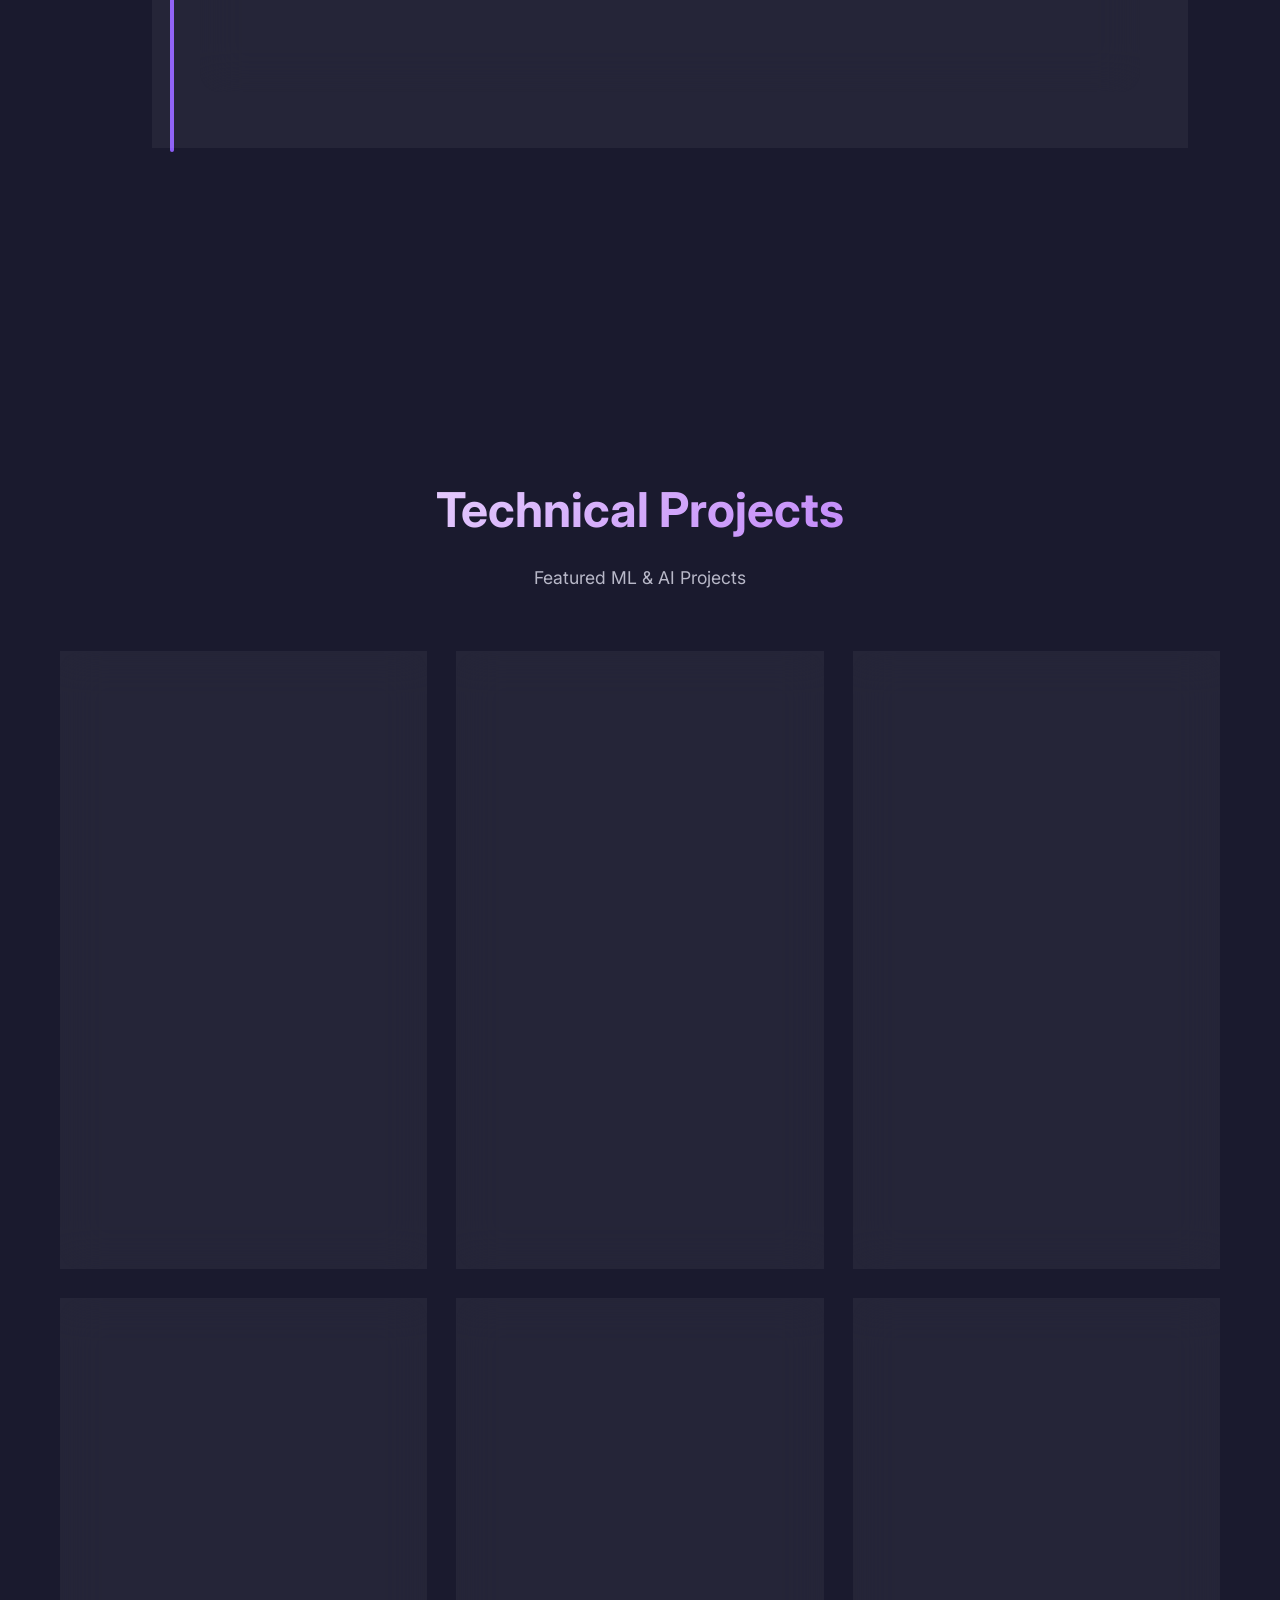
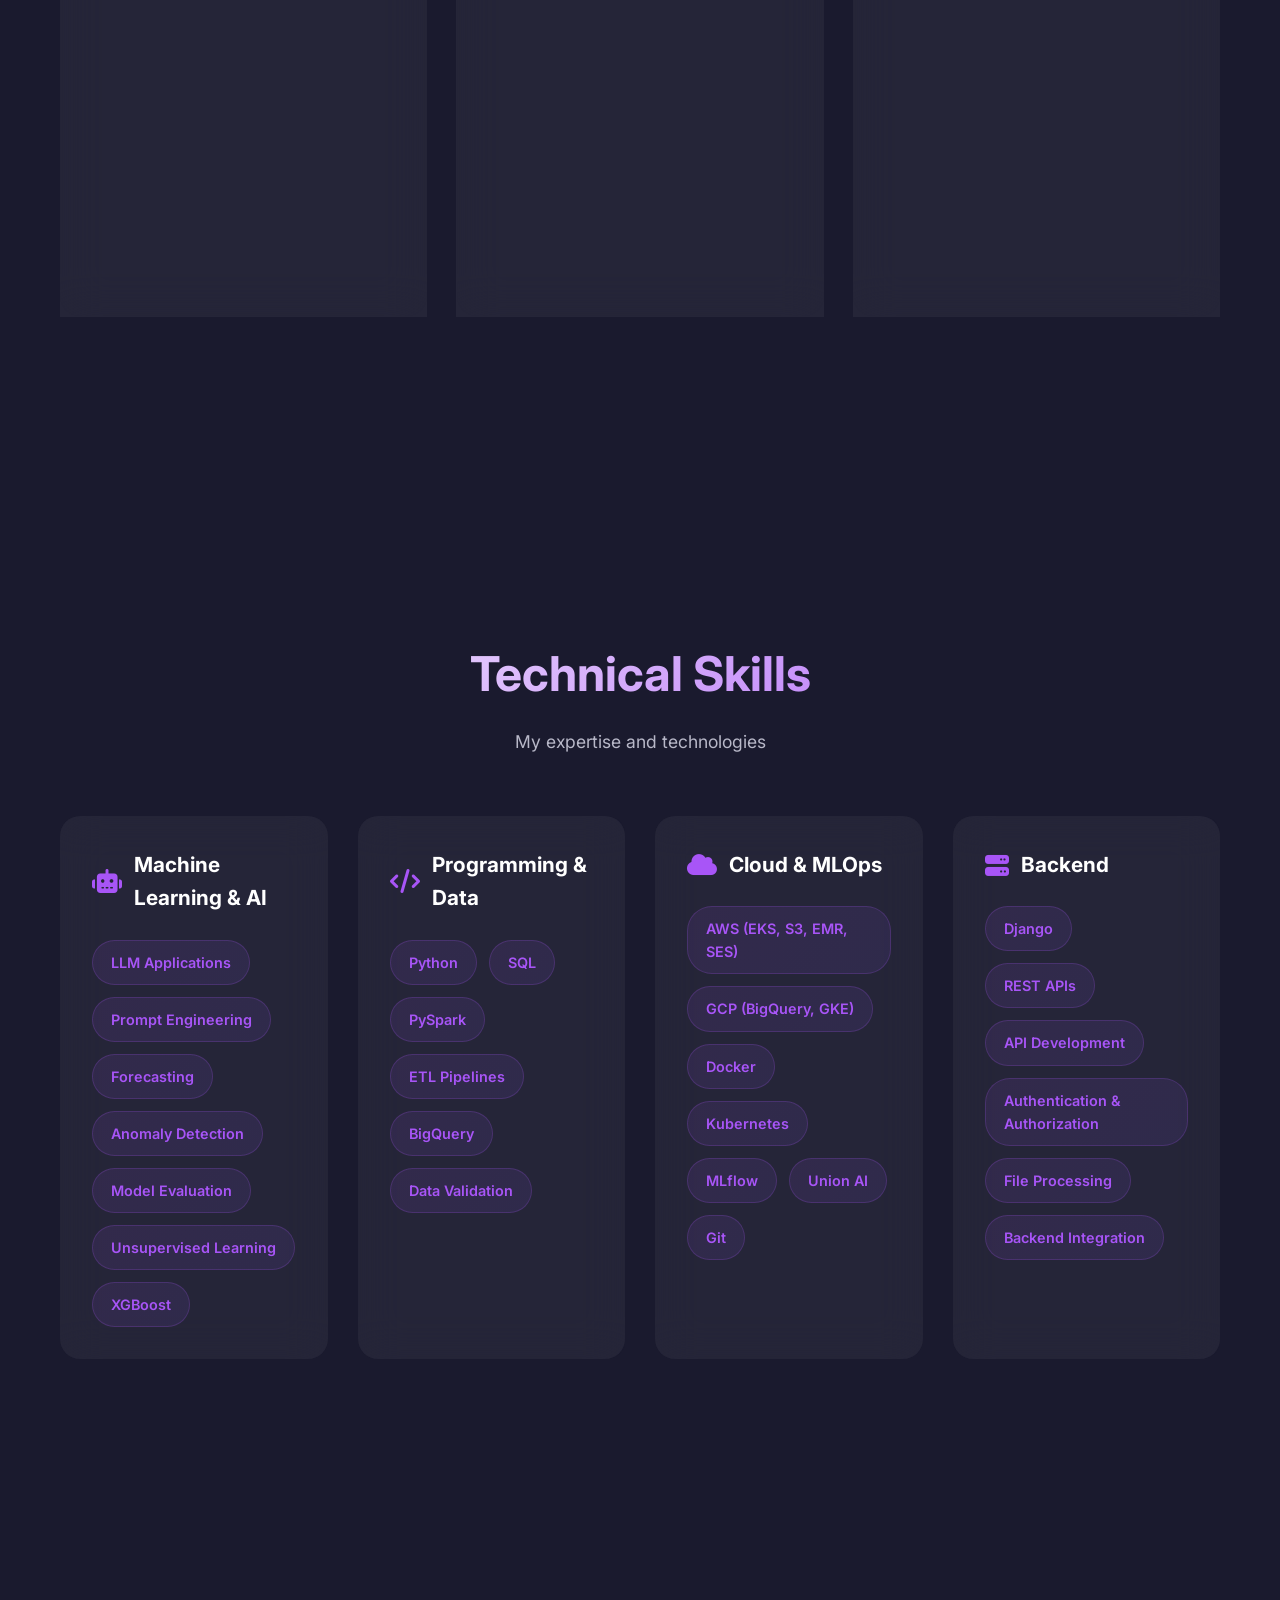
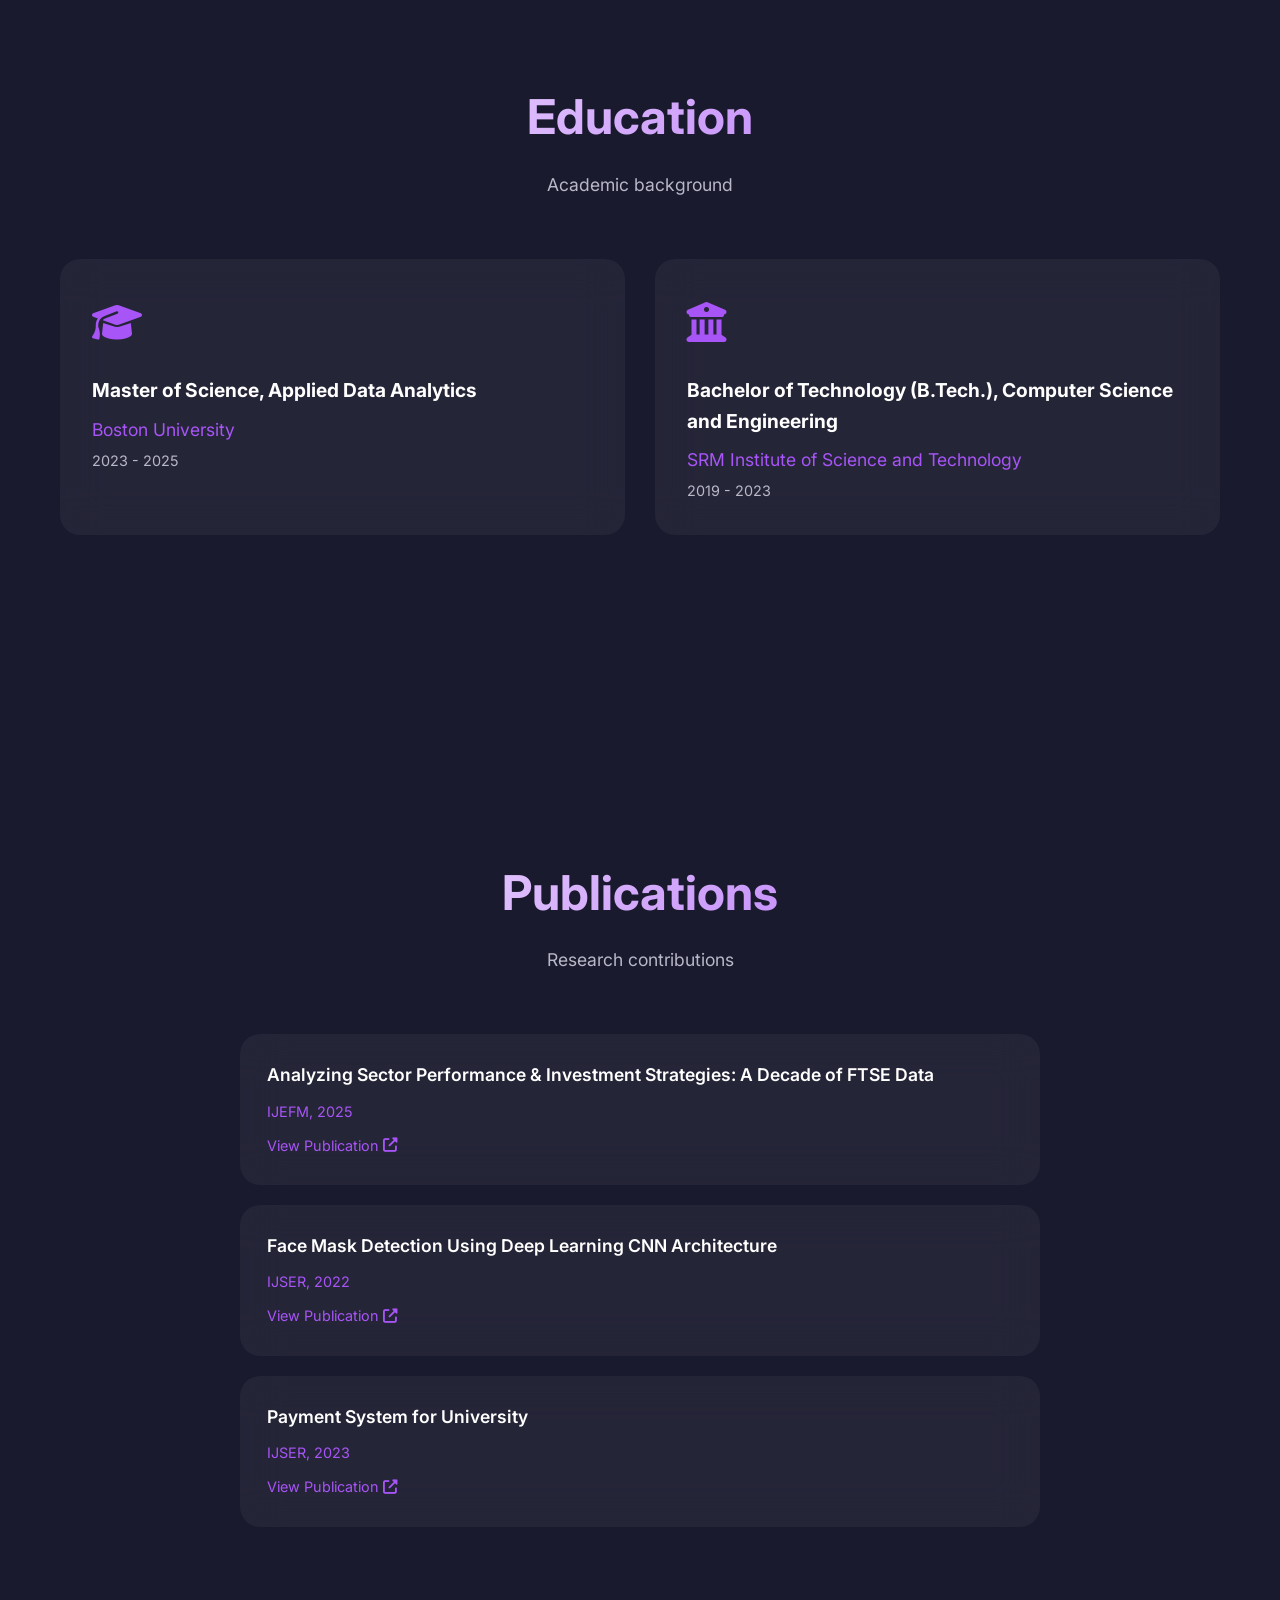
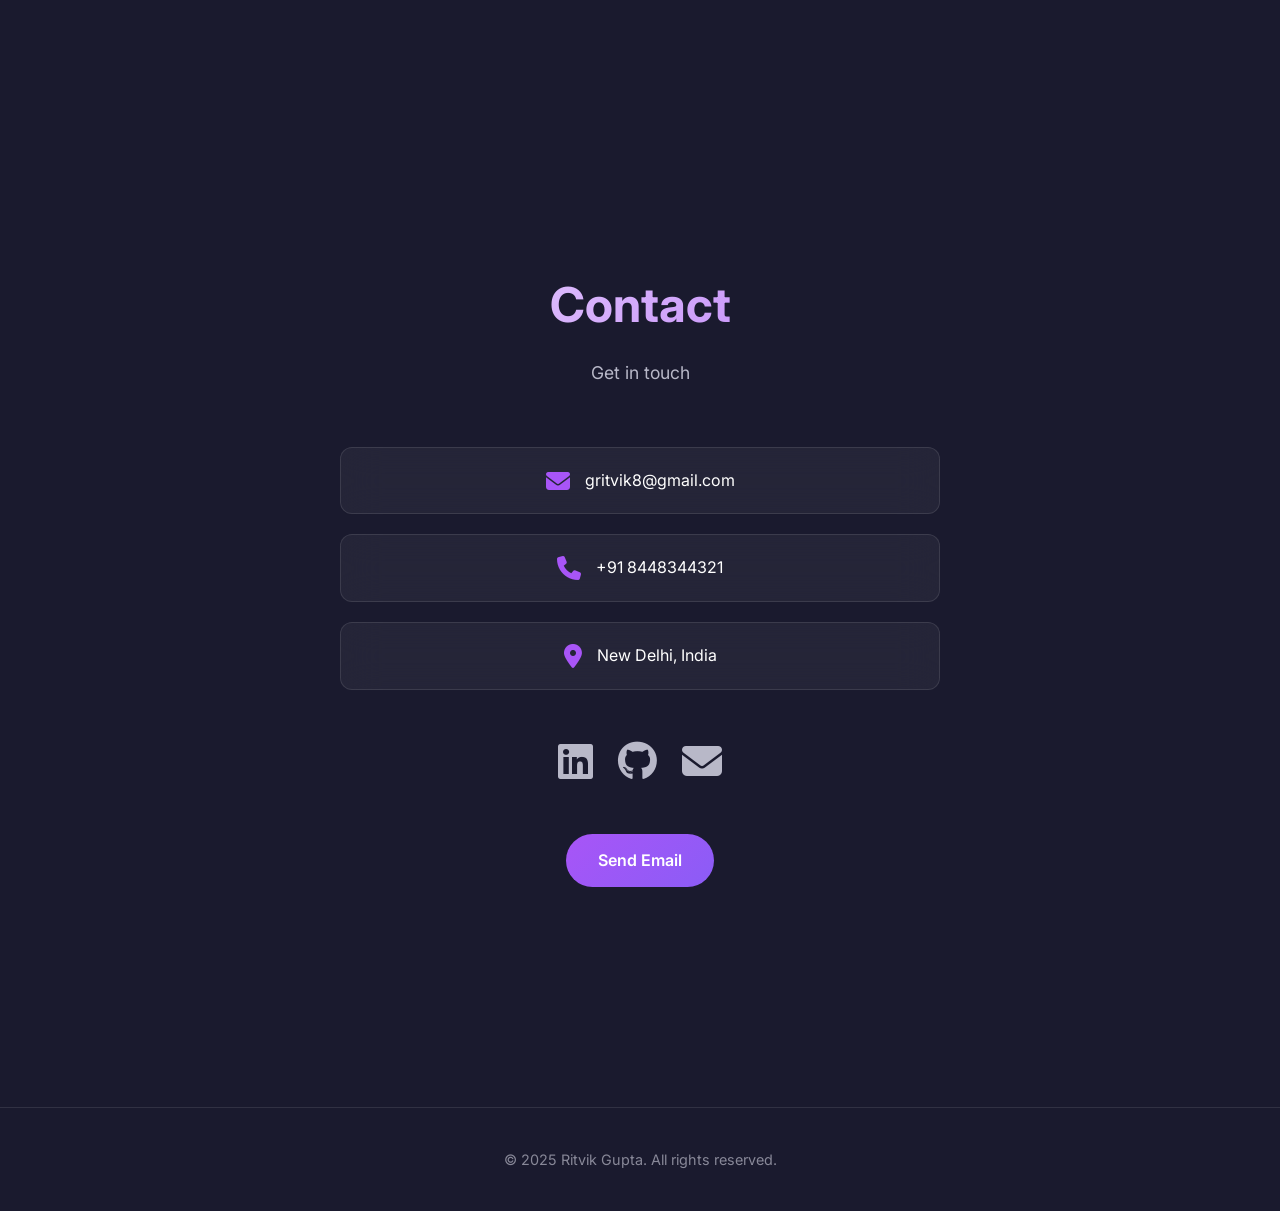
==== commit ef0948e5: "ok" ====
--- a/index.html
+++ b/index.html
@@ -1412,6 +1412,25 @@
             visibility: visible;
         }
 
+        .mobile-nav-close {
+            position: absolute;
+            top: 30px;
+            right: 30px;
+            background: none;
+            border: none;
+            color: var(--text-primary);
+            font-size: 2rem;
+            cursor: pointer;
+            padding: 10px;
+            z-index: 999;
+        }
+
+        .mobile-nav-close:focus {
+            outline: 2px solid var(--primary-purple);
+            outline-offset: 4px;
+            border-radius: 4px;
+        }
+
         .mobile-nav a {
             color: var(--text-primary);
             text-decoration: none;
@@ -1620,6 +1639,9 @@
 
     <!-- Mobile Navigation -->
     <div class="mobile-nav" id="mobile-nav">
+        <button class="mobile-nav-close" id="mobile-nav-close" aria-label="Close menu">
+            <i class="fas fa-times"></i>
+        </button>
         <a href="#hero">Home</a>
         <a href="#experience">Experience</a>
         <a href="#projects">Projects</a>
@@ -2215,10 +2237,16 @@
         // Mobile Navigation
         const hamburgerMenu = document.getElementById('hamburger-menu');
         const mobileNav = document.getElementById('mobile-nav');
+        const mobileNavClose = document.getElementById('mobile-nav-close');
 
         hamburgerMenu.addEventListener('click', () => {
             mobileNav.classList.toggle('active');
             document.body.style.overflow = mobileNav.classList.contains('active') ? 'hidden' : 'auto';
+        });
+
+        mobileNavClose.addEventListener('click', () => {
+            mobileNav.classList.remove('active');
+            document.body.style.overflow = 'auto';
         });
 
         // Back to Top Button
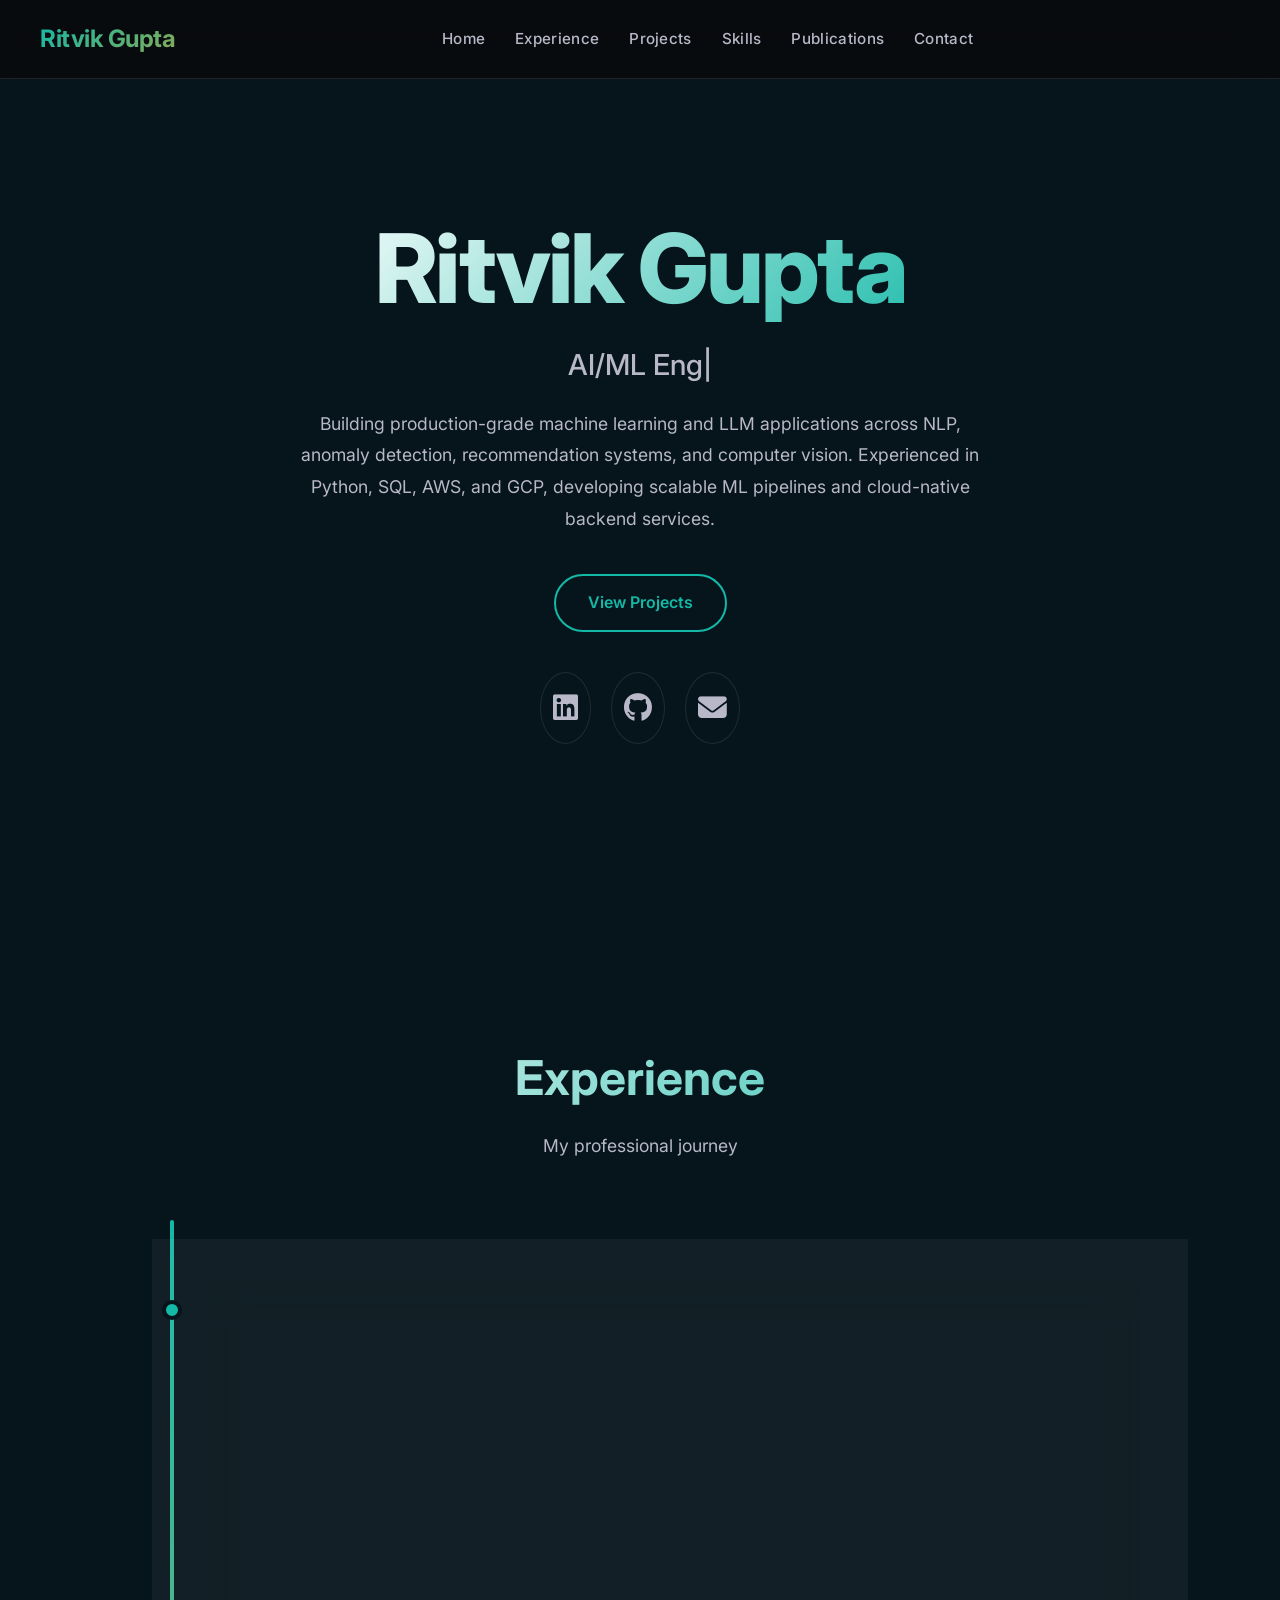
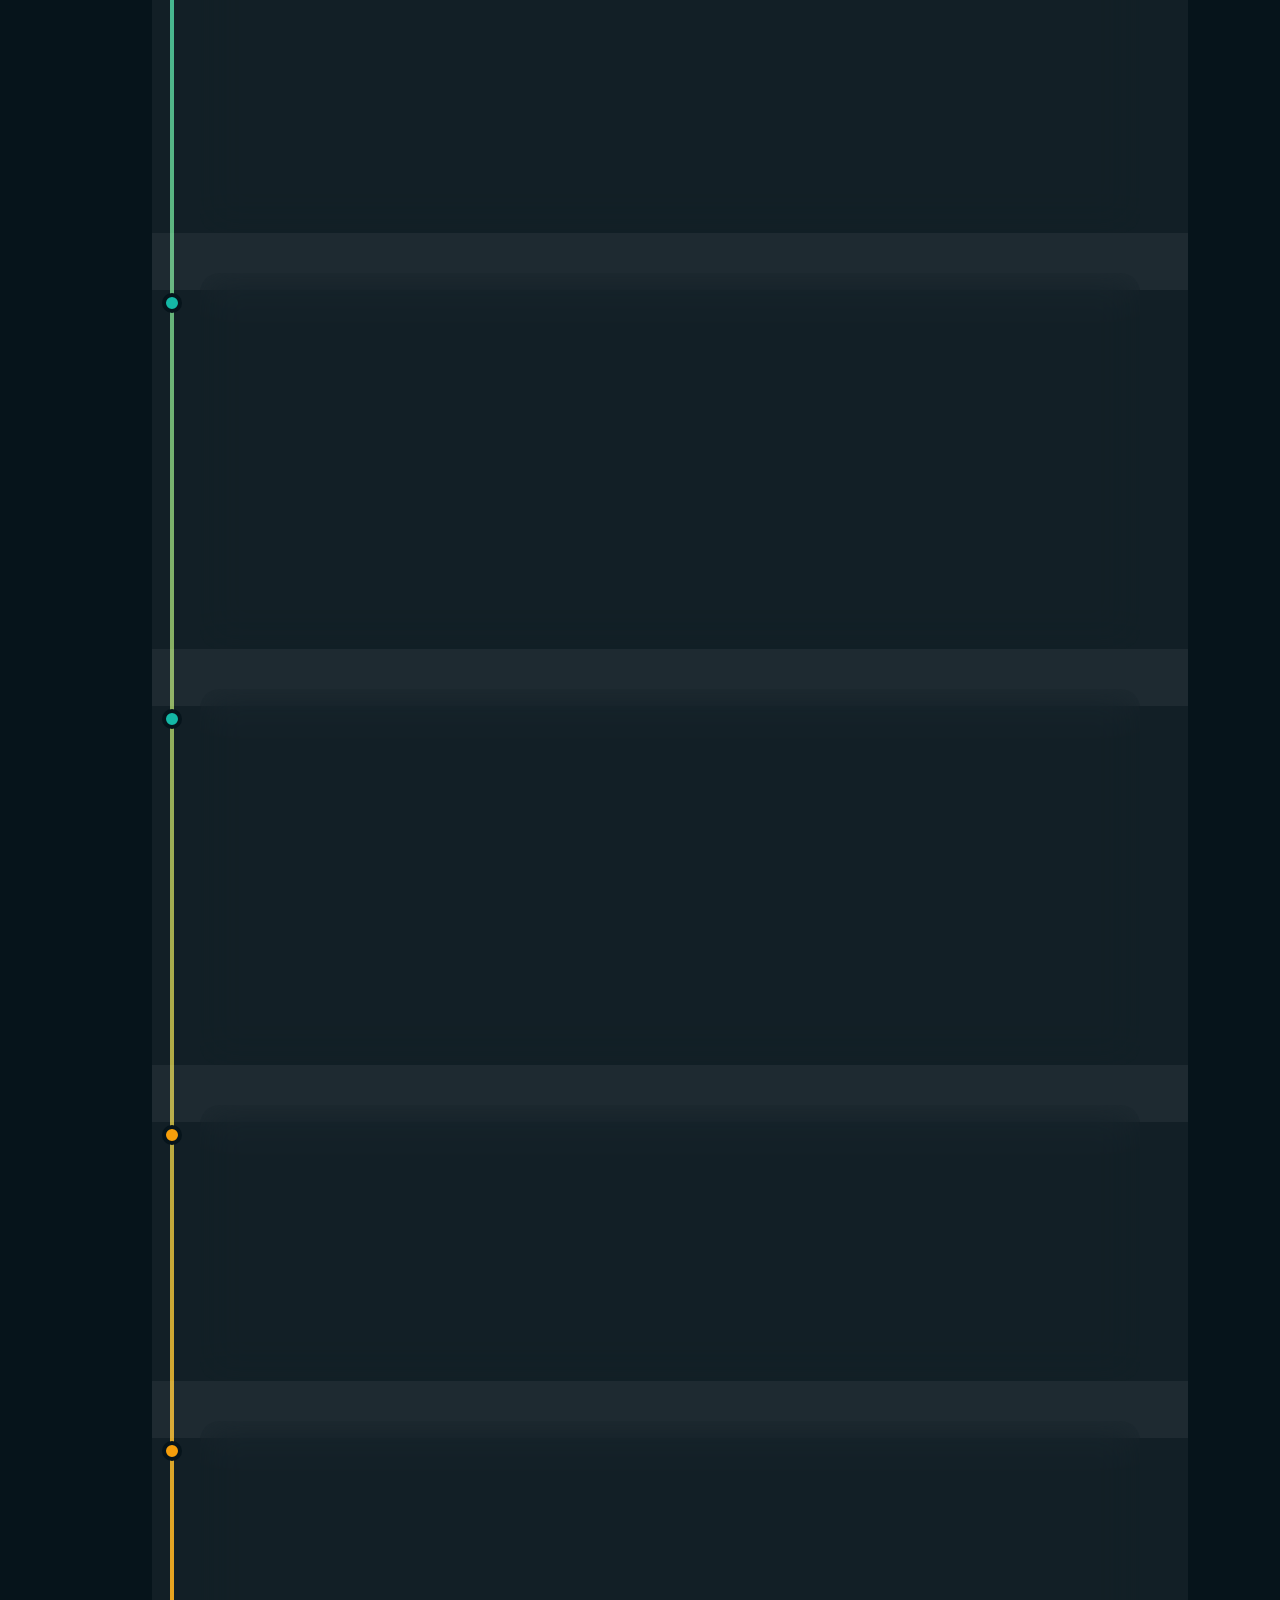
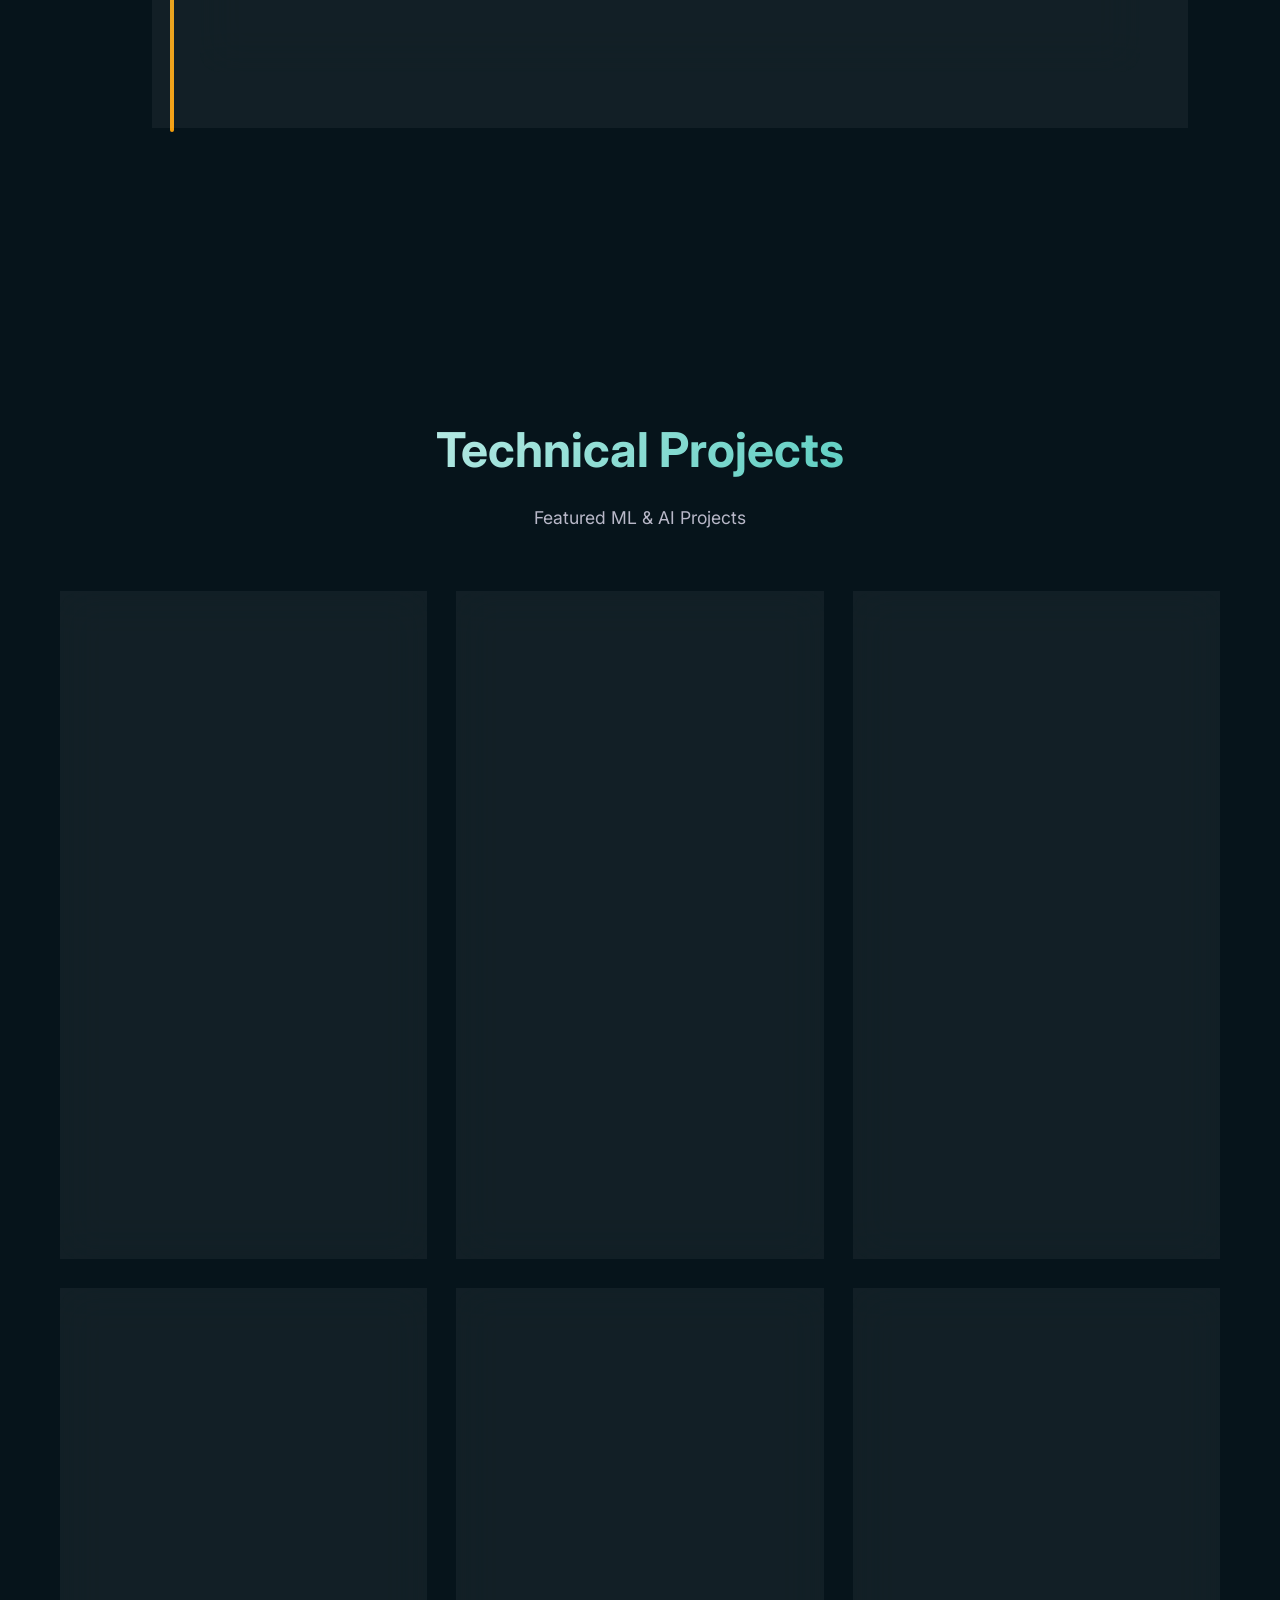
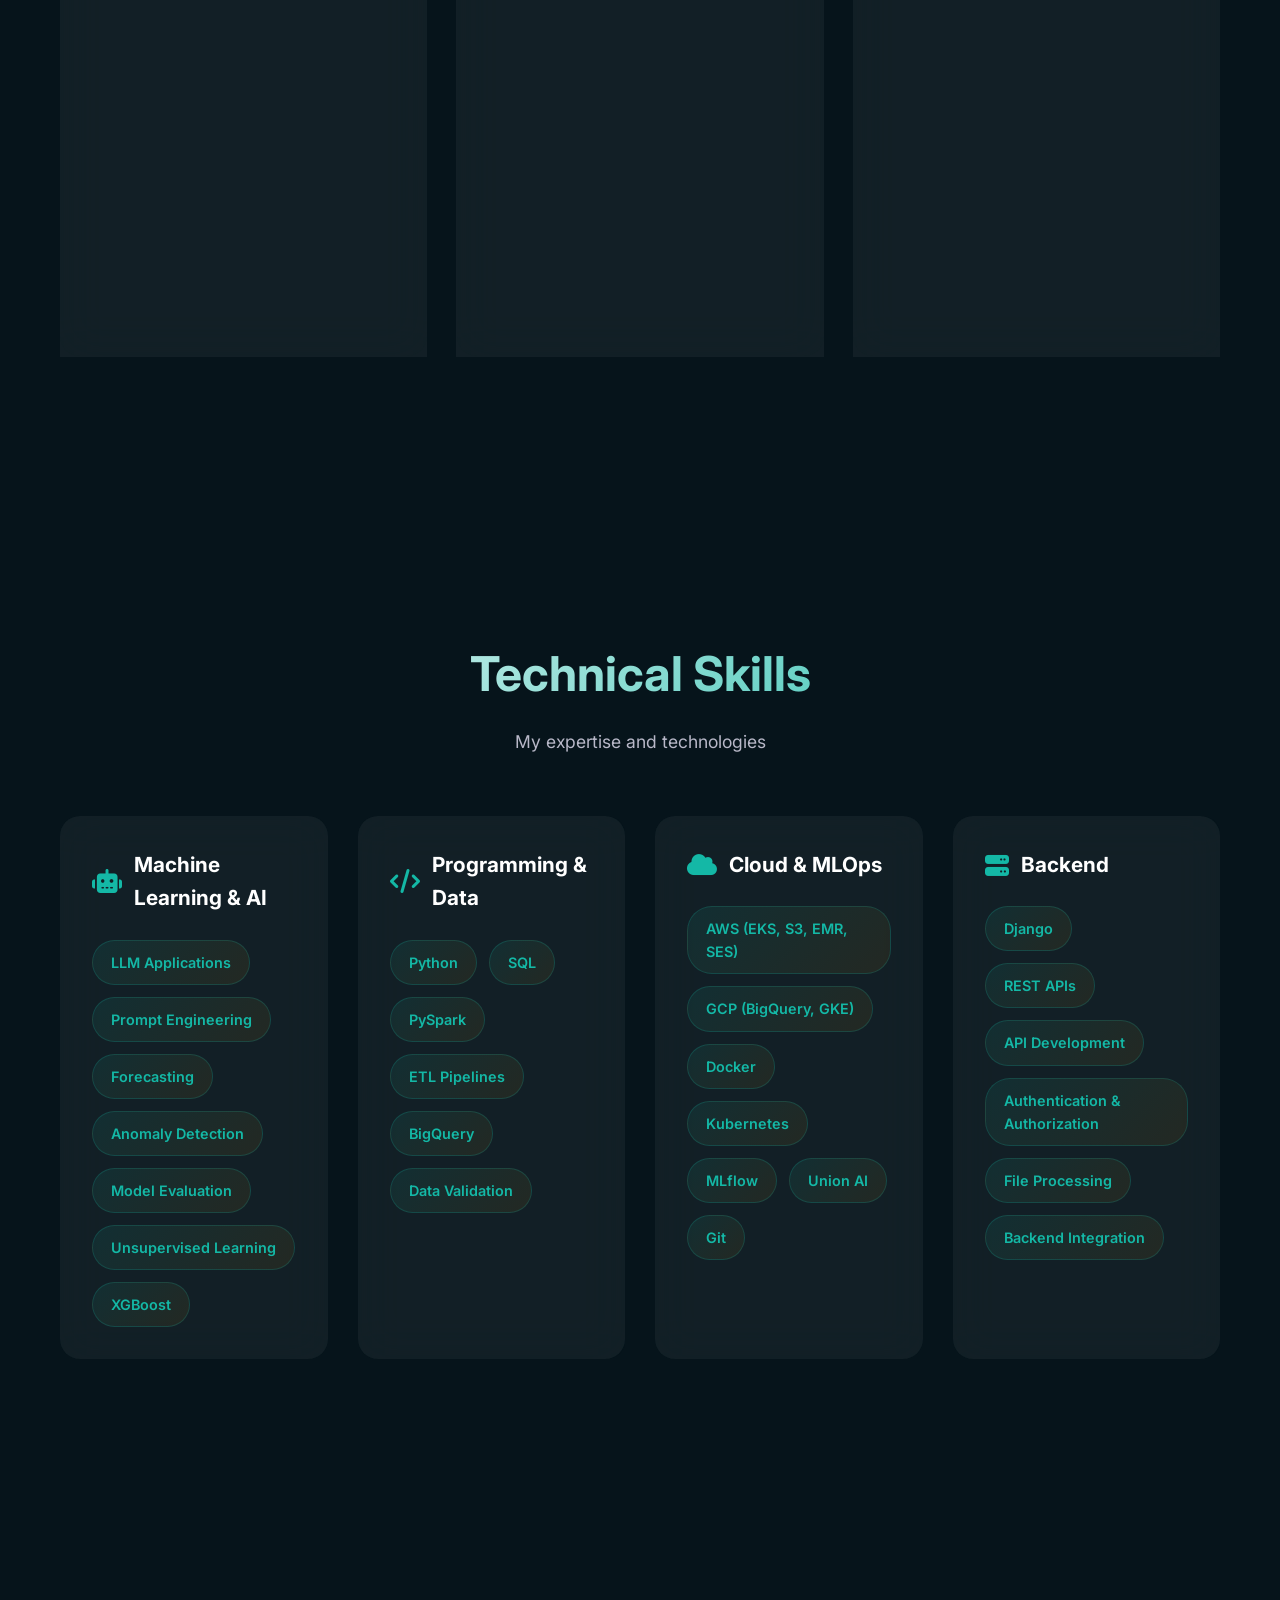
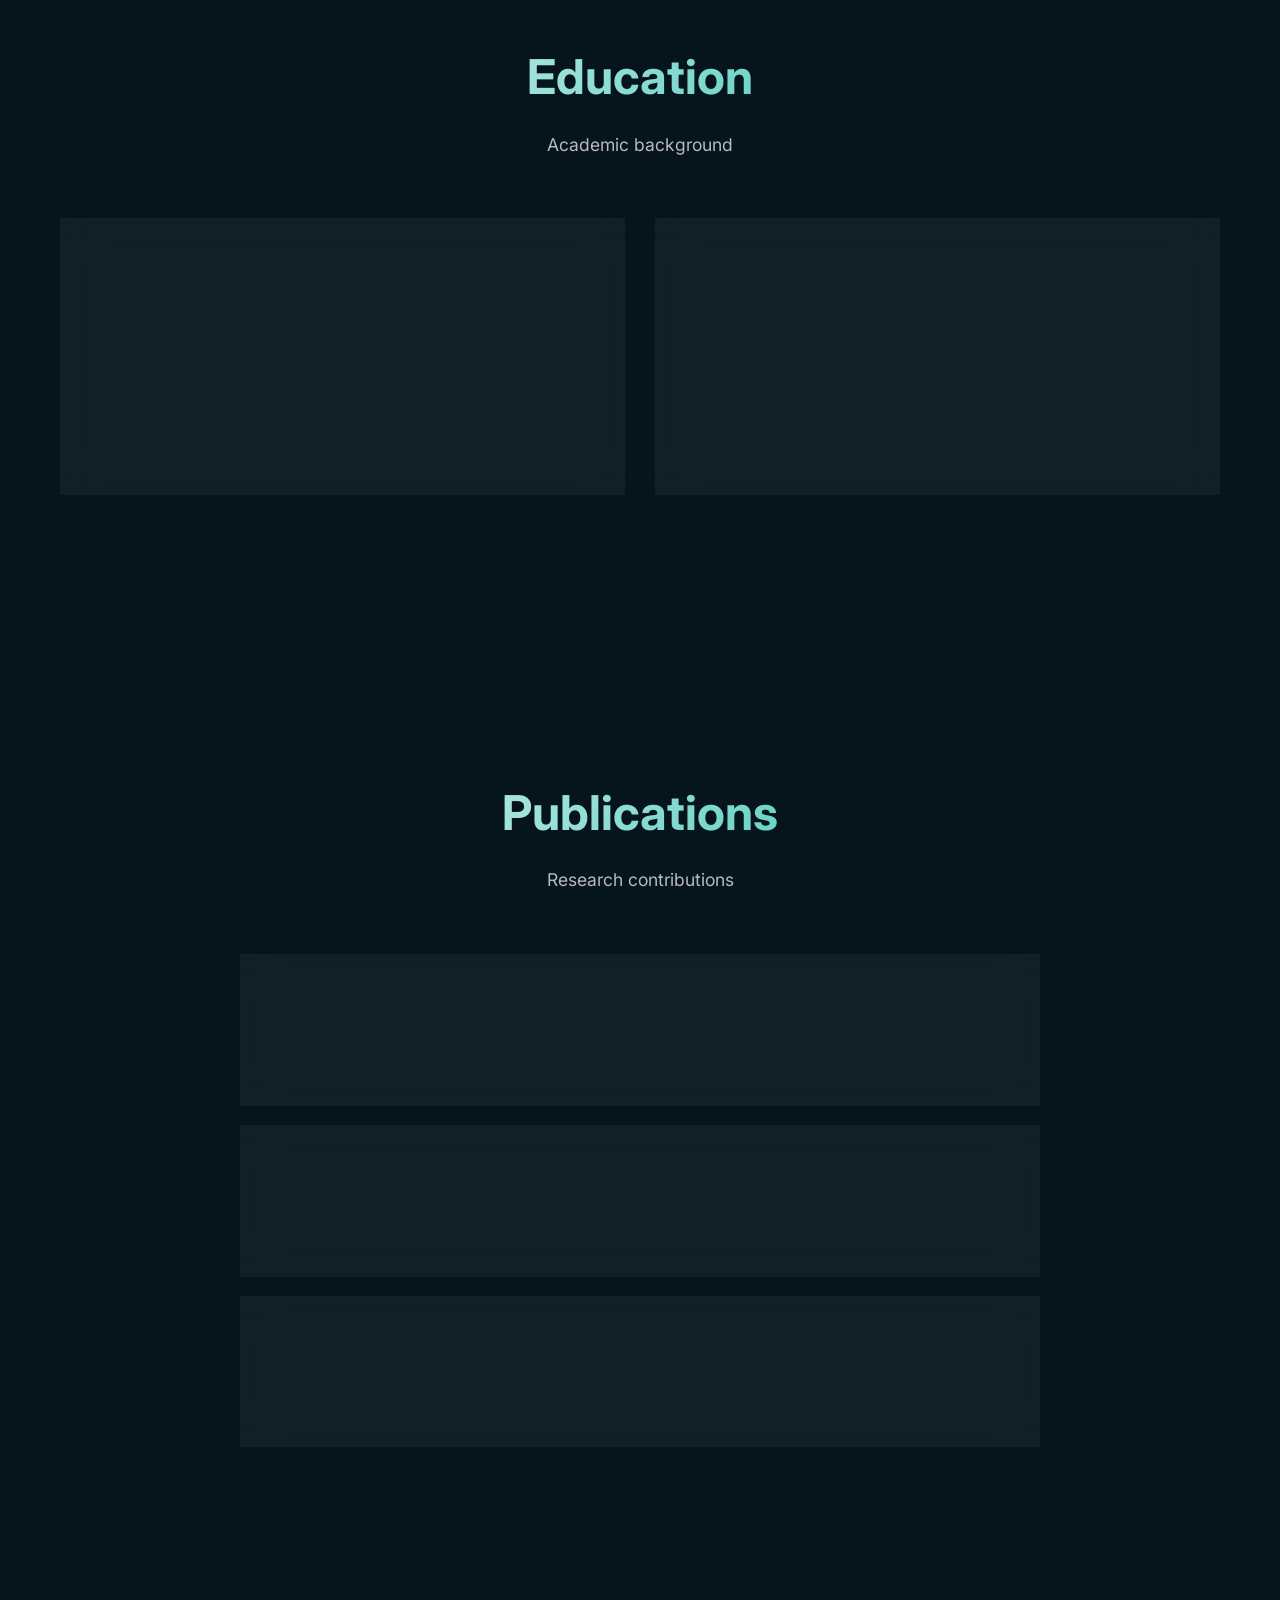
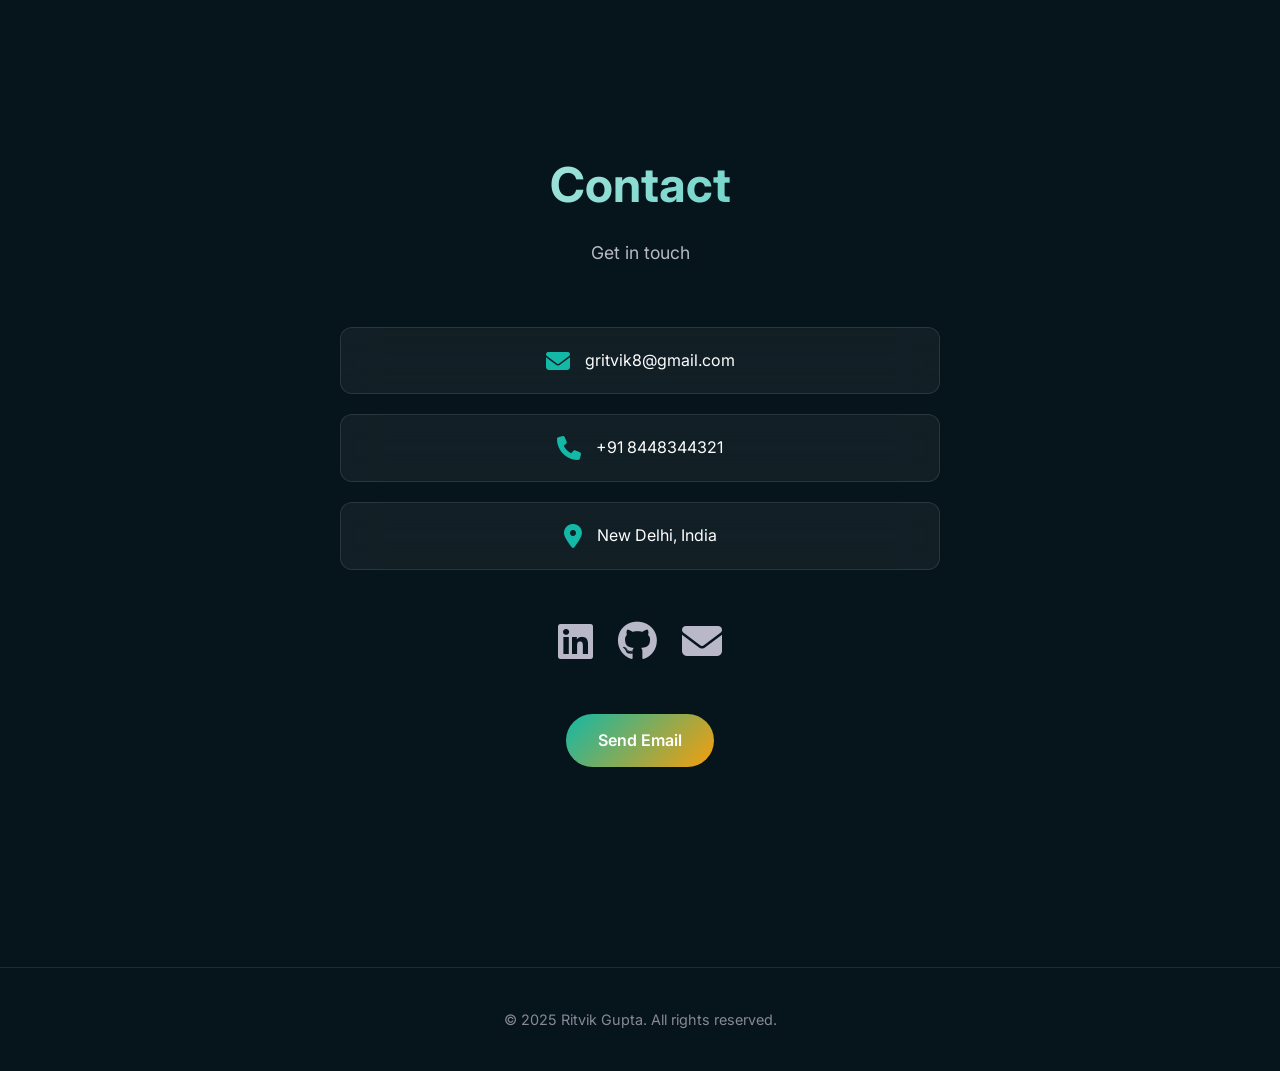
==== commit 79036fa4: "ok" ====
--- a/index.html
+++ b/index.html
@@ -1,13 +1,19 @@
 <!DOCTYPE html>
 <html lang="en">
 <head>
+    <script>
+        if ('scrollRestoration' in history) {
+            history.scrollRestoration = 'manual';
+        }
+        window.scrollTo(0, 0);
+    </script>
     <meta charset="UTF-8">
     <meta name="viewport" content="width=device-width, initial-scale=1.0">
     <meta name="description" content="AI/ML Engineer with 2+ years experience building production-grade ML and LLM applications. Expert in NLP, anomaly detection, and recommendation systems.">
     <meta name="keywords" content="AI Engineer, ML Engineer, Data Scientist, Python, AWS, GCP, LLM, Machine Learning, Ritvik Gupta">
     <meta name="author" content="Ritvik Gupta">
     <meta name="robots" content="index, follow">
-    <meta name="theme-color" content="#1a1a2e">
+    <meta name="theme-color" content="#06141b">
     <meta property="og:title" content="Ritvik Gupta | AI/ML Engineer | Data Scientist">
     <meta property="og:description" content="AI/ML Engineer with 2+ years experience building production-grade ML and LLM applications.">
     <meta property="og:type" content="website">
@@ -23,11 +29,11 @@
     <link rel="stylesheet" href="https://cdnjs.cloudflare.com/ajax/libs/font-awesome/6.4.0/css/all.min.css">
     <style>
         :root {
-            --primary-purple: #a855f7;
-            --primary-violet: #8b5cf6;
-            --bg-primary: #1a1a2e;
-            --bg-secondary: #252540;
-            --bg-tertiary: #2d2d4a;
+            --primary-purple: #14b8a6;
+            --primary-violet: #f59e0b;
+            --bg-primary: #06141b;
+            --bg-secondary: #0f1f26;
+            --bg-tertiary: #17313b;
             --text-primary: #ffffff;
             --text-secondary: #b8b8c8;
             --text-tertiary: #888898;
@@ -43,7 +49,7 @@
             --text-secondary: #4a4a5e;
             --text-tertiary: #6a6a7e;
             --glass-bg: rgba(255, 255, 255, 0.8);
-            --glass-border: rgba(139, 92, 246, 0.2);
+            --glass-border: rgba(20, 184, 166, 0.2);
         }
 
         * {
@@ -54,14 +60,7 @@
 
         html {
             scroll-behavior: smooth;
-        }
-
-        /* Custom Scrollbar */
-        ::-webkit-scrollbar {
-            width: 10px;
-        }
-
-        ::-webkit-scrollbar-track {
+            scroll-padding-top: 0;
             background: var(--bg-primary);
         }
 
@@ -90,8 +89,8 @@
             width: 100%;
             height: 100%;
             background: 
-                radial-gradient(ellipse at top left, rgba(139, 92, 246, 0.15) 0%, transparent 50%),
-                radial-gradient(ellipse at bottom right, rgba(168, 85, 247, 0.1) 0%, transparent 50%);
+                radial-gradient(ellipse at top left, rgba(20, 184, 166, 0.16) 0%, transparent 50%),
+                radial-gradient(ellipse at bottom right, rgba(245, 158, 11, 0.12) 0%, transparent 50%);
             z-index: -1;
             pointer-events: none;
         }
@@ -121,23 +120,6 @@
             background: linear-gradient(90deg, var(--primary-purple), var(--primary-violet));
             z-index: 10000;
             transition: width 0.1s ease;
-        }
-
-        /* Theme Toggle Button */
-        .theme-toggle {
-            background: var(--glass-bg);
-            border: 1px solid var(--glass-border);
-            color: var(--text-primary);
-            padding: 10px 15px;
-            border-radius: 10px;
-            cursor: pointer;
-            transition: all 0.3s ease;
-            font-size: 1.2rem;
-        }
-
-        .theme-toggle:hover {
-            background: rgba(168, 85, 247, 0.2);
-            transform: scale(1.05);
         }
 
         /* Loading Screen */
@@ -255,7 +237,7 @@
         .loading-progress {
             width: 100%;
             height: 4px;
-            background: rgba(168, 85, 247, 0.1);
+            background: rgba(20, 184, 166, 0.1);
             border-radius: 2px;
             overflow: hidden;
         }
@@ -309,7 +291,7 @@
         nav.scrolled {
             background: rgba(9, 9, 11, 0.95);
             backdrop-filter: blur(30px);
-            border-bottom: 1px solid rgba(168, 85, 247, 0.2);
+            border-bottom: 1px solid rgba(20, 184, 166, 0.2);
         }
 
         .logo {
@@ -399,7 +381,7 @@
 
         /* Section Spacing */
         section {
-            padding: 100px 0;
+            padding: 80px 0;
         }
 
         #hero {
@@ -467,6 +449,7 @@
             max-width: 700px;
             margin: 0 auto 40px;
             line-height: 1.8;
+            text-align: center;
         }
 
         .metrics-grid {
@@ -490,7 +473,7 @@
 
         .metric-item:hover {
             transform: translateY(-5px);
-            border-color: rgba(168, 85, 247, 0.3);
+            border-color: rgba(20, 184, 166, 0.3);
         }
 
         .metric-value {
@@ -563,7 +546,7 @@
 
         .btn-primary:hover {
             transform: translateY(-3px);
-            box-shadow: 0 10px 30px rgba(168, 85, 247, 0.4);
+            box-shadow: 0 10px 30px rgba(20, 184, 166, 0.32);
         }
 
         .btn-secondary {
@@ -573,7 +556,7 @@
         }
 
         .btn-secondary:hover {
-            background: rgba(168, 85, 247, 0.1);
+            background: rgba(20, 184, 166, 0.1);
             transform: translateY(-3px);
         }
 
@@ -601,7 +584,7 @@
 
         /* Section Styles */
         section {
-            padding: 100px 0;
+            padding: 80px 0;
         }
 
         .section-header {
@@ -682,8 +665,8 @@
         .timeline-content:hover {
             transform: translateX(10px);
             transform: translateY(-8px) scale(1.02);
-            box-shadow: 0 20px 60px rgba(168, 85, 247, 0.3);
-            border-color: rgba(168, 85, 247, 0.4);
+            box-shadow: 0 20px 60px rgba(20, 184, 166, 0.24);
+            border-color: rgba(20, 184, 166, 0.34);
         }
 
         .timeline-content h3,
@@ -751,10 +734,10 @@
         .timeline-tag {
             font-size: 0.8rem;
             padding: 4px 12px;
-            background: rgba(168, 85, 247, 0.1);
+            background: rgba(20, 184, 166, 0.1);
             color: var(--primary-purple);
             border-radius: 20px;
-            border: 1px solid rgba(168, 85, 247, 0.2);
+            border: 1px solid rgba(20, 184, 166, 0.2);
         }
 
         /* Projects Section */
@@ -801,7 +784,7 @@
             left: 50%;
             width: 200%;
             height: 200%;
-            background: radial-gradient(circle, rgba(168, 85, 247, 0.1) 0%, transparent 70%);
+            background: radial-gradient(circle, rgba(20, 184, 166, 0.1) 0%, transparent 70%);
             transform: translate(-50%, -50%);
             opacity: 0;
             transition: opacity 0.4s ease;
@@ -811,9 +794,9 @@
         .project-card:hover {
             transform: translateY(-15px) rotateX(5deg) rotateY(-5deg);
             box-shadow: 
-                0 25px 50px rgba(168, 85, 247, 0.3),
+                0 25px 50px rgba(20, 184, 166, 0.22),
                 0 15px 30px rgba(0, 0, 0, 0.2),
-                0 5px 15px rgba(168, 85, 247, 0.1);
+                0 5px 15px rgba(20, 184, 166, 0.08);
         }
 
         .project-card:hover::before {
@@ -826,20 +809,19 @@
 
         .project-image {
             width: 100%;
-            height: 200px;
-            background: linear-gradient(135deg, rgba(168, 85, 247, 0.2) 0%, rgba(139, 92, 246, 0.1) 100%);
+            height: 250px;
+            background: linear-gradient(135deg, rgba(20, 184, 166, 0.2) 0%, rgba(245, 158, 11, 0.1) 100%);
+            border-radius: 12px 12px 0 0;
+            overflow: hidden;
             display: flex;
             align-items: center;
             justify-content: center;
-            font-size: 3rem;
-            color: var(--primary-purple);
-            overflow: hidden;
         }
 
         .project-image img {
             width: 100%;
             height: 100%;
-            object-fit: cover;
+            object-fit: contain;
         }
 
         .project-content {
@@ -897,10 +879,10 @@
         .tech-tag {
             font-size: 0.75rem;
             padding: 4px 10px;
-            background: rgba(168, 85, 247, 0.1);
+            background: rgba(20, 184, 166, 0.1);
             color: var(--primary-purple);
             border-radius: 12px;
-            border: 1px solid rgba(168, 85, 247, 0.2);
+            border: 1px solid rgba(20, 184, 166, 0.2);
         }
 
         .project-links {
@@ -964,7 +946,7 @@
             left: -50%;
             width: 200%;
             height: 200%;
-            background: radial-gradient(circle, rgba(168, 85, 247, 0.08) 0%, transparent 60%);
+            background: radial-gradient(circle, rgba(20, 184, 166, 0.08) 0%, transparent 60%);
             transform: rotate(45deg);
             opacity: 0;
             transition: opacity 0.4s ease;
@@ -974,7 +956,7 @@
         .skill-category:hover {
             transform: translateY(-10px) rotateX(3deg) rotateY(-3deg);
             box-shadow: 
-                0 20px 40px rgba(168, 85, 247, 0.25),
+                0 20px 40px rgba(20, 184, 166, 0.18),
                 0 10px 20px rgba(0, 0, 0, 0.15);
         }
 
@@ -1014,12 +996,12 @@
 
         .skill-tag {
             padding: 10px 18px;
-            background: linear-gradient(135deg, rgba(168, 85, 247, 0.1) 0%, rgba(139, 92, 246, 0.1) 100%);
+            background: linear-gradient(135deg, rgba(20, 184, 166, 0.1) 0%, rgba(245, 158, 11, 0.08) 100%);
             color: var(--primary-purple);
             border-radius: 25px;
             font-size: 0.9rem;
             font-weight: 600;
-            border: 1px solid rgba(168, 85, 247, 0.2);
+            border: 1px solid rgba(20, 184, 166, 0.2);
             transition: all 0.3s ease;
             cursor: default;
             position: relative;
@@ -1034,16 +1016,16 @@
             width: 0;
             height: 0;
             border-radius: 50%;
-            background: rgba(168, 85, 247, 0.2);
+            background: rgba(20, 184, 166, 0.16);
             transform: translate(-50%, -50%);
             transition: width 0.6s ease, height 0.6s ease;
         }
 
         .skill-tag:hover {
-            background: linear-gradient(135deg, rgba(168, 85, 247, 0.2) 0%, rgba(139, 92, 246, 0.2) 100%);
+            background: linear-gradient(135deg, rgba(20, 184, 166, 0.2) 0%, rgba(245, 158, 11, 0.14) 100%);
             transform: translateY(-3px) scale(1.05);
-            border-color: rgba(168, 85, 247, 0.4);
-            box-shadow: 0 8px 20px rgba(168, 85, 247, 0.2);
+            border-color: rgba(20, 184, 166, 0.34);
+            box-shadow: 0 8px 20px rgba(20, 184, 166, 0.16);
         }
 
         .skill-tag:hover::before {
@@ -1100,7 +1082,7 @@
             left: -50%;
             width: 200%;
             height: 200%;
-            background: radial-gradient(circle, rgba(168, 85, 247, 0.08) 0%, transparent 60%);
+            background: radial-gradient(circle, rgba(20, 184, 166, 0.08) 0%, transparent 60%);
             transform: rotate(45deg);
             opacity: 0;
             transition: opacity 0.4s ease;
@@ -1110,7 +1092,7 @@
         .education-card:hover {
             transform: translateY(-10px) rotateX(3deg) rotateY(-3deg);
             box-shadow: 
-                0 20px 40px rgba(168, 85, 247, 0.25),
+                0 20px 40px rgba(20, 184, 166, 0.18),
                 0 10px 20px rgba(0, 0, 0, 0.15);
         }
 
@@ -1172,15 +1154,16 @@
             left: 0;
             right: 0;
             bottom: 0;
-            border-radius: 20px;
+            border-radius: 16px;
             padding: 2px;
-            background: linear-gradient(135deg, var(--primary-purple), var(--primary-violet), var(--primary-purple));
+            background: linear-gradient(135deg, var(--primary-purple), var(--primary-violet));
             -webkit-mask: linear-gradient(#fff 0 0) content-box, linear-gradient(#fff 0 0);
             mask: linear-gradient(#fff 0 0) content-box, linear-gradient(#fff 0 0);
             -webkit-mask-composite: xor;
             mask-composite: exclude;
             opacity: 0;
             transition: opacity 0.4s ease;
+            pointer-events: none;
         }
 
         .publication-item::after {
@@ -1190,7 +1173,7 @@
             left: -50%;
             width: 200%;
             height: 200%;
-            background: radial-gradient(circle, rgba(168, 85, 247, 0.08) 0%, transparent 60%);
+            background: radial-gradient(circle, rgba(20, 184, 166, 0.08) 0%, transparent 60%);
             transform: rotate(45deg);
             opacity: 0;
             transition: opacity 0.4s ease;
@@ -1200,7 +1183,7 @@
         .publication-item:hover {
             transform: translateY(-8px) rotateX(2deg) rotateY(-2deg);
             box-shadow: 
-                0 15px 35px rgba(168, 85, 247, 0.2),
+                0 15px 35px rgba(20, 184, 166, 0.16),
                 0 8px 15px rgba(0, 0, 0, 0.1);
         }
 
@@ -1269,7 +1252,7 @@
 
         .contact-item:hover {
             transform: translateY(-5px);
-            border-color: rgba(168, 85, 247, 0.3);
+            border-color: rgba(20, 184, 166, 0.3);
         }
 
         .contact-item i {
@@ -1564,11 +1547,6 @@
                 font-size: 1.8rem;
             }
 
-            .theme-toggle {
-                padding: 8px 12px;
-                font-size: 1rem;
-            }
-
             .share-btn {
                 width: 40px;
                 height: 40px;
@@ -1588,6 +1566,33 @@
     </style>
 </head>
 <body>
+    <script>
+        // Force scroll to top immediately
+        window.scrollTo(0, 0);
+        document.body.scrollTop = 0;
+        document.documentElement.scrollTop = 0;
+        
+        // Remove any hash from URL to prevent scroll to anchor
+        if (window.location.hash) {
+            history.replaceState(null, null, ' ');
+        }
+        
+        // Also reset after page loads
+        window.addEventListener('load', function() {
+            setTimeout(function() {
+                window.scrollTo(0, 0);
+                document.body.scrollTop = 0;
+                document.documentElement.scrollTop = 0;
+            }, 0);
+        });
+        
+        // Reset on DOM ready
+        document.addEventListener('DOMContentLoaded', function() {
+            window.scrollTo(0, 0);
+            document.body.scrollTop = 0;
+            document.documentElement.scrollTop = 0;
+        });
+    </script>
     <!-- Loading Screen -->
     <div class="loading-screen" id="loading-screen">
         <div class="loading-container">
@@ -1626,9 +1631,6 @@
             <li><a href="#contact">Contact</a></li>
         </ul>
         <div class="nav-right">
-            <button class="theme-toggle" id="theme-toggle" aria-label="Toggle theme">
-                <i class="fas fa-moon"></i>
-            </button>
             <div class="hamburger-menu" id="hamburger-menu">
                 <span></span>
                 <span></span>
@@ -1665,7 +1667,6 @@
             </p>
             
             <div class="cta-buttons">
-                <a class="btn btn-primary" href="#contact">Get in Touch</a>
                 <a class="btn btn-secondary" href="#projects">View Projects</a>
             </div>
 
@@ -2137,6 +2138,16 @@
                 document.getElementById('loading-screen').classList.add('fade-out');
                 setTimeout(() => {
                     document.getElementById('loading-screen').style.display = 'none';
+                    // Force scroll to top after loading screen is removed
+                    window.scrollTo(0, 0);
+                    document.body.scrollTop = 0;
+                    document.documentElement.scrollTop = 0;
+                    // Additional scroll reset with delay
+                    setTimeout(() => {
+                        window.scrollTo(0, 0);
+                        document.body.scrollTop = 0;
+                        document.documentElement.scrollTop = 0;
+                    }, 100);
                 }, 500);
             }, 2000);
         });
@@ -2174,6 +2185,16 @@
         // Start typing effect after loading screen
         setTimeout(typeEffect, 2500);
 
+        // Prevent browser from restoring scroll position
+        if ('scrollRestoration' in history) {
+            history.scrollRestoration = 'manual';
+        }
+
+        // Reset scroll to top on page load
+        window.scrollTo(0, 0);
+        document.body.scrollTop = 0;
+        document.documentElement.scrollTop = 0;
+
         // Scroll Progress Indicator
         window.addEventListener('scroll', () => {
             const scrollProgress = document.getElementById('scroll-progress');
@@ -2181,26 +2202,6 @@
             const scrollHeight = document.documentElement.scrollHeight - document.documentElement.clientHeight;
             const scrollPercent = (scrollTop / scrollHeight) * 100;
             scrollProgress.style.width = scrollPercent + '%';
-        });
-
-        // Theme Toggle
-        const themeToggle = document.getElementById('theme-toggle');
-        const themeIcon = themeToggle.querySelector('i');
-        
-        // Check for saved theme preference
-        const savedTheme = localStorage.getItem('theme');
-        if (savedTheme) {
-            document.documentElement.setAttribute('data-theme', savedTheme);
-            themeIcon.className = savedTheme === 'light' ? 'fas fa-sun' : 'fas fa-moon';
-        }
-
-        themeToggle.addEventListener('click', () => {
-            const currentTheme = document.documentElement.getAttribute('data-theme');
-            const newTheme = currentTheme === 'light' ? 'dark' : 'light';
-            
-            document.documentElement.setAttribute('data-theme', newTheme);
-            localStorage.setItem('theme', newTheme);
-            themeIcon.className = newTheme === 'light' ? 'fas fa-sun' : 'fas fa-moon';
         });
 
         // Navigation Scroll Effect
@@ -2230,6 +2231,8 @@
                     target.scrollIntoView({ behavior: 'smooth' });
                     // Close mobile menu if open
                     document.getElementById('mobile-nav').classList.remove('active');
+                    // Re-enable scrolling
+                    document.body.style.overflow = 'auto';
                 }
             });
         });
@@ -2345,7 +2348,7 @@
             draw() {
                 ctx.beginPath();
                 ctx.arc(this.x, this.y, this.radius, 0, Math.PI * 2);
-                ctx.fillStyle = `rgba(168, 85, 247, ${this.opacity})`;
+                ctx.fillStyle = `rgba(20, 184, 166, ${this.opacity})`;
                 ctx.fill();
             }
         }
@@ -2373,7 +2376,7 @@
                     if (distance < connectionDistance) {
                         const opacity = (1 - distance / connectionDistance) * particles[i].opacity * particles[j].opacity;
                         ctx.beginPath();
-                        ctx.strokeStyle = `rgba(168, 85, 247, ${opacity * 0.3})`;
+                        ctx.strokeStyle = `rgba(20, 184, 166, ${opacity * 0.3})`;
                         ctx.lineWidth = 0.7;
                         ctx.moveTo(particles[i].x, particles[i].y);
                         ctx.lineTo(particles[j].x, particles[j].y);
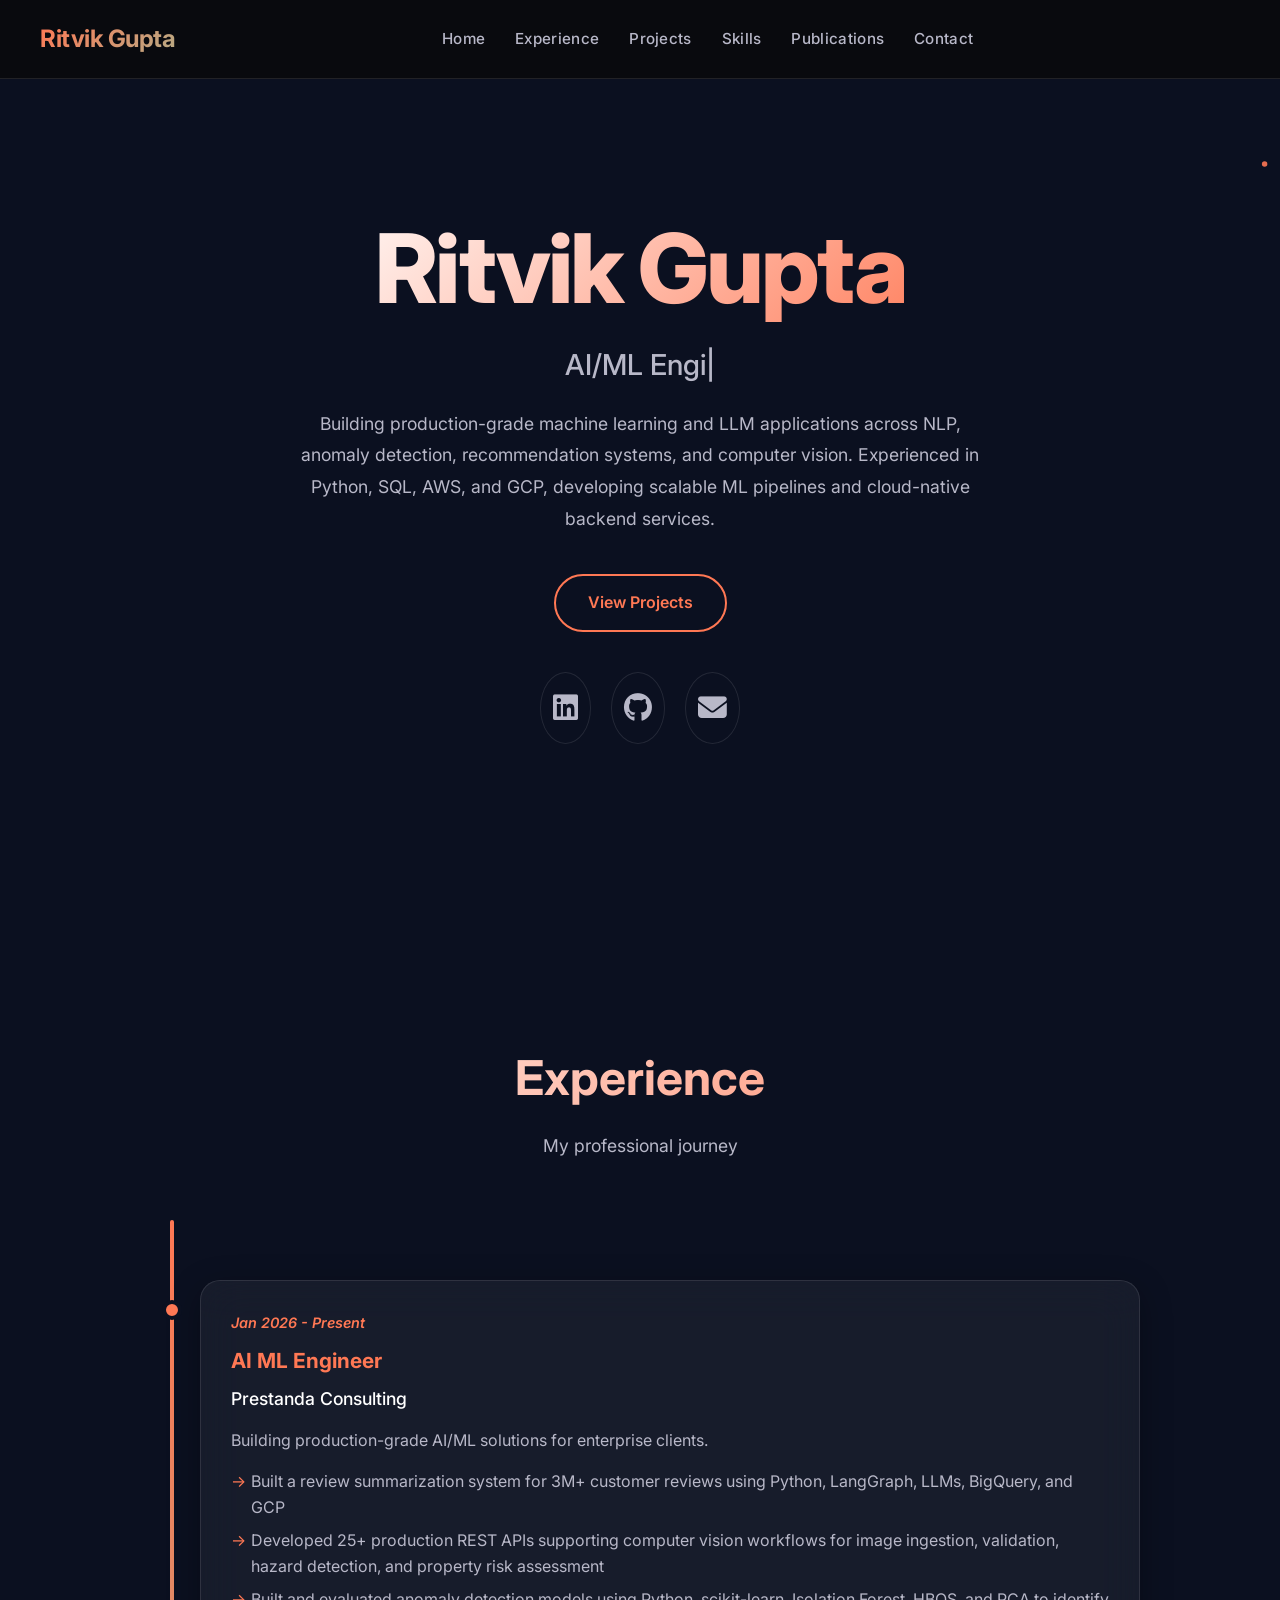
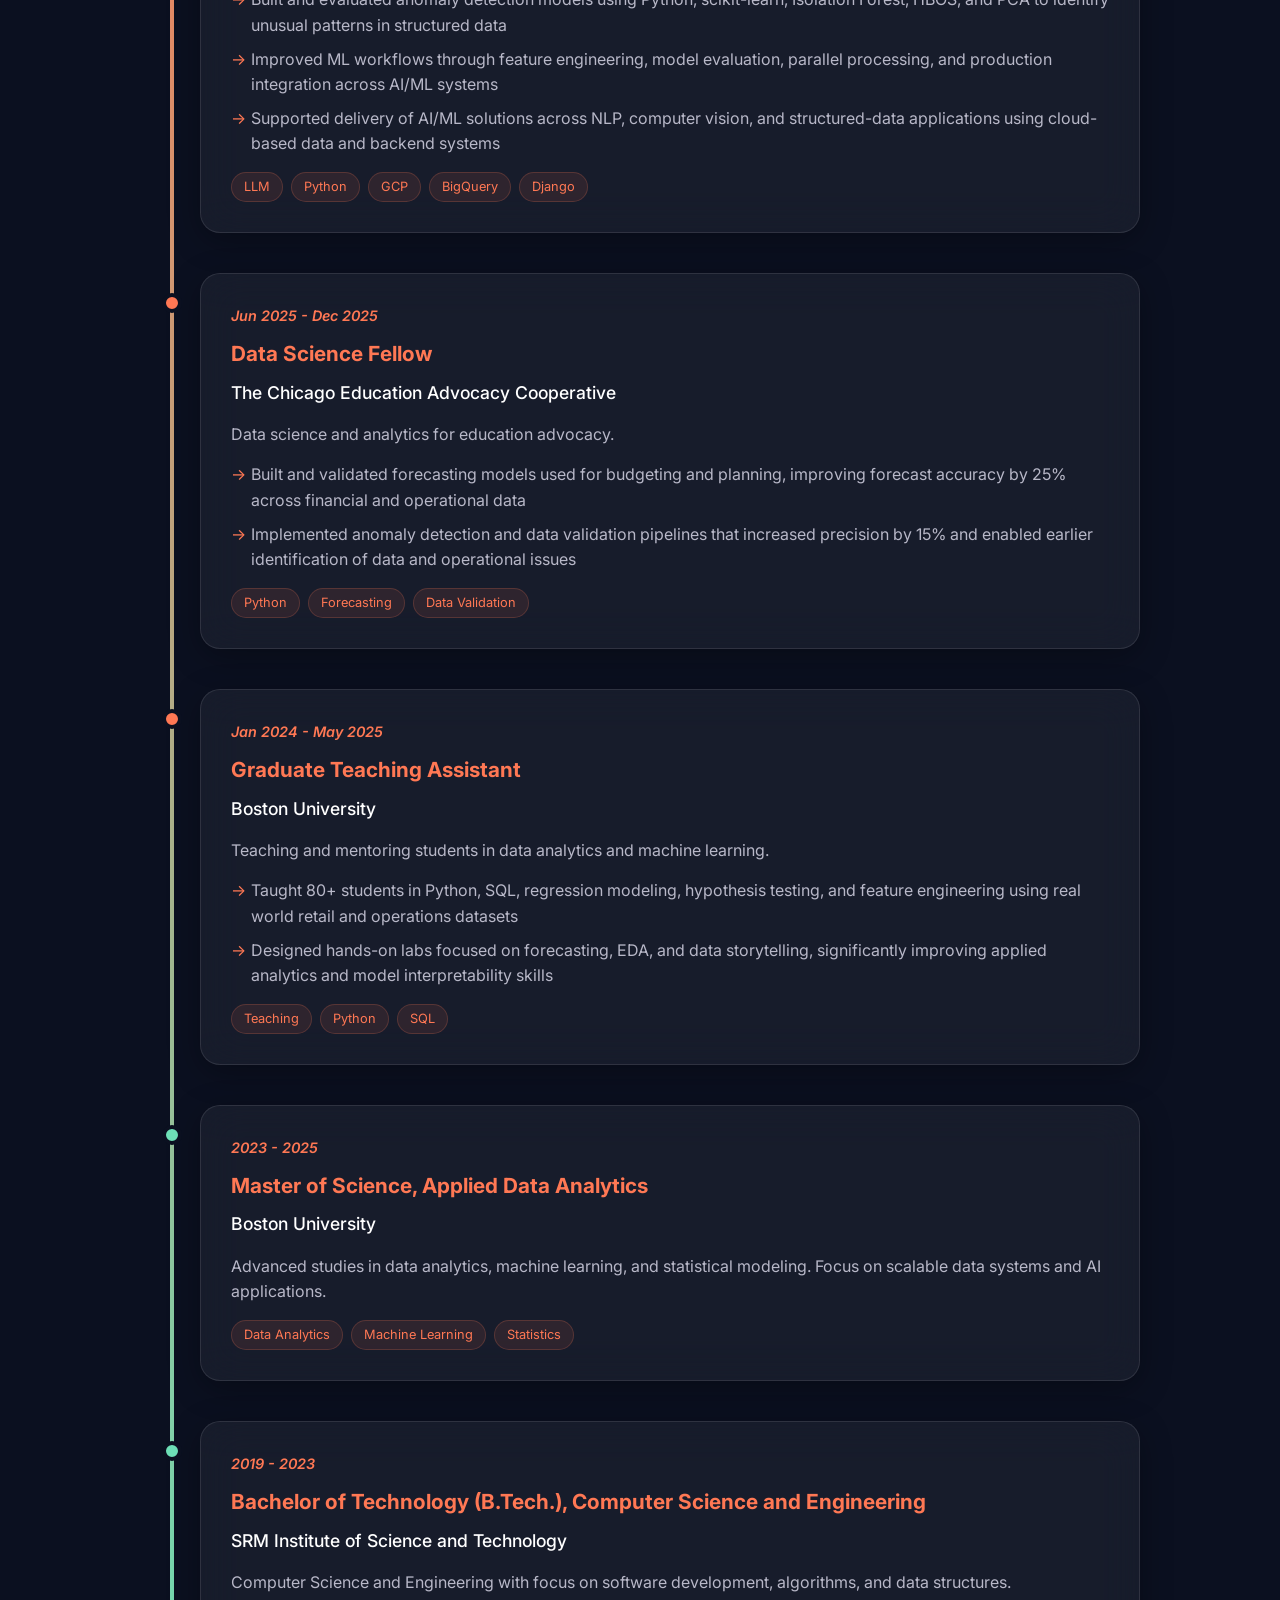
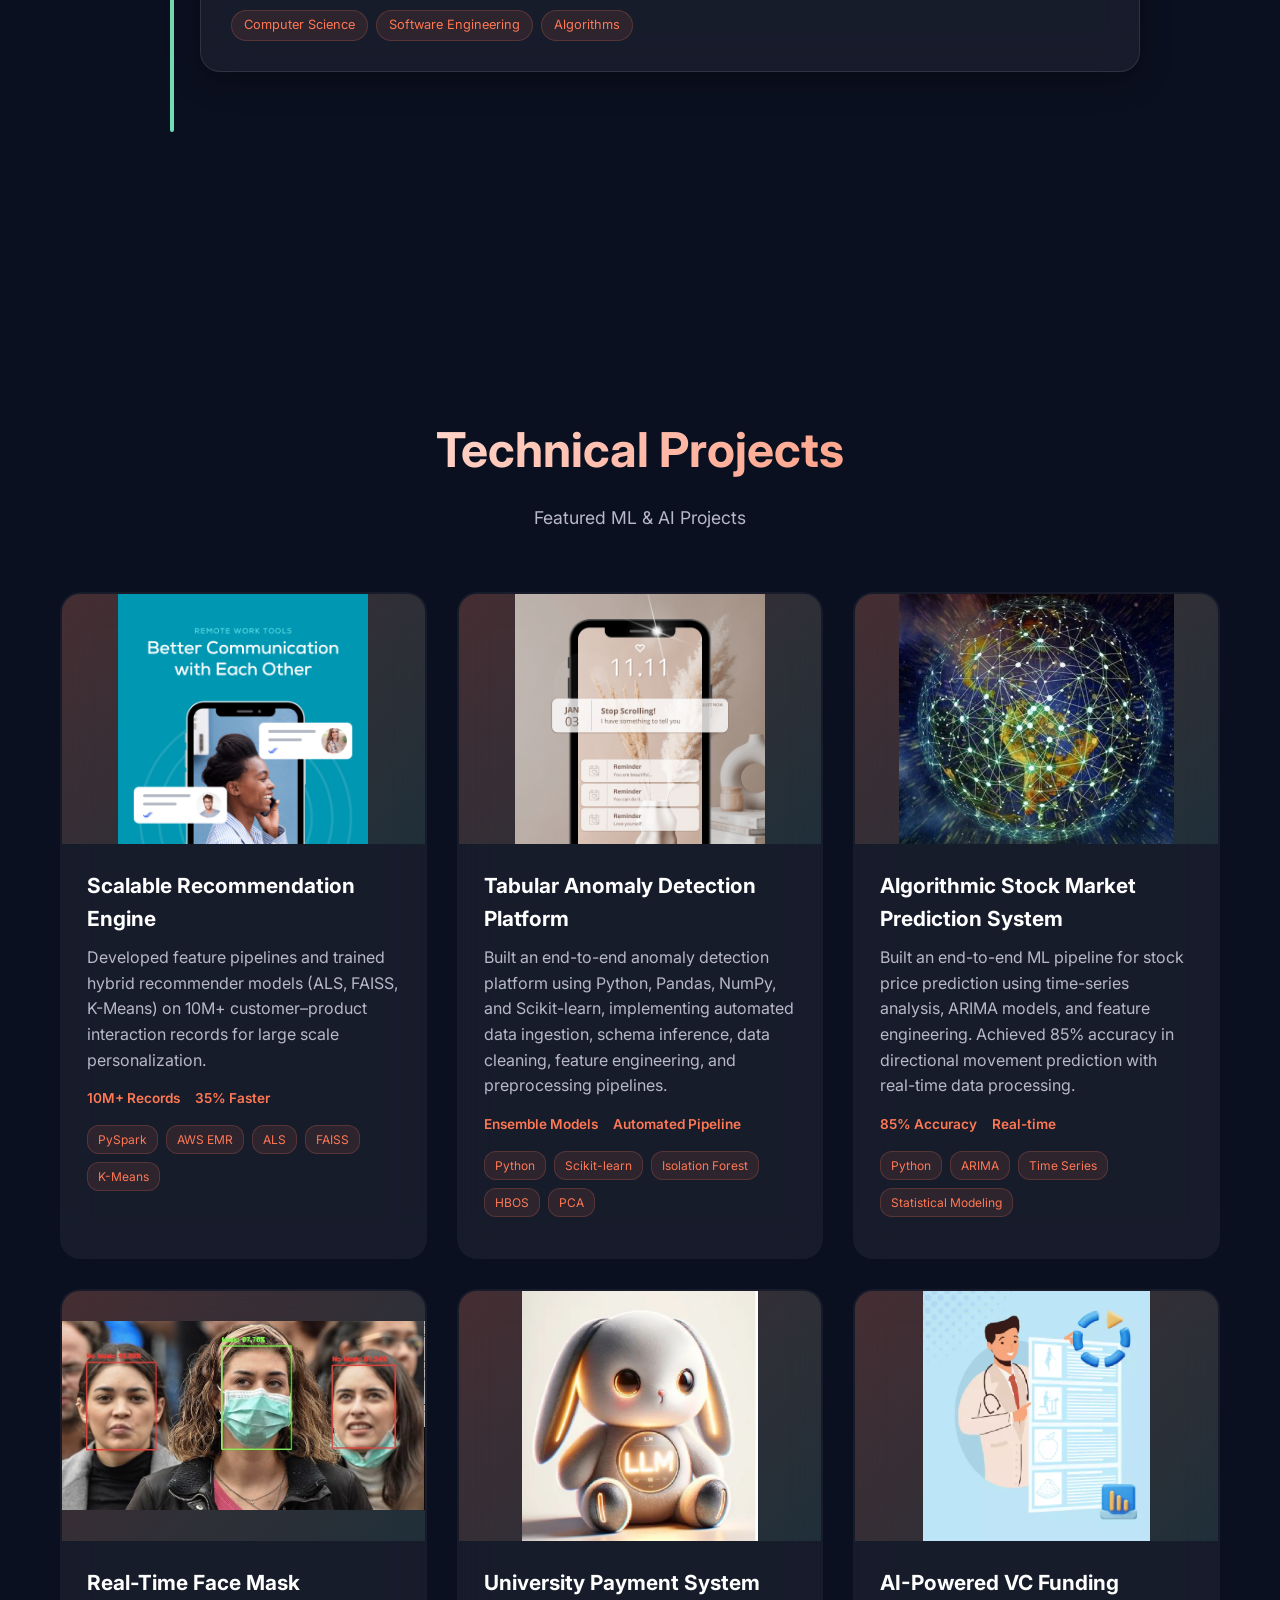
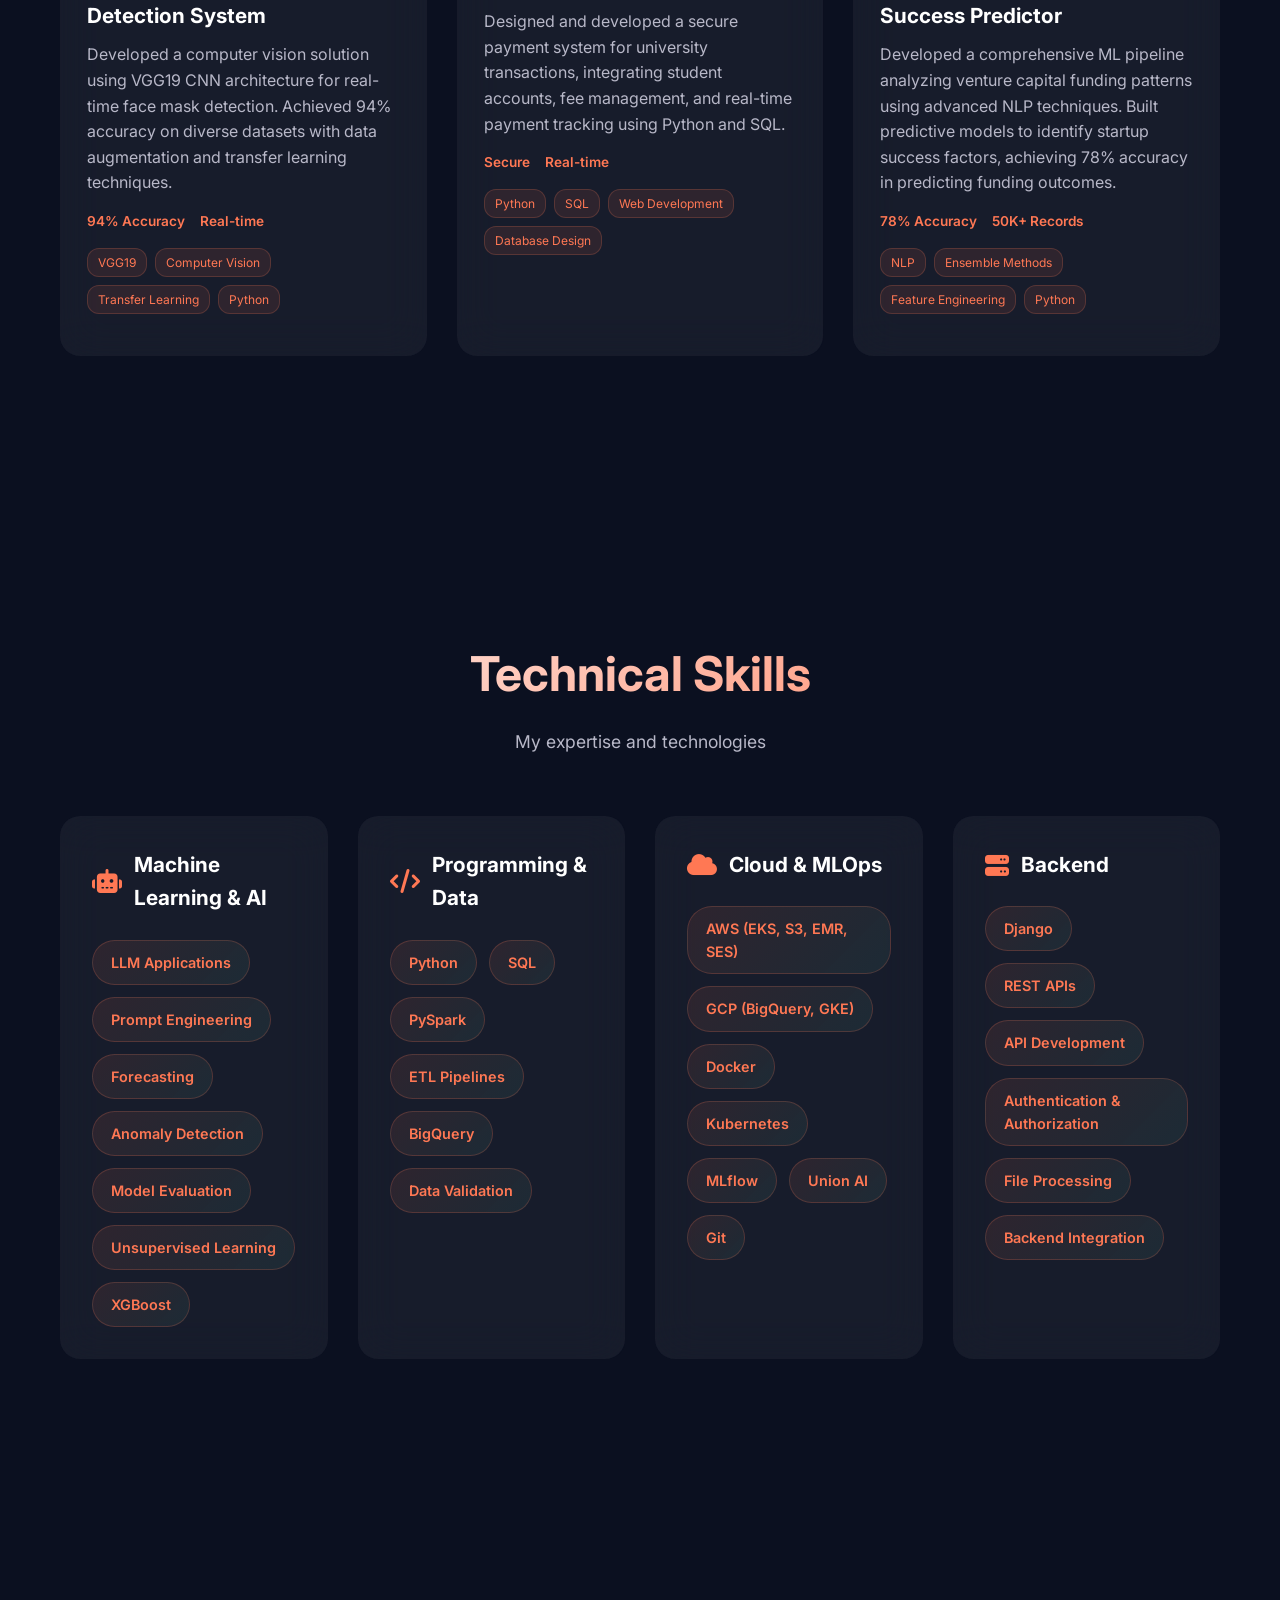
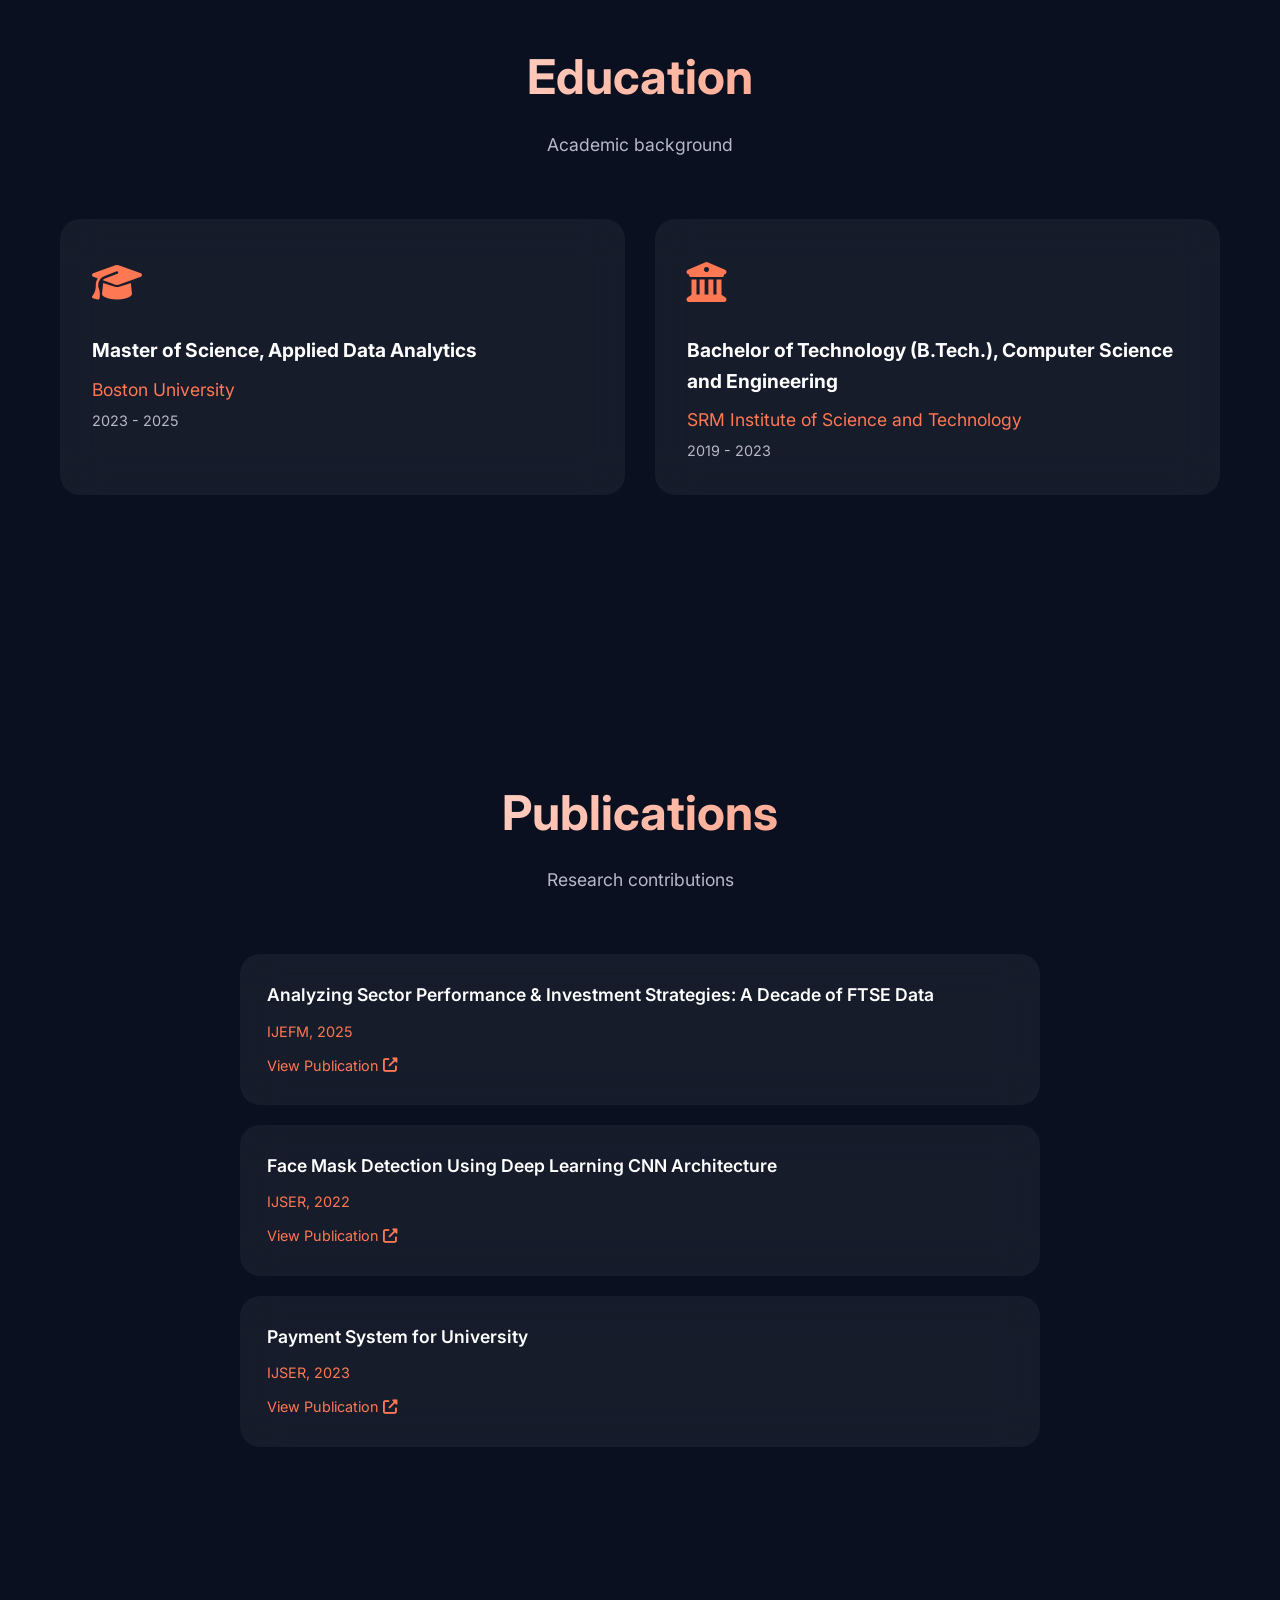
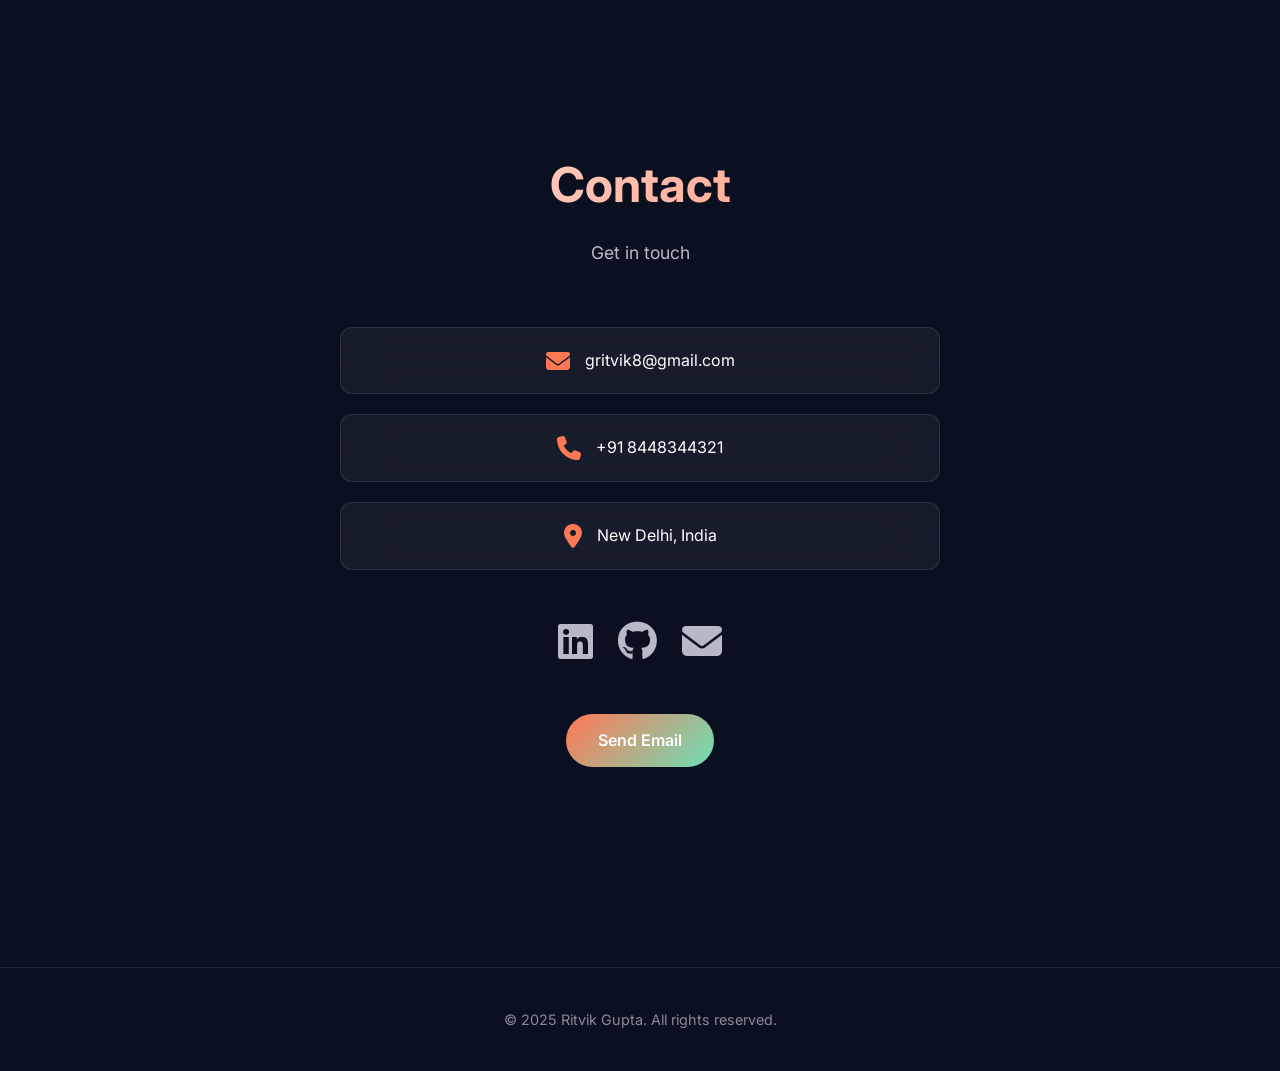
==== commit 75e02506: "radaferf" ====
--- a/index.html
+++ b/index.html
@@ -13,7 +13,7 @@
     <meta name="keywords" content="AI Engineer, ML Engineer, Data Scientist, Python, AWS, GCP, LLM, Machine Learning, Ritvik Gupta">
     <meta name="author" content="Ritvik Gupta">
     <meta name="robots" content="index, follow">
-    <meta name="theme-color" content="#06141b">
+    <meta name="theme-color" content="#0b1020">
     <meta property="og:title" content="Ritvik Gupta | AI/ML Engineer | Data Scientist">
     <meta property="og:description" content="AI/ML Engineer with 2+ years experience building production-grade ML and LLM applications.">
     <meta property="og:type" content="website">
@@ -29,11 +29,11 @@
     <link rel="stylesheet" href="https://cdnjs.cloudflare.com/ajax/libs/font-awesome/6.4.0/css/all.min.css">
     <style>
         :root {
-            --primary-purple: #14b8a6;
-            --primary-violet: #f59e0b;
-            --bg-primary: #06141b;
-            --bg-secondary: #0f1f26;
-            --bg-tertiary: #17313b;
+            --accent-primary: #ff7854;
+            --accent-secondary: #6ddfb6;
+            --bg-primary: #0b1020;
+            --bg-secondary: #121a33;
+            --bg-tertiary: #1d2952;
             --text-primary: #ffffff;
             --text-secondary: #b8b8c8;
             --text-tertiary: #888898;
@@ -49,7 +49,7 @@
             --text-secondary: #4a4a5e;
             --text-tertiary: #6a6a7e;
             --glass-bg: rgba(255, 255, 255, 0.8);
-            --glass-border: rgba(20, 184, 166, 0.2);
+            --glass-border: rgba(255, 120, 84, 0.2);
         }
 
         * {
@@ -60,17 +60,17 @@
 
         html {
             scroll-behavior: smooth;
-            scroll-padding-top: 0;
+            scroll-padding-top: 96px;
             background: var(--bg-primary);
         }
 
         ::-webkit-scrollbar-thumb {
-            background: linear-gradient(135deg, var(--primary-purple), var(--primary-violet));
+            background: linear-gradient(135deg, var(--accent-primary), var(--accent-secondary));
             border-radius: 5px;
         }
 
         ::-webkit-scrollbar-thumb:hover {
-            background: linear-gradient(135deg, var(--primary-violet), var(--primary-purple));
+            background: linear-gradient(135deg, var(--accent-secondary), var(--accent-primary));
         }
 
         body {
@@ -89,10 +89,27 @@
             width: 100%;
             height: 100%;
             background: 
-                radial-gradient(ellipse at top left, rgba(20, 184, 166, 0.16) 0%, transparent 50%),
-                radial-gradient(ellipse at bottom right, rgba(245, 158, 11, 0.12) 0%, transparent 50%);
+                radial-gradient(ellipse at top left, rgba(255, 120, 84, 0.18) 0%, transparent 48%),
+                radial-gradient(ellipse at top right, rgba(109, 222, 182, 0.14) 0%, transparent 42%),
+                radial-gradient(ellipse at bottom left, rgba(255, 214, 102, 0.12) 0%, transparent 45%),
+                radial-gradient(ellipse at bottom right, rgba(109, 222, 182, 0.14) 0%, transparent 48%);
+            z-index: -2;
+            pointer-events: none;
+        }
+
+        body::after {
+            content: '';
+            position: fixed;
+            inset: 0;
+            background-image:
+                radial-gradient(circle at 20% 20%, rgba(255, 255, 255, 0.07) 0 1px, transparent 1.5px),
+                radial-gradient(circle at 80% 30%, rgba(255, 255, 255, 0.05) 0 1px, transparent 1.5px),
+                radial-gradient(circle at 50% 80%, rgba(255, 255, 255, 0.06) 0 1px, transparent 1.5px);
+            background-size: 140px 140px;
+            opacity: 0.45;
             z-index: -1;
             pointer-events: none;
+            mix-blend-mode: screen;
         }
 
         /* Floating Animation */
@@ -117,7 +134,7 @@
             left: 0;
             width: 0%;
             height: 3px;
-            background: linear-gradient(90deg, var(--primary-purple), var(--primary-violet));
+            background: linear-gradient(90deg, var(--accent-primary), var(--accent-secondary));
             z-index: 10000;
             transition: width 0.1s ease;
         }
@@ -159,7 +176,7 @@
         .logo-text {
             font-size: 4rem;
             font-weight: 800;
-            background: linear-gradient(135deg, var(--primary-purple) 0%, var(--primary-violet) 50%, var(--primary-purple) 100%);
+            background: linear-gradient(135deg, var(--accent-primary) 0%, var(--accent-secondary) 50%, var(--accent-primary) 100%);
             background-size: 200% 200%;
             -webkit-background-clip: text;
             -webkit-text-fill-color: transparent;
@@ -189,7 +206,7 @@
             width: 100%;
             height: 100%;
             border: 3px solid transparent;
-            border-top: 3px solid var(--primary-purple);
+            border-top: 3px solid var(--accent-primary);
             border-radius: 50%;
             animation: spin 1.5s linear infinite;
         }
@@ -199,7 +216,7 @@
             height: 70%;
             top: 15%;
             left: 15%;
-            border-top-color: var(--primary-violet);
+            border-top-color: var(--accent-secondary);
             animation-duration: 1.2s;
             animation-direction: reverse;
         }
@@ -209,7 +226,7 @@
             height: 40%;
             top: 30%;
             left: 30%;
-            border-top-color: var(--primary-purple);
+            border-top-color: var(--accent-primary);
             animation-duration: 0.8s;
         }
 
@@ -221,7 +238,7 @@
         }
 
         .loading-role {
-            background: linear-gradient(135deg, var(--primary-purple) 0%, var(--primary-violet) 100%);
+            background: linear-gradient(135deg, var(--accent-primary) 0%, var(--accent-secondary) 100%);
             -webkit-background-clip: text;
             -webkit-text-fill-color: transparent;
             background-clip: text;
@@ -237,14 +254,14 @@
         .loading-progress {
             width: 100%;
             height: 4px;
-            background: rgba(20, 184, 166, 0.1);
+            background: rgba(255, 120, 84, 0.1);
             border-radius: 2px;
             overflow: hidden;
         }
 
         .progress-bar {
             height: 100%;
-            background: linear-gradient(90deg, var(--primary-purple) 0%, var(--primary-violet) 100%);
+            background: linear-gradient(90deg, var(--accent-primary) 0%, var(--accent-secondary) 100%);
             border-radius: 2px;
             width: 0%;
             animation: progressLoad 3s ease-out forwards;
@@ -291,13 +308,13 @@
         nav.scrolled {
             background: rgba(9, 9, 11, 0.95);
             backdrop-filter: blur(30px);
-            border-bottom: 1px solid rgba(20, 184, 166, 0.2);
+            border-bottom: 1px solid rgba(255, 120, 84, 0.2);
         }
 
         .logo {
             font-size: 1.5rem;
             font-weight: 700;
-            background: linear-gradient(135deg, var(--primary-purple) 0%, var(--primary-violet) 100%);
+            background: linear-gradient(135deg, var(--accent-primary) 0%, var(--accent-secondary) 100%);
             background-size: 200% 200%;
             -webkit-background-clip: text;
             -webkit-text-fill-color: transparent;
@@ -324,7 +341,7 @@
         }
 
         .nav-links a:focus {
-            outline: 2px solid var(--primary-purple);
+            outline: 2px solid var(--accent-primary);
             outline-offset: 4px;
             border-radius: 4px;
         }
@@ -340,7 +357,7 @@
             left: 0;
             width: 0;
             height: 1px;
-            background: var(--primary-purple);
+            background: var(--accent-primary);
             transition: width 0.3s ease;
         }
 
@@ -381,7 +398,8 @@
 
         /* Section Spacing */
         section {
-            padding: 80px 0;
+            padding: 120px 0;
+            scroll-margin-top: 96px;
         }
 
         #hero {
@@ -400,10 +418,9 @@
             flex-direction: column;
             justify-content: center;
             align-items: center;
-            padding: 120px 40px 60px;
+            padding: 140px 40px 80px;
             text-align: center;
             position: relative;
-            overflow: hidden;
         }
 
         #particle-canvas {
@@ -413,7 +430,7 @@
             width: 100%;
             height: 100%;
             overflow: hidden;
-            z-index: -1;
+            z-index: 0;
             pointer-events: none;
         }
 
@@ -425,7 +442,7 @@
         .hero-title {
             font-size: clamp(3rem, 8vw, 6rem);
             font-weight: 800;
-            background: linear-gradient(135deg, var(--text-primary) 0%, var(--primary-purple) 50%, var(--primary-violet) 100%);
+            background: linear-gradient(135deg, var(--text-primary) 0%, var(--accent-primary) 50%, var(--accent-secondary) 100%);
             background-size: 200% 200%;
             -webkit-background-clip: text;
             -webkit-text-fill-color: transparent;
@@ -473,13 +490,13 @@
 
         .metric-item:hover {
             transform: translateY(-5px);
-            border-color: rgba(20, 184, 166, 0.3);
+            border-color: rgba(255, 120, 84, 0.3);
         }
 
         .metric-value {
             font-size: 2.5rem;
             font-weight: 700;
-            background: linear-gradient(135deg, var(--primary-purple) 0%, var(--primary-violet) 100%);
+            background: linear-gradient(135deg, var(--accent-primary) 0%, var(--accent-secondary) 100%);
             -webkit-background-clip: text;
             -webkit-text-fill-color: transparent;
             background-clip: text;
@@ -516,7 +533,7 @@
         }
 
         .btn:focus {
-            outline: 2px solid var(--primary-purple);
+            outline: 2px solid var(--accent-primary);
             outline-offset: 3px;
         }
 
@@ -539,24 +556,24 @@
         }
 
         .btn-primary {
-            background: linear-gradient(135deg, var(--primary-purple) 0%, var(--primary-violet) 100%);
+            background: linear-gradient(135deg, var(--accent-primary) 0%, var(--accent-secondary) 100%);
             color: white;
             border: none;
         }
 
         .btn-primary:hover {
             transform: translateY(-3px);
-            box-shadow: 0 10px 30px rgba(20, 184, 166, 0.32);
+            box-shadow: 0 10px 30px rgba(255, 120, 84, 0.32);
         }
 
         .btn-secondary {
             background: transparent;
-            color: var(--primary-purple);
-            border: 2px solid var(--primary-purple);
+            color: var(--accent-primary);
+            border: 2px solid var(--accent-primary);
         }
 
         .btn-secondary:hover {
-            background: rgba(20, 184, 166, 0.1);
+            background: rgba(255, 120, 84, 0.1);
             transform: translateY(-3px);
         }
 
@@ -577,8 +594,8 @@
         }
 
         .social-links a:hover {
-            color: var(--primary-purple);
-            border-color: var(--primary-purple);
+            color: var(--accent-primary);
+            border-color: var(--accent-primary);
             transform: translateY(-5px);
         }
 
@@ -596,7 +613,7 @@
             font-size: clamp(2rem, 5vw, 3rem);
             font-weight: 700;
             margin-bottom: 15px;
-            background: linear-gradient(135deg, var(--text-primary) 0%, var(--primary-purple) 50%, var(--primary-violet) 100%);
+            background: linear-gradient(135deg, var(--text-primary) 0%, var(--accent-primary) 50%, var(--accent-secondary) 100%);
             background-size: 200% 200%;
             -webkit-background-clip: text;
             -webkit-text-fill-color: transparent;
@@ -624,7 +641,7 @@
             top: 0;
             bottom: 0;
             width: 4px;
-            background: linear-gradient(to bottom, var(--primary-purple), var(--primary-violet));
+            background: linear-gradient(to bottom, var(--accent-primary), var(--accent-secondary));
             border-radius: 2px;
         }
 
@@ -640,7 +657,7 @@
             position: absolute;
             width: 20px;
             height: 20px;
-            background: var(--primary-purple);
+            background: var(--accent-primary);
             border: 4px solid var(--bg-primary);
             border-radius: 50%;
             top: 20px;
@@ -649,7 +666,7 @@
         }
 
         .timeline-marker.education {
-            background: var(--primary-violet);
+            background: var(--accent-secondary);
         }
 
         .timeline-content {
@@ -665,8 +682,8 @@
         .timeline-content:hover {
             transform: translateX(10px);
             transform: translateY(-8px) scale(1.02);
-            box-shadow: 0 20px 60px rgba(20, 184, 166, 0.24);
-            border-color: rgba(20, 184, 166, 0.34);
+            box-shadow: 0 20px 60px rgba(255, 120, 84, 0.24);
+            border-color: rgba(255, 120, 84, 0.34);
         }
 
         .timeline-content h3,
@@ -679,7 +696,7 @@
 
         .timeline-date {
             font-size: 0.9rem;
-            color: var(--primary-purple);
+            color: var(--accent-primary);
             font-weight: 600;
             margin-bottom: 10px;
             font-style: italic;
@@ -688,7 +705,7 @@
         .timeline-role {
             font-size: 1.3rem;
             font-weight: 700;
-            color: var(--primary-purple);
+            color: var(--accent-primary);
             margin-bottom: 8px;
         }
 
@@ -721,7 +738,7 @@
             content: '→';
             position: absolute;
             left: 0;
-            color: var(--primary-purple);
+            color: var(--accent-primary);
         }
 
         .timeline-tags {
@@ -734,10 +751,10 @@
         .timeline-tag {
             font-size: 0.8rem;
             padding: 4px 12px;
-            background: rgba(20, 184, 166, 0.1);
-            color: var(--primary-purple);
+            background: rgba(255, 120, 84, 0.1);
+            color: var(--accent-primary);
             border-radius: 20px;
-            border: 1px solid rgba(20, 184, 166, 0.2);
+            border: 1px solid rgba(255, 120, 84, 0.2);
         }
 
         /* Projects Section */
@@ -768,7 +785,7 @@
             bottom: 0;
             border-radius: 20px;
             padding: 2px;
-            background: linear-gradient(135deg, var(--primary-purple), var(--primary-violet), var(--primary-purple));
+            background: linear-gradient(135deg, var(--accent-primary), var(--accent-secondary), var(--accent-primary));
             -webkit-mask: linear-gradient(#fff 0 0) content-box, linear-gradient(#fff 0 0);
             mask: linear-gradient(#fff 0 0) content-box, linear-gradient(#fff 0 0);
             -webkit-mask-composite: xor;
@@ -784,7 +801,7 @@
             left: 50%;
             width: 200%;
             height: 200%;
-            background: radial-gradient(circle, rgba(20, 184, 166, 0.1) 0%, transparent 70%);
+            background: radial-gradient(circle, rgba(255, 120, 84, 0.1) 0%, transparent 70%);
             transform: translate(-50%, -50%);
             opacity: 0;
             transition: opacity 0.4s ease;
@@ -794,9 +811,9 @@
         .project-card:hover {
             transform: translateY(-15px) rotateX(5deg) rotateY(-5deg);
             box-shadow: 
-                0 25px 50px rgba(20, 184, 166, 0.22),
+                0 25px 50px rgba(255, 120, 84, 0.22),
                 0 15px 30px rgba(0, 0, 0, 0.2),
-                0 5px 15px rgba(20, 184, 166, 0.08);
+                0 5px 15px rgba(255, 120, 84, 0.08);
         }
 
         .project-card:hover::before {
@@ -810,7 +827,7 @@
         .project-image {
             width: 100%;
             height: 250px;
-            background: linear-gradient(135deg, rgba(20, 184, 166, 0.2) 0%, rgba(245, 158, 11, 0.1) 100%);
+            background: linear-gradient(135deg, rgba(255, 120, 84, 0.2) 0%, rgba(109, 222, 182, 0.1) 100%);
             border-radius: 12px 12px 0 0;
             overflow: hidden;
             display: flex;
@@ -865,7 +882,7 @@
 
         .project-metric {
             font-size: 0.85rem;
-            color: var(--primary-purple);
+            color: var(--accent-primary);
             font-weight: 600;
         }
 
@@ -879,10 +896,10 @@
         .tech-tag {
             font-size: 0.75rem;
             padding: 4px 10px;
-            background: rgba(20, 184, 166, 0.1);
-            color: var(--primary-purple);
+            background: rgba(255, 120, 84, 0.1);
+            color: var(--accent-primary);
             border-radius: 12px;
-            border: 1px solid rgba(20, 184, 166, 0.2);
+            border: 1px solid rgba(255, 120, 84, 0.2);
         }
 
         .project-links {
@@ -891,7 +908,7 @@
         }
 
         .project-link {
-            color: var(--primary-purple);
+            color: var(--accent-primary);
             text-decoration: none;
             font-size: 0.9rem;
             font-weight: 500;
@@ -899,7 +916,7 @@
         }
 
         .project-link:hover {
-            color: var(--primary-violet);
+            color: var(--accent-secondary);
         }
 
         /* Skills Section */
@@ -930,7 +947,7 @@
             bottom: 0;
             border-radius: 20px;
             padding: 2px;
-            background: linear-gradient(135deg, var(--primary-purple), var(--primary-violet), var(--primary-purple));
+            background: linear-gradient(135deg, var(--accent-primary), var(--accent-secondary), var(--accent-primary));
             -webkit-mask: linear-gradient(#fff 0 0) content-box, linear-gradient(#fff 0 0);
             mask: linear-gradient(#fff 0 0) content-box, linear-gradient(#fff 0 0);
             -webkit-mask-composite: xor;
@@ -946,7 +963,7 @@
             left: -50%;
             width: 200%;
             height: 200%;
-            background: radial-gradient(circle, rgba(20, 184, 166, 0.08) 0%, transparent 60%);
+            background: radial-gradient(circle, rgba(255, 120, 84, 0.08) 0%, transparent 60%);
             transform: rotate(45deg);
             opacity: 0;
             transition: opacity 0.4s ease;
@@ -956,7 +973,7 @@
         .skill-category:hover {
             transform: translateY(-10px) rotateX(3deg) rotateY(-3deg);
             box-shadow: 
-                0 20px 40px rgba(20, 184, 166, 0.18),
+                0 20px 40px rgba(255, 120, 84, 0.18),
                 0 10px 20px rgba(0, 0, 0, 0.15);
         }
 
@@ -979,7 +996,7 @@
         }
 
         .skill-category-title i {
-            color: var(--primary-purple);
+            color: var(--accent-primary);
             font-size: 1.5rem;
             transition: all 0.3s ease;
         }
@@ -996,12 +1013,12 @@
 
         .skill-tag {
             padding: 10px 18px;
-            background: linear-gradient(135deg, rgba(20, 184, 166, 0.1) 0%, rgba(245, 158, 11, 0.08) 100%);
-            color: var(--primary-purple);
+            background: linear-gradient(135deg, rgba(255, 120, 84, 0.1) 0%, rgba(109, 222, 182, 0.08) 100%);
+            color: var(--accent-primary);
             border-radius: 25px;
             font-size: 0.9rem;
             font-weight: 600;
-            border: 1px solid rgba(20, 184, 166, 0.2);
+            border: 1px solid rgba(255, 120, 84, 0.2);
             transition: all 0.3s ease;
             cursor: default;
             position: relative;
@@ -1016,16 +1033,16 @@
             width: 0;
             height: 0;
             border-radius: 50%;
-            background: rgba(20, 184, 166, 0.16);
+            background: rgba(255, 120, 84, 0.16);
             transform: translate(-50%, -50%);
             transition: width 0.6s ease, height 0.6s ease;
         }
 
         .skill-tag:hover {
-            background: linear-gradient(135deg, rgba(20, 184, 166, 0.2) 0%, rgba(245, 158, 11, 0.14) 100%);
+            background: linear-gradient(135deg, rgba(255, 120, 84, 0.2) 0%, rgba(109, 222, 182, 0.14) 100%);
             transform: translateY(-3px) scale(1.05);
-            border-color: rgba(20, 184, 166, 0.34);
-            box-shadow: 0 8px 20px rgba(20, 184, 166, 0.16);
+            border-color: rgba(255, 120, 84, 0.34);
+            box-shadow: 0 8px 20px rgba(255, 120, 84, 0.16);
         }
 
         .skill-tag:hover::before {
@@ -1066,7 +1083,7 @@
             bottom: 0;
             border-radius: 20px;
             padding: 2px;
-            background: linear-gradient(135deg, var(--primary-purple), var(--primary-violet), var(--primary-purple));
+            background: linear-gradient(135deg, var(--accent-primary), var(--accent-secondary), var(--accent-primary));
             -webkit-mask: linear-gradient(#fff 0 0) content-box, linear-gradient(#fff 0 0);
             mask: linear-gradient(#fff 0 0) content-box, linear-gradient(#fff 0 0);
             -webkit-mask-composite: xor;
@@ -1082,7 +1099,7 @@
             left: -50%;
             width: 200%;
             height: 200%;
-            background: radial-gradient(circle, rgba(20, 184, 166, 0.08) 0%, transparent 60%);
+            background: radial-gradient(circle, rgba(255, 120, 84, 0.08) 0%, transparent 60%);
             transform: rotate(45deg);
             opacity: 0;
             transition: opacity 0.4s ease;
@@ -1092,7 +1109,7 @@
         .education-card:hover {
             transform: translateY(-10px) rotateX(3deg) rotateY(-3deg);
             box-shadow: 
-                0 20px 40px rgba(20, 184, 166, 0.18),
+                0 20px 40px rgba(255, 120, 84, 0.18),
                 0 10px 20px rgba(0, 0, 0, 0.15);
         }
 
@@ -1106,7 +1123,7 @@
 
         .education-icon {
             font-size: 2.5rem;
-            color: var(--primary-purple);
+            color: var(--accent-primary);
             margin-bottom: 20px;
         }
 
@@ -1119,7 +1136,7 @@
 
         .education-institution {
             font-size: 1.1rem;
-            color: var(--primary-purple);
+            color: var(--accent-primary);
             margin-bottom: 5px;
         }
 
@@ -1156,7 +1173,7 @@
             bottom: 0;
             border-radius: 16px;
             padding: 2px;
-            background: linear-gradient(135deg, var(--primary-purple), var(--primary-violet));
+            background: linear-gradient(135deg, var(--accent-primary), var(--accent-secondary));
             -webkit-mask: linear-gradient(#fff 0 0) content-box, linear-gradient(#fff 0 0);
             mask: linear-gradient(#fff 0 0) content-box, linear-gradient(#fff 0 0);
             -webkit-mask-composite: xor;
@@ -1173,7 +1190,7 @@
             left: -50%;
             width: 200%;
             height: 200%;
-            background: radial-gradient(circle, rgba(20, 184, 166, 0.08) 0%, transparent 60%);
+            background: radial-gradient(circle, rgba(255, 120, 84, 0.08) 0%, transparent 60%);
             transform: rotate(45deg);
             opacity: 0;
             transition: opacity 0.4s ease;
@@ -1183,7 +1200,7 @@
         .publication-item:hover {
             transform: translateY(-8px) rotateX(2deg) rotateY(-2deg);
             box-shadow: 
-                0 15px 35px rgba(20, 184, 166, 0.16),
+                0 15px 35px rgba(255, 120, 84, 0.16),
                 0 8px 15px rgba(0, 0, 0, 0.1);
         }
 
@@ -1204,12 +1221,12 @@
 
         .publication-journal {
             font-size: 0.9rem;
-            color: var(--primary-purple);
+            color: var(--accent-primary);
             margin-bottom: 10px;
         }
 
         .publication-link {
-            color: var(--primary-purple);
+            color: var(--accent-primary);
             text-decoration: none;
             font-size: 0.9rem;
             display: inline-flex;
@@ -1219,7 +1236,7 @@
         }
 
         .publication-link:hover {
-            color: var(--primary-violet);
+            color: var(--accent-secondary);
             gap: 10px;
         }
 
@@ -1252,12 +1269,12 @@
 
         .contact-item:hover {
             transform: translateY(-5px);
-            border-color: rgba(20, 184, 166, 0.3);
+            border-color: rgba(255, 120, 84, 0.3);
         }
 
         .contact-item i {
             font-size: 1.5rem;
-            color: var(--primary-purple);
+            color: var(--accent-primary);
         }
 
         .contact-item a {
@@ -1268,7 +1285,7 @@
         }
 
         .contact-item a:hover {
-            color: var(--primary-purple);
+            color: var(--accent-primary);
         }
 
         .contact-socials {
@@ -1285,13 +1302,13 @@
         }
 
         .contact-socials a:focus {
-            outline: 2px solid var(--primary-purple);
+            outline: 2px solid var(--accent-primary);
             outline-offset: 4px;
             border-radius: 50%;
         }
 
         .contact-socials a:hover {
-            color: var(--primary-purple);
+            color: var(--accent-primary);
             transform: translateY(-5px) scale(1.2);
         }
 
@@ -1313,13 +1330,13 @@
         }
 
         .social-links a:focus {
-            outline: 2px solid var(--primary-purple);
+            outline: 2px solid var(--accent-primary);
             outline-offset: 4px;
             border-radius: 50%;
         }
 
         .social-links a:hover {
-            color: var(--primary-purple);
+            color: var(--accent-primary);
             transform: translateY(-5px) scale(1.2);
         }
 
@@ -1351,7 +1368,7 @@
             backdrop-filter: blur(20px);
             border: 1px solid var(--glass-border);
             border-radius: 50%;
-            color: var(--primary-purple);
+            color: var(--accent-primary);
             font-size: 1.2rem;
             cursor: pointer;
             opacity: 0;
@@ -1367,7 +1384,7 @@
 
         .back-to-top:hover {
             transform: translateY(-5px);
-            border-color: var(--primary-purple);
+            border-color: var(--accent-primary);
         }
 
         /* Mobile Navigation */
@@ -1409,7 +1426,7 @@
         }
 
         .mobile-nav-close:focus {
-            outline: 2px solid var(--primary-purple);
+            outline: 2px solid var(--accent-primary);
             outline-offset: 4px;
             border-radius: 4px;
         }
@@ -1423,7 +1440,7 @@
         }
 
         .mobile-nav a:hover {
-            color: var(--primary-purple);
+            color: var(--accent-primary);
         }
 
         /* Responsive Design */
@@ -2212,14 +2229,6 @@
             } else {
                 nav.classList.remove('scrolled');
             }
-
-            // Parallax effect for hero content
-            const heroContent = document.querySelector('.hero-content');
-            if (heroContent) {
-                const scrolled = window.scrollY;
-                heroContent.style.transform = `translateY(${scrolled * 0.3}px)`;
-                heroContent.style.opacity = 1 - (scrolled / 700);
-            }
         });
 
         // Smooth Scrolling
@@ -2310,7 +2319,7 @@
         const ctx = canvas.getContext('2d');
         let particles = [];
         let interactionParticle = null;
-        const particleCount = 80;
+        const particleCount = 110;
         const connectionDistance = 150;
         const mouseDistance = 200;
         let mouseIsDown = false;
@@ -2327,9 +2336,9 @@
                 this.y = y || Math.random() * canvas.height;
                 this.vx = (Math.random() - 0.5) * 0.5;
                 this.vy = (Math.random() - 0.5) * 0.5;
-                this.radius = Math.random() * 2 + 1;
-                this.opacity = isNew ? 0 : 0.6;
-                this.targetOpacity = 0.6;
+                this.radius = Math.random() * 2 + 1.5;
+                this.opacity = isNew ? 0 : 0.9;
+                this.targetOpacity = 0.9;
             }
 
             update() {
@@ -2348,7 +2357,7 @@
             draw() {
                 ctx.beginPath();
                 ctx.arc(this.x, this.y, this.radius, 0, Math.PI * 2);
-                ctx.fillStyle = `rgba(20, 184, 166, ${this.opacity})`;
+                ctx.fillStyle = `rgba(255, 120, 84, ${this.opacity})`;
                 ctx.fill();
             }
         }
@@ -2376,7 +2385,7 @@
                     if (distance < connectionDistance) {
                         const opacity = (1 - distance / connectionDistance) * particles[i].opacity * particles[j].opacity;
                         ctx.beginPath();
-                        ctx.strokeStyle = `rgba(20, 184, 166, ${opacity * 0.3})`;
+                        ctx.strokeStyle = `rgba(109, 222, 182, ${opacity * 0.5})`;
                         ctx.lineWidth = 0.7;
                         ctx.moveTo(particles[i].x, particles[i].y);
                         ctx.lineTo(particles[j].x, particles[j].y);
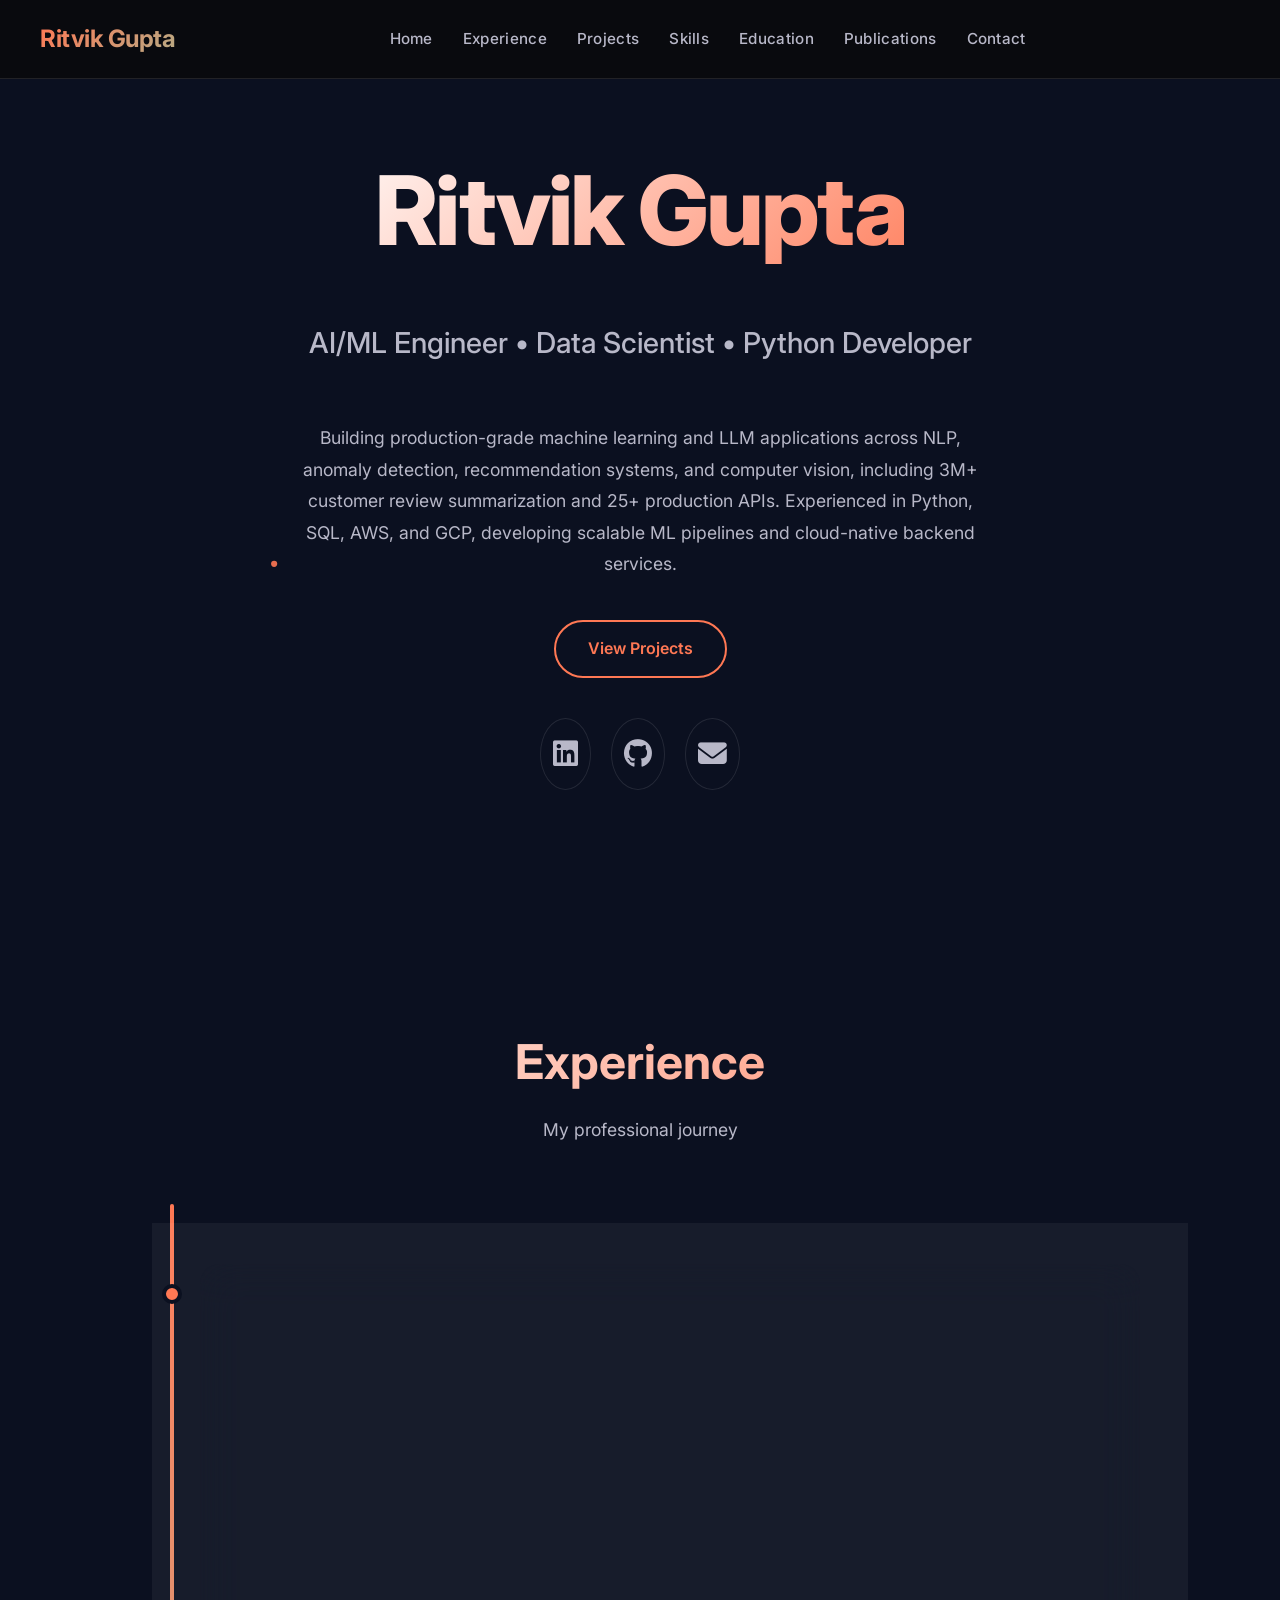
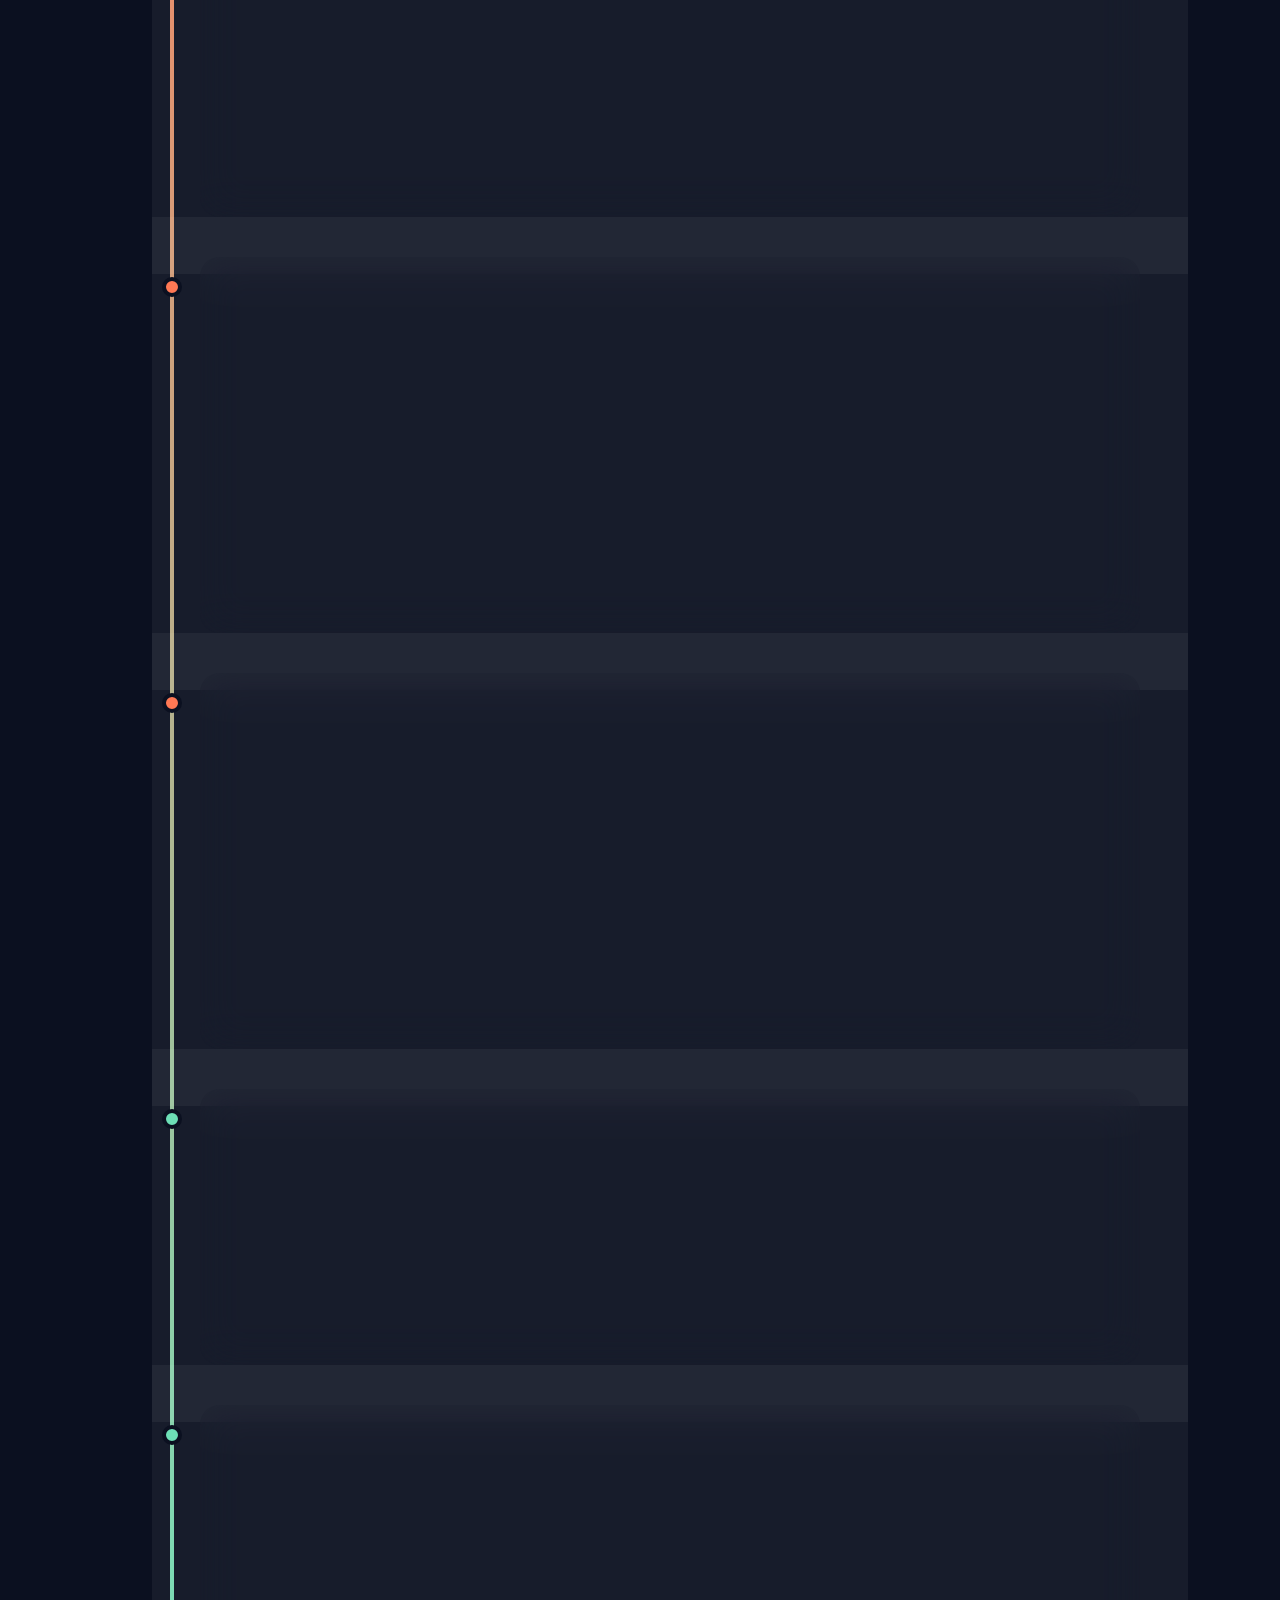
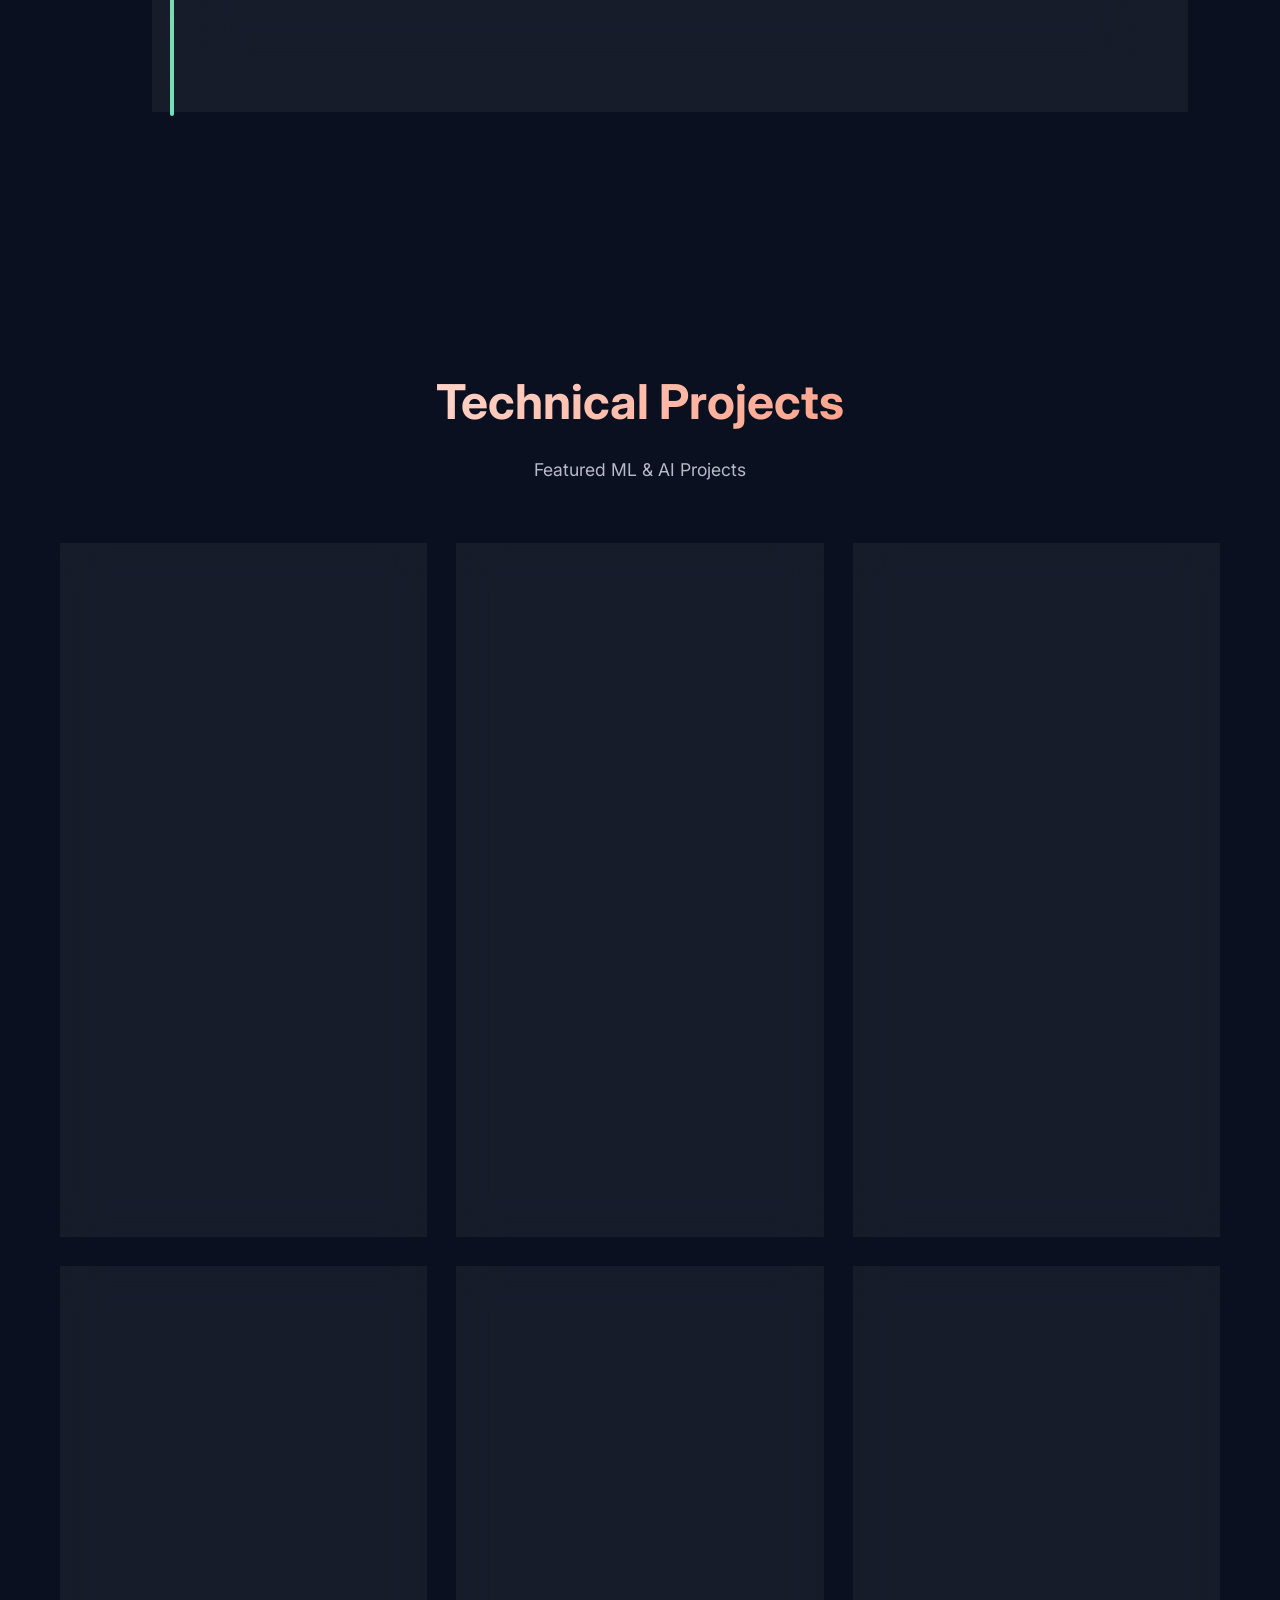
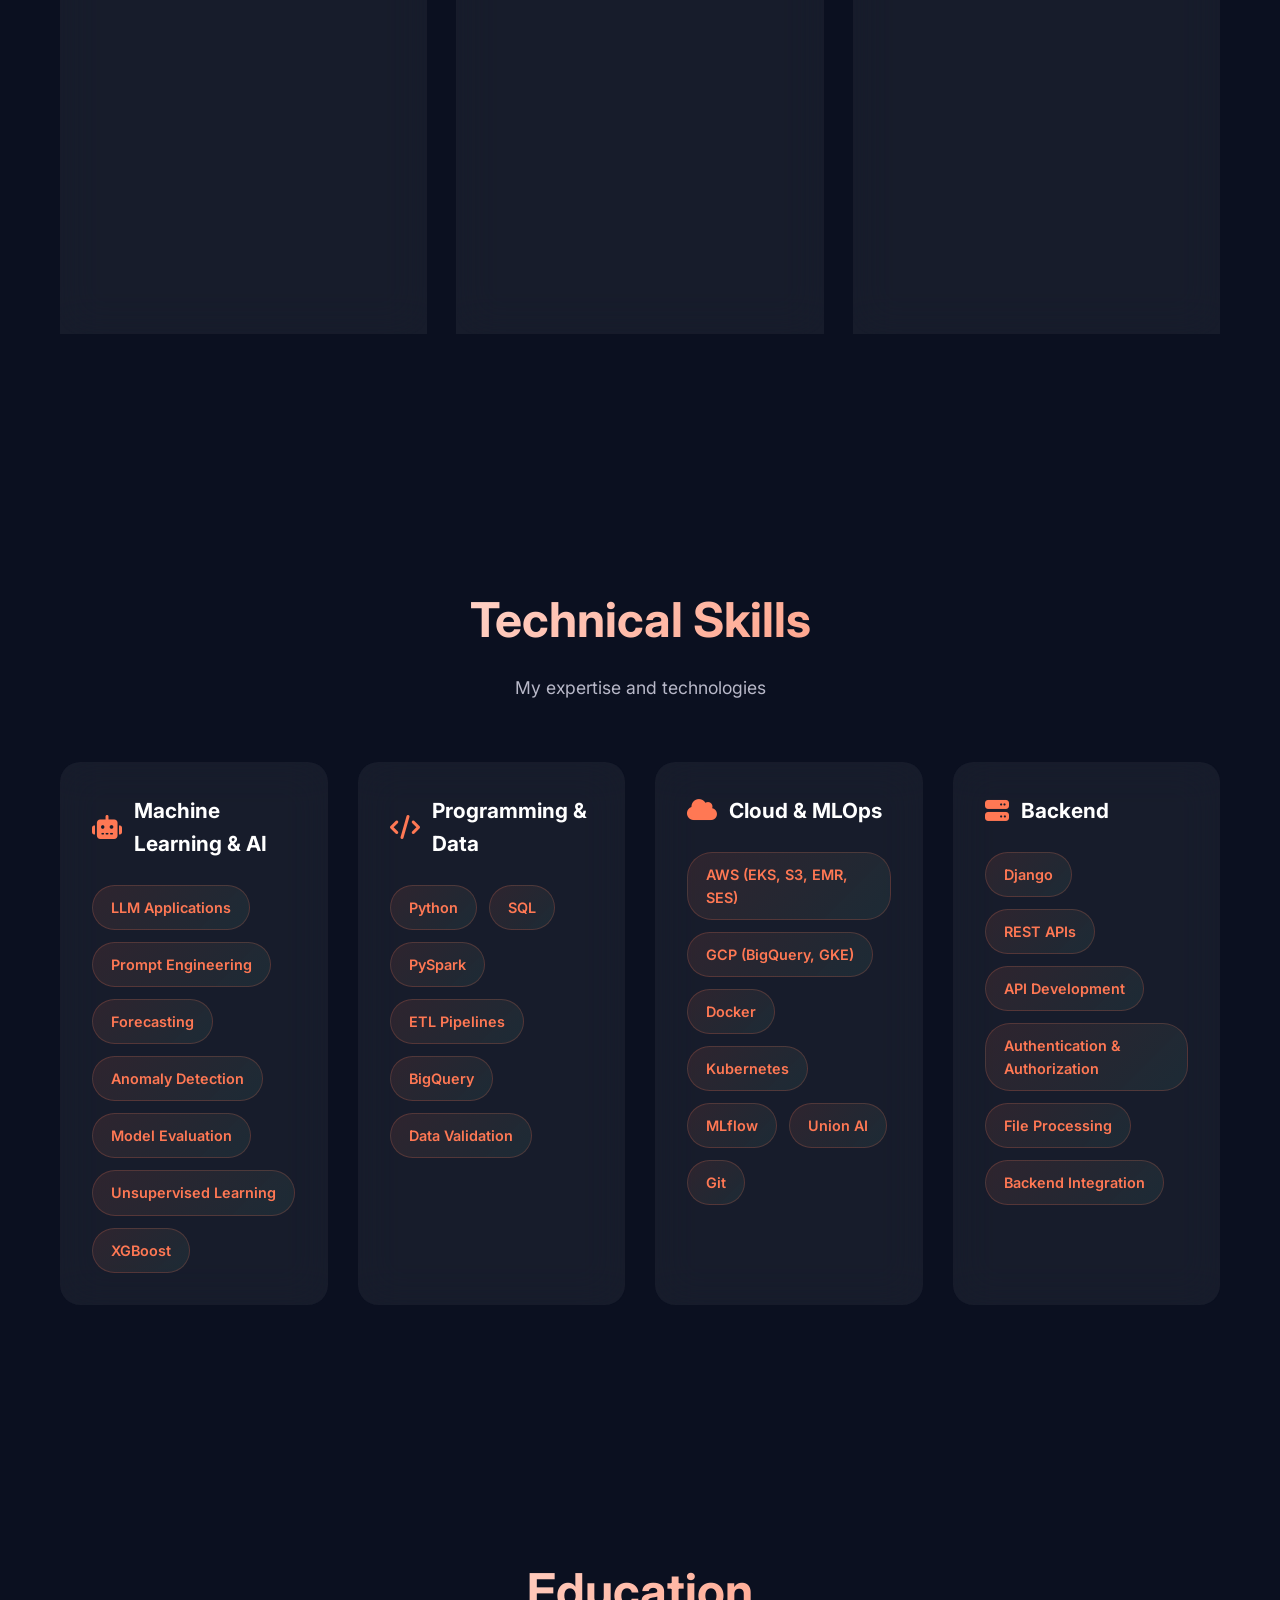
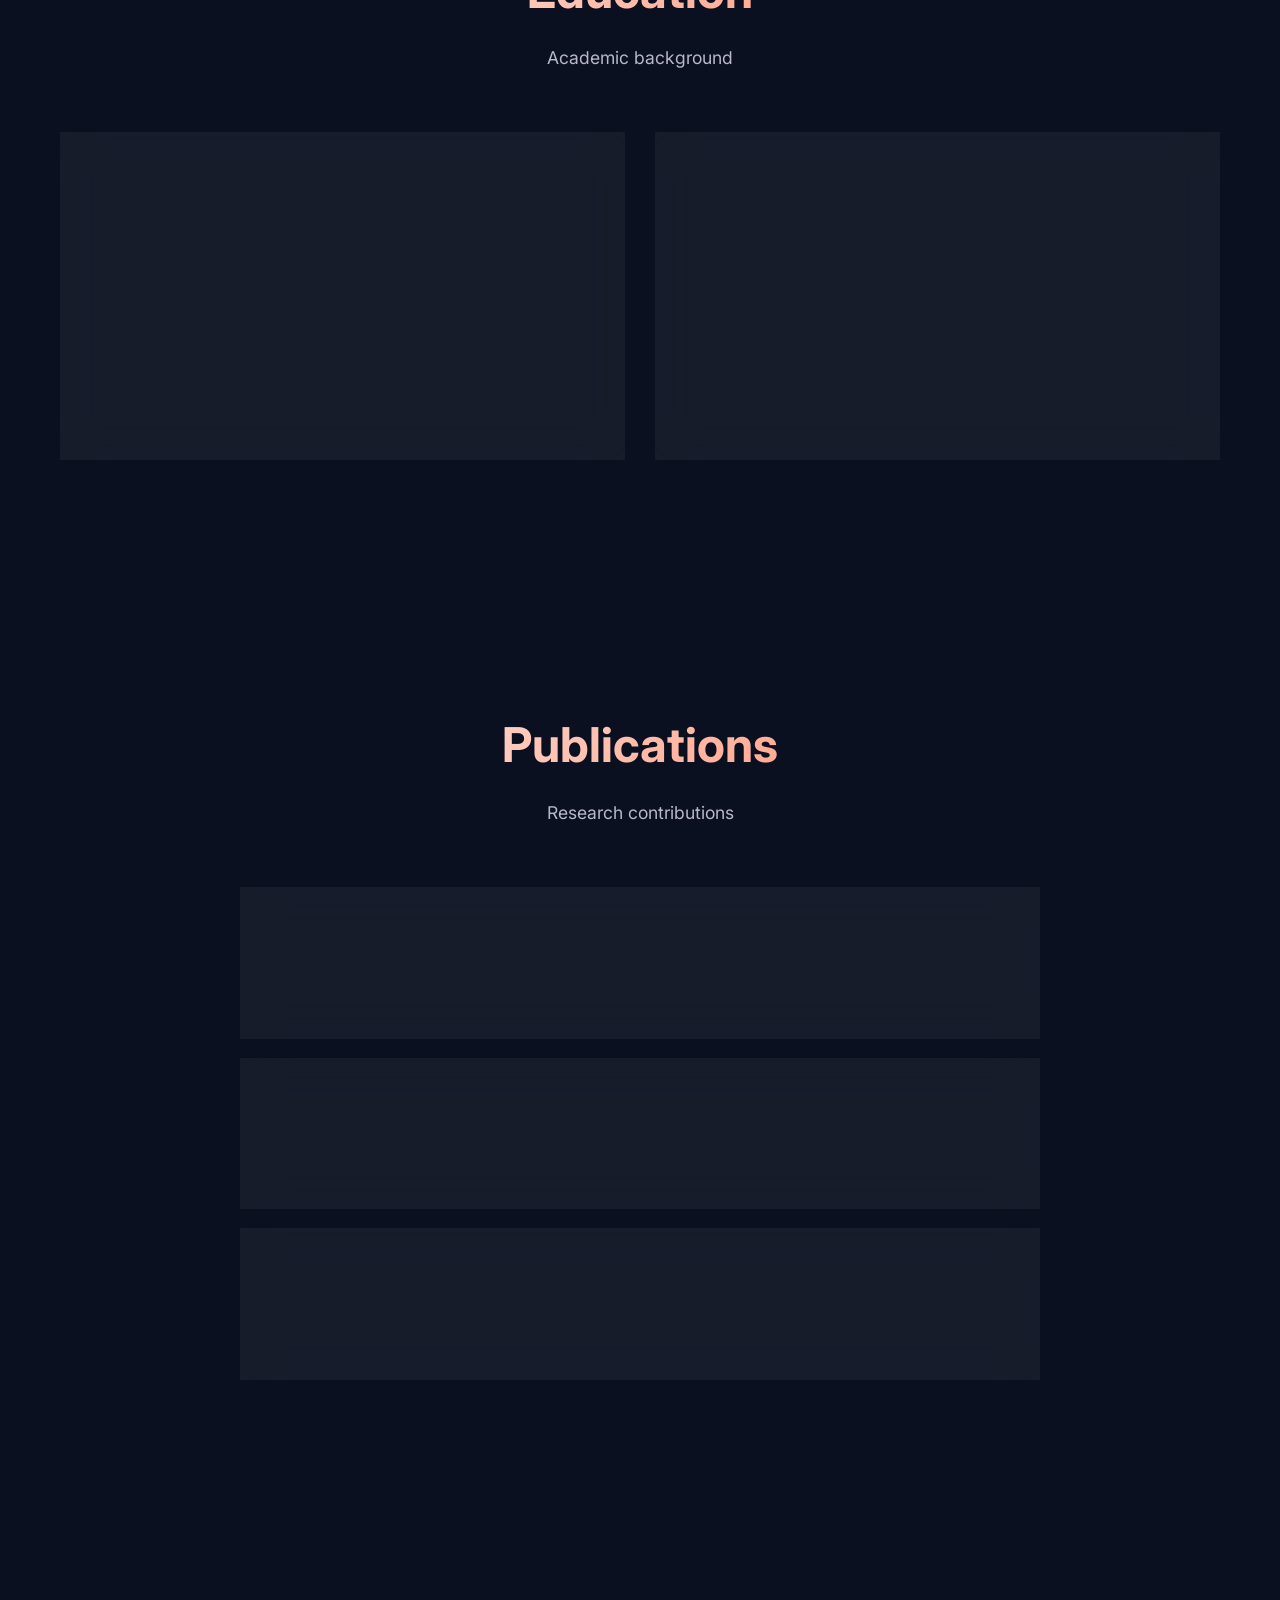
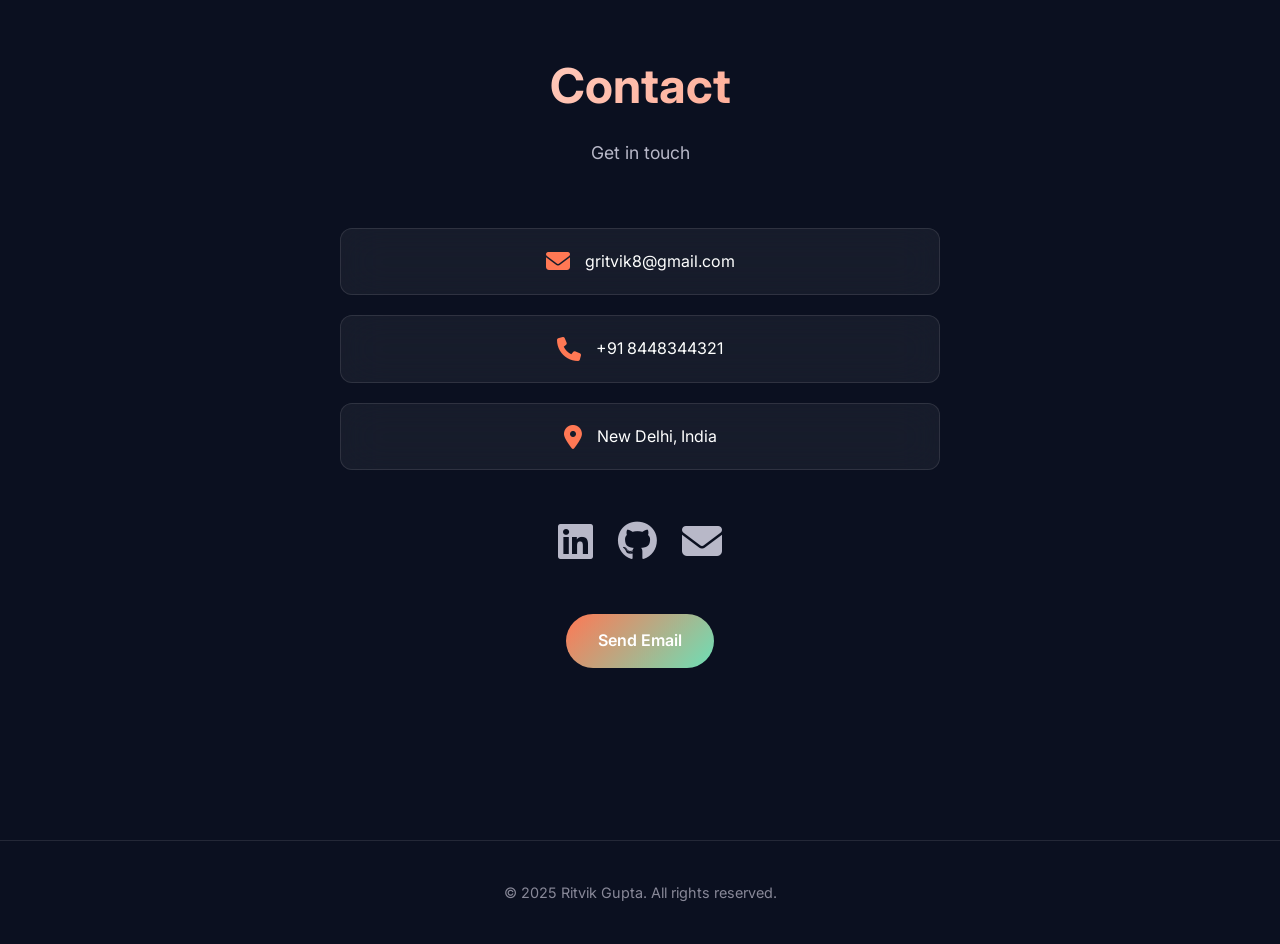
==== commit b3115f3e: "qeq" ====
--- a/index.html
+++ b/index.html
@@ -18,9 +18,11 @@
     <meta property="og:description" content="AI/ML Engineer with 2+ years experience building production-grade ML and LLM applications.">
     <meta property="og:type" content="website">
     <meta property="og:url" content="https://01ritvik.github.io">
-    <meta name="twitter:card" content="summary_large_image">
+    <meta name="twitter:card" content="summary">
     <meta name="twitter:title" content="Ritvik Gupta | AI/ML Engineer">
     <meta name="twitter:description" content="Building production-grade ML and LLM applications">
+    <meta property="og:image" content="data:image/svg+xml,%3Csvg xmlns='http://www.w3.org/2000/svg' width='1200' height='630' viewBox='0 0 1200 630'%3E%3Crect width='1200' height='630' fill='%230b1020'/%3E%3C/svg%3E">
+    <meta name="twitter:image" content="data:image/svg+xml,%3Csvg xmlns='http://www.w3.org/2000/svg' width='1200' height='630' viewBox='0 0 1200 630'%3E%3Crect width='1200' height='630' fill='%230b1020'/%3E%3C/svg%3E">
     <link rel="icon" type=" image/png" href="./assets/profile-pic.png">
     <title>Ritvik Gupta | AI/ML Engineer | Data Scientist</title>
     <link rel="preconnect" href="https://fonts.googleapis.com">
@@ -398,7 +400,7 @@
 
         /* Section Spacing */
         section {
-            padding: 120px 0;
+            padding: 96px 0;
             scroll-margin-top: 96px;
         }
 
@@ -418,7 +420,7 @@
             flex-direction: column;
             justify-content: center;
             align-items: center;
-            padding: 140px 40px 80px;
+            padding: 112px 40px 64px;
             text-align: center;
             position: relative;
         }
@@ -456,7 +458,8 @@
         .hero-subtitle {
             font-size: 1.5rem;
             color: var(--text-secondary);
-            margin-bottom: 30px;
+            margin-top: 56px;
+            margin-bottom: 56px;
             font-weight: 400;
         }
 
@@ -601,7 +604,7 @@
 
         /* Section Styles */
         section {
-            padding: 80px 0;
+            padding: 64px 0;
         }
 
         .section-header {
@@ -849,7 +852,7 @@
             font-size: clamp(1.2rem, 3vw, 1.8rem);
             font-weight: 500;
             color: var(--text-secondary);
-            margin-bottom: 20px;
+            margin-bottom: 56px;
         }
 
         .cursor {
@@ -1002,7 +1005,7 @@
         }
 
         .skill-category:hover .skill-category-title i {
-            transform: rotate(360deg) scale(1.2);
+            transform: scale(1.2);
         }
 
         .skill-tags {
@@ -1349,7 +1352,7 @@
             padding: 40px 20px;
             text-align: center;
             border-top: 1px solid var(--glass-border);
-            margin-top: 60px;
+            margin-top: 48px;
         }
 
         footer p {
@@ -1507,6 +1510,8 @@
 
             .hero-subtitle {
                 font-size: 1rem;
+                margin-top: 40px;
+                margin-bottom: 40px;
             }
 
             .hero-description {
@@ -1644,6 +1649,7 @@
             <li><a href="#experience">Experience</a></li>
             <li><a href="#projects">Projects</a></li>
             <li><a href="#skills">Skills</a></li>
+            <li><a href="#education">Education</a></li>
             <li><a href="#publications">Publications</a></li>
             <li><a href="#contact">Contact</a></li>
         </ul>
@@ -1665,6 +1671,7 @@
         <a href="#experience">Experience</a>
         <a href="#projects">Projects</a>
         <a href="#skills">Skills</a>
+        <a href="#education">Education</a>
         <a href="#publications">Publications</a>
         <a href="#contact">Contact</a>
     </div>
@@ -1676,11 +1683,12 @@
     <section id="hero">
         <div class="hero-content">
             <h1 class="hero-title">Ritvik Gupta</h1>
-            <p class="hero-subtitle"><span id="typing-text"></span><span class="cursor">|</span></p>
+            <p class="hero-subtitle">AI/ML Engineer • Data Scientist • Python Developer</p>
             <p class="hero-description">
                 Building production-grade machine learning and LLM applications across NLP, anomaly detection, 
-                recommendation systems, and computer vision. Experienced in Python, SQL, AWS, and GCP, 
-                developing scalable ML pipelines and cloud-native backend services.
+                recommendation systems, and computer vision, including 3M+ customer review summarization and 
+                25+ production APIs. Experienced in Python, SQL, AWS, and GCP, developing scalable ML pipelines 
+                and cloud-native backend services.
             </p>
             
             <div class="cta-buttons">
@@ -1720,11 +1728,11 @@
                             Building production-grade AI/ML solutions for enterprise clients.
                         </p>
                         <ul class="timeline-achievements">
-                            <li>Built a review summarization system for 3M+ customer reviews using Python, LangGraph, LLMs, BigQuery, and GCP</li>
-                            <li>Developed 25+ production REST APIs supporting computer vision workflows for image ingestion, validation, hazard detection, and property risk assessment</li>
-                            <li>Built and evaluated anomaly detection models using Python, scikit-learn, Isolation Forest, HBOS, and PCA to identify unusual patterns in structured data</li>
+                            <li>Built a review summarization system for 3M+ customer reviews using Python, LangGraph, LLMs, BigQuery, and GCP to surface actionable insights at scale</li>
+                            <li>Developed 25+ production REST APIs to support computer vision workflows for image ingestion, validation, hazard detection, and property risk assessment</li>
+                            <li>Designed and evaluated anomaly detection models using Python, scikit-learn, Isolation Forest, HBOS, and PCA to identify unusual patterns in structured data</li>
                             <li>Improved ML workflows through feature engineering, model evaluation, parallel processing, and production integration across AI/ML systems</li>
-                            <li>Supported delivery of AI/ML solutions across NLP, computer vision, and structured-data applications using cloud-based data and backend systems</li>
+                            <li>Supported delivery of AI/ML solutions across NLP, computer vision, and structured-data applications using cloud-based data pipelines and backend systems</li>
                         </ul>
                         <div class="timeline-tags">
                             <span class="timeline-tag">LLM</span>
@@ -1877,7 +1885,7 @@
                     <div class="project-content">
                         <h3 class="project-title">Algorithmic Stock Market Prediction System</h3>
                         <p class="project-description">
-                            Built an end-to-end ML pipeline for stock price prediction using time-series analysis, ARIMA models, and feature engineering. Achieved 85% accuracy in directional movement prediction with real-time data processing.
+                            Built an end-to-end ML pipeline for stock price prediction using time-series analysis, ARIMA models, and feature engineering on 3,750 rows of 15 years of historical data. Achieved 85% accuracy in directional movement prediction with real-time data processing.
                         </p>
                         <div class="project-metrics">
                             <span class="project-metric">85% Accuracy</span>
@@ -2051,6 +2059,7 @@
                     <h3 class="education-degree">Master of Science, Applied Data Analytics</h3>
                     <div class="education-institution">Boston University</div>
                     <div class="education-period">2023 - 2025</div>
+                    <div class="education-courses">Relevant courses: Big Data Analytics, Computational Mathematics for Machine Learning, Web Mining and Graph Analytics</div>
                 </div>
 
                 <div class="education-card">
@@ -2060,6 +2069,7 @@
                     <h3 class="education-degree">Bachelor of Technology (B.Tech.), Computer Science and Engineering</h3>
                     <div class="education-institution">SRM Institute of Science and Technology</div>
                     <div class="education-period">2019 - 2023</div>
+                    <div class="education-courses">Relevant courses: Artificial Intelligence, Database Management Systems, Data Mining and Analytics</div>
                 </div>
             </div>
         </div>
@@ -2169,39 +2179,6 @@
             }, 2000);
         });
 
-        // Typing Effect
-        const typingText = document.getElementById('typing-text');
-        const roles = ['AI/ML Engineer', 'Data Scientist', 'Python Developer'];
-        let roleIndex = 0;
-        let charIndex = 0;
-        let isDeleting = false;
-
-        function typeEffect() {
-            const currentRole = roles[roleIndex];
-            
-            if (isDeleting) {
-                typingText.textContent = currentRole.substring(0, charIndex - 1);
-                charIndex--;
-            } else {
-                typingText.textContent = currentRole.substring(0, charIndex + 1);
-                charIndex++;
-            }
-
-            if (!isDeleting && charIndex === currentRole.length) {
-                isDeleting = true;
-                setTimeout(typeEffect, 2000);
-            } else if (isDeleting && charIndex === 0) {
-                isDeleting = false;
-                roleIndex = (roleIndex + 1) % roles.length;
-                setTimeout(typeEffect, 500);
-            } else {
-                setTimeout(typeEffect, isDeleting ? 50 : 100);
-            }
-        }
-
-        // Start typing effect after loading screen
-        setTimeout(typeEffect, 2500);
-
         // Prevent browser from restoring scroll position
         if ('scrollRestoration' in history) {
             history.scrollRestoration = 'manual';
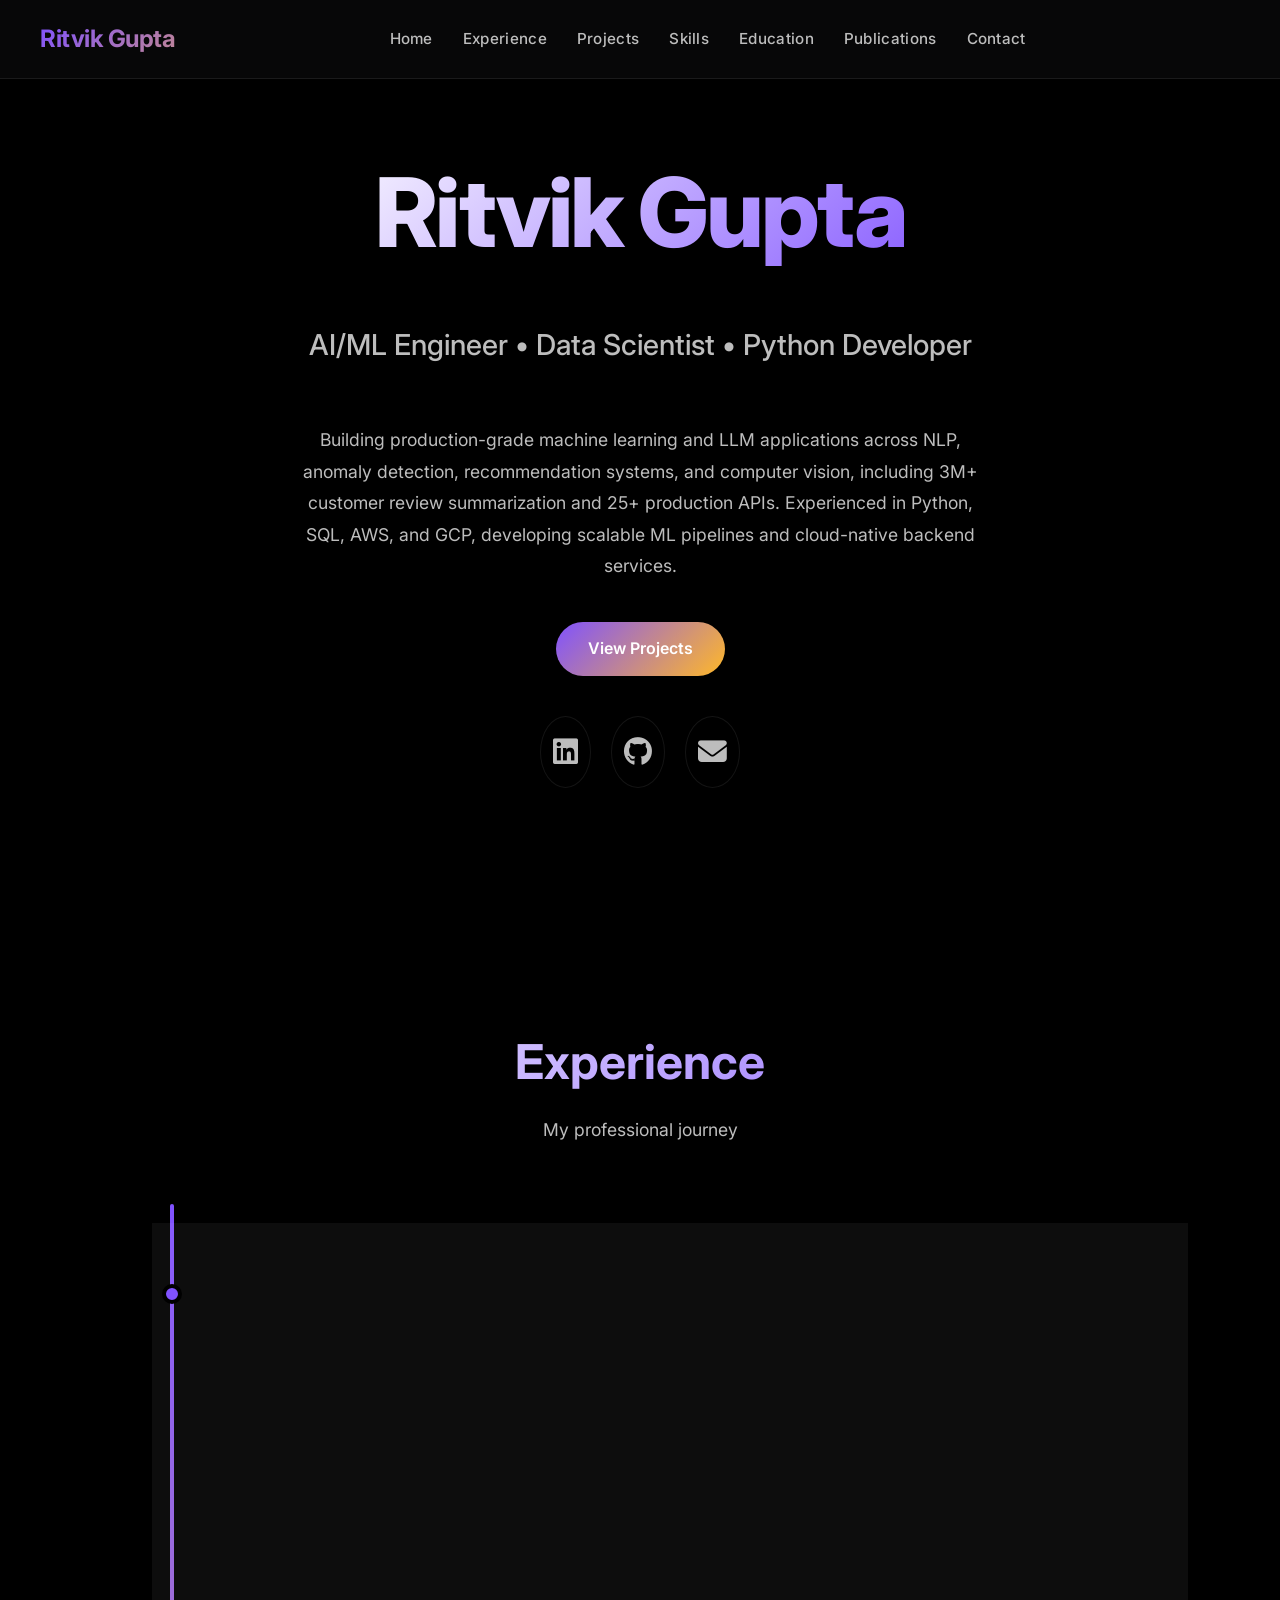
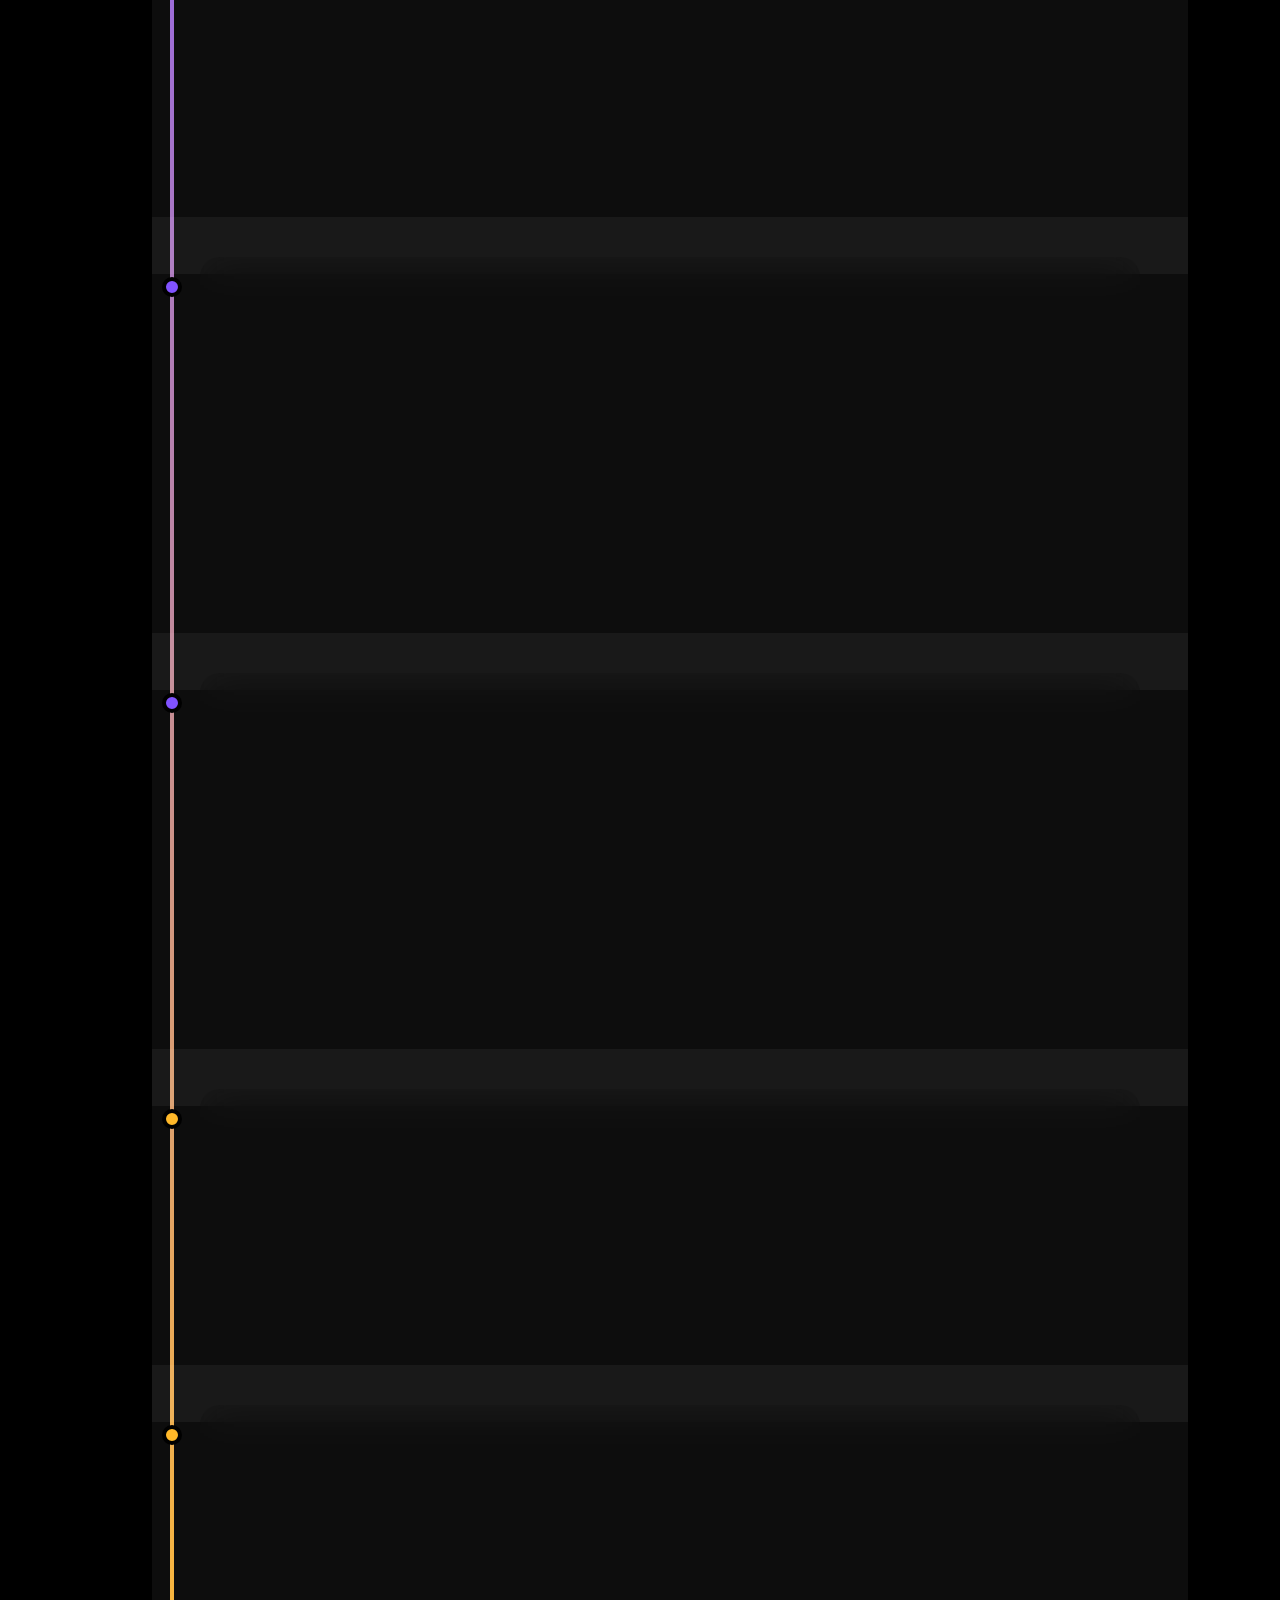
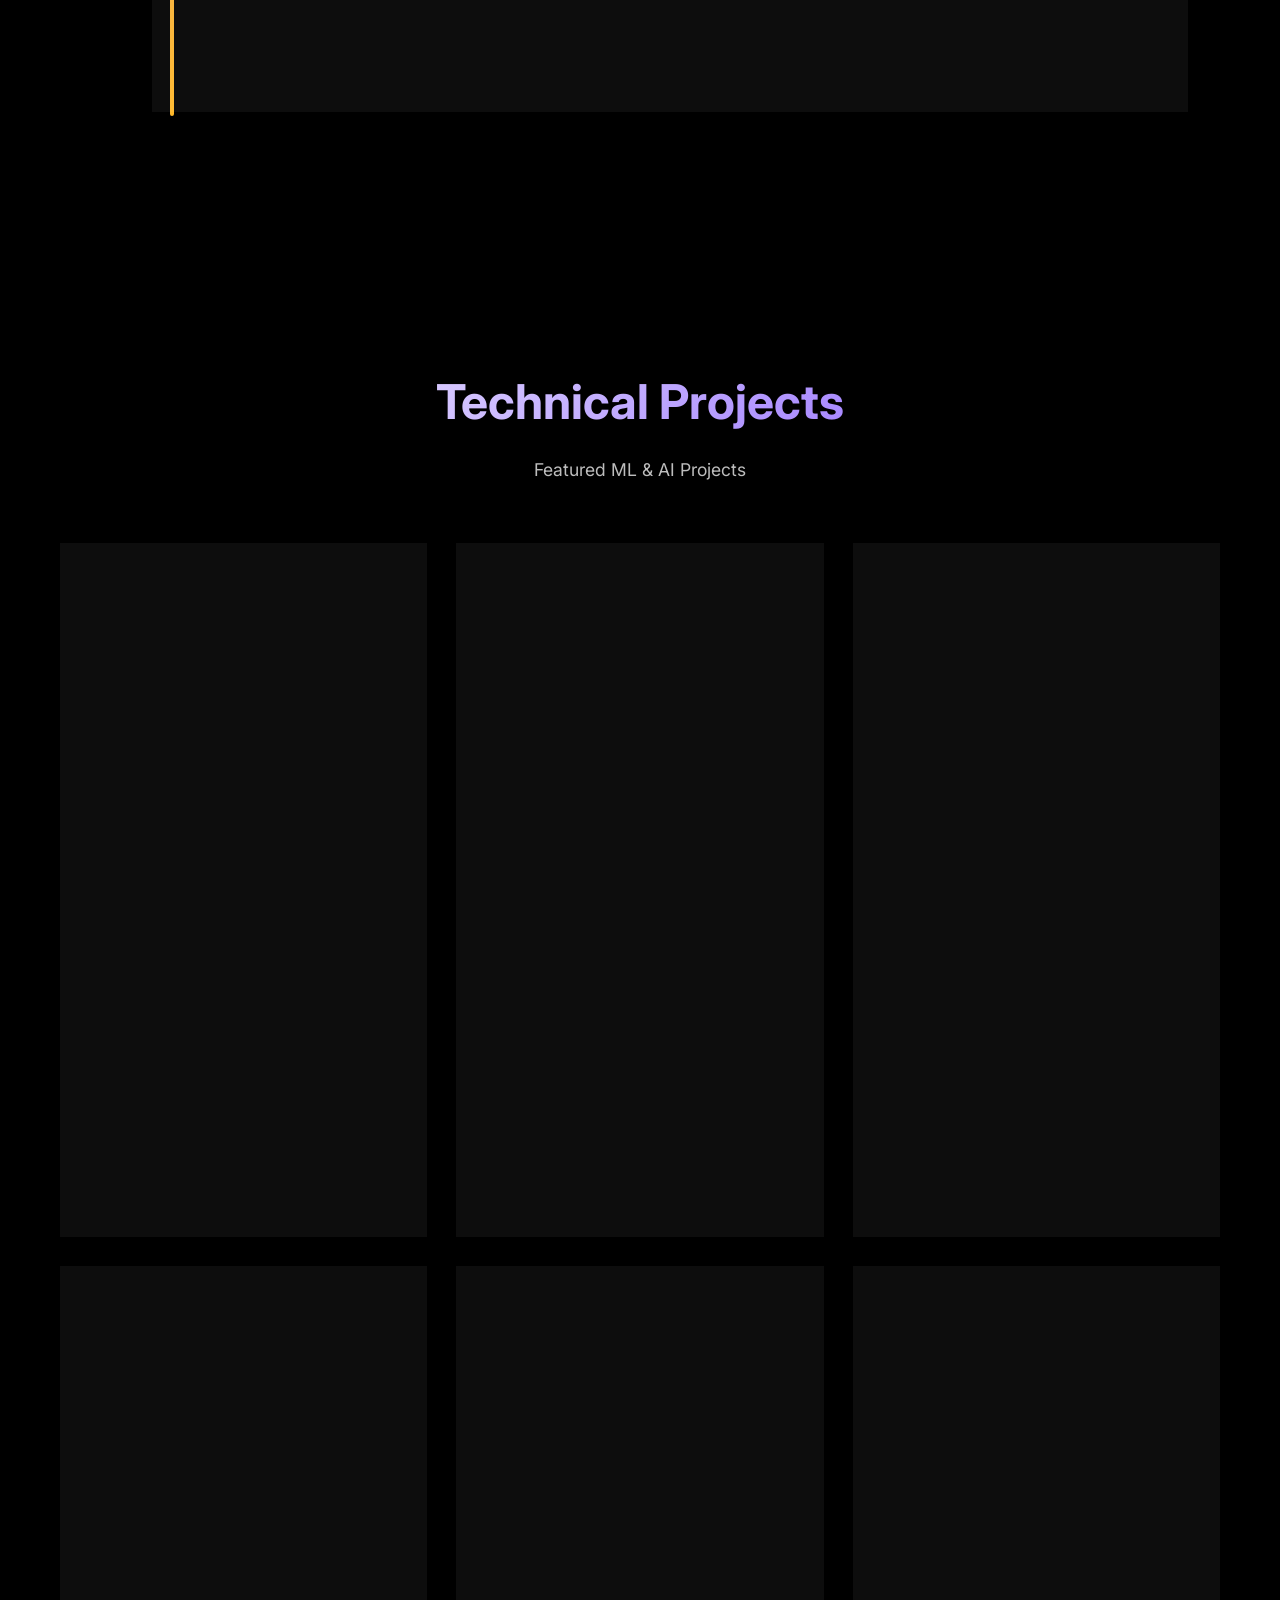
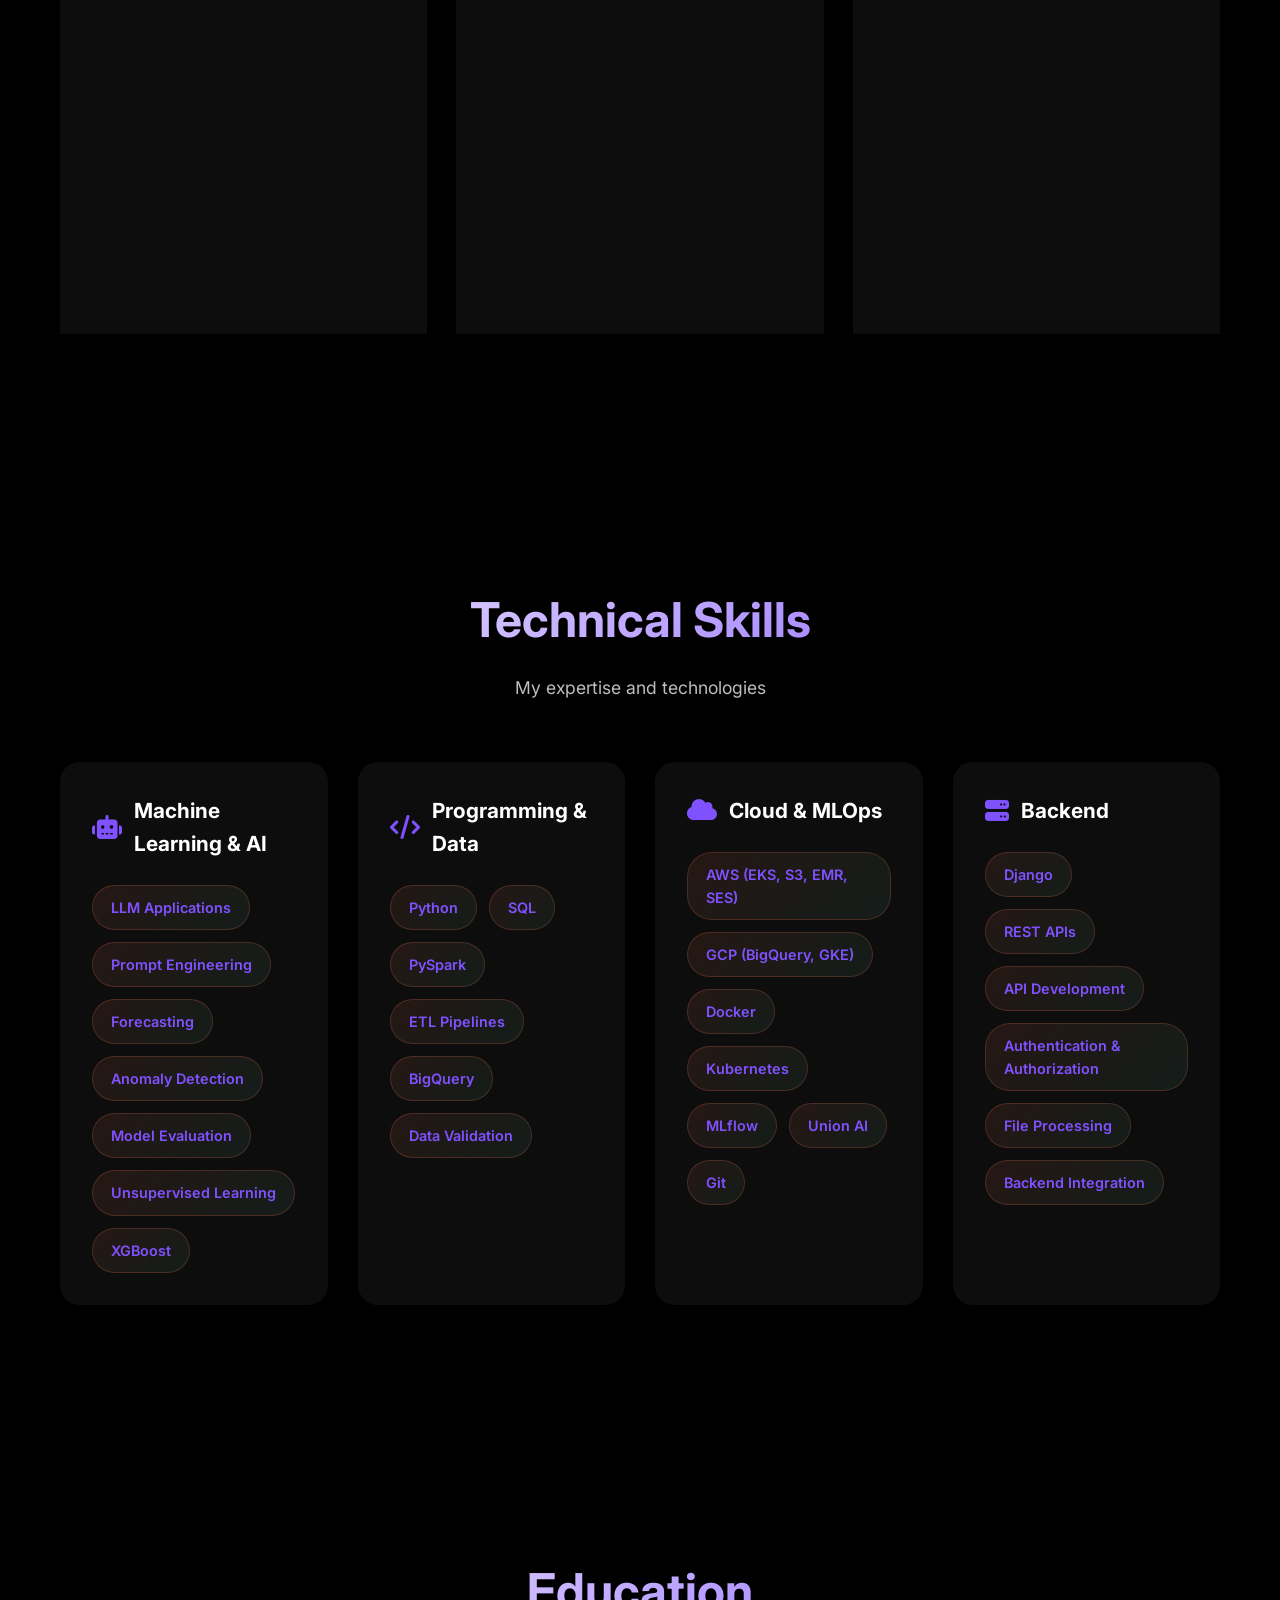
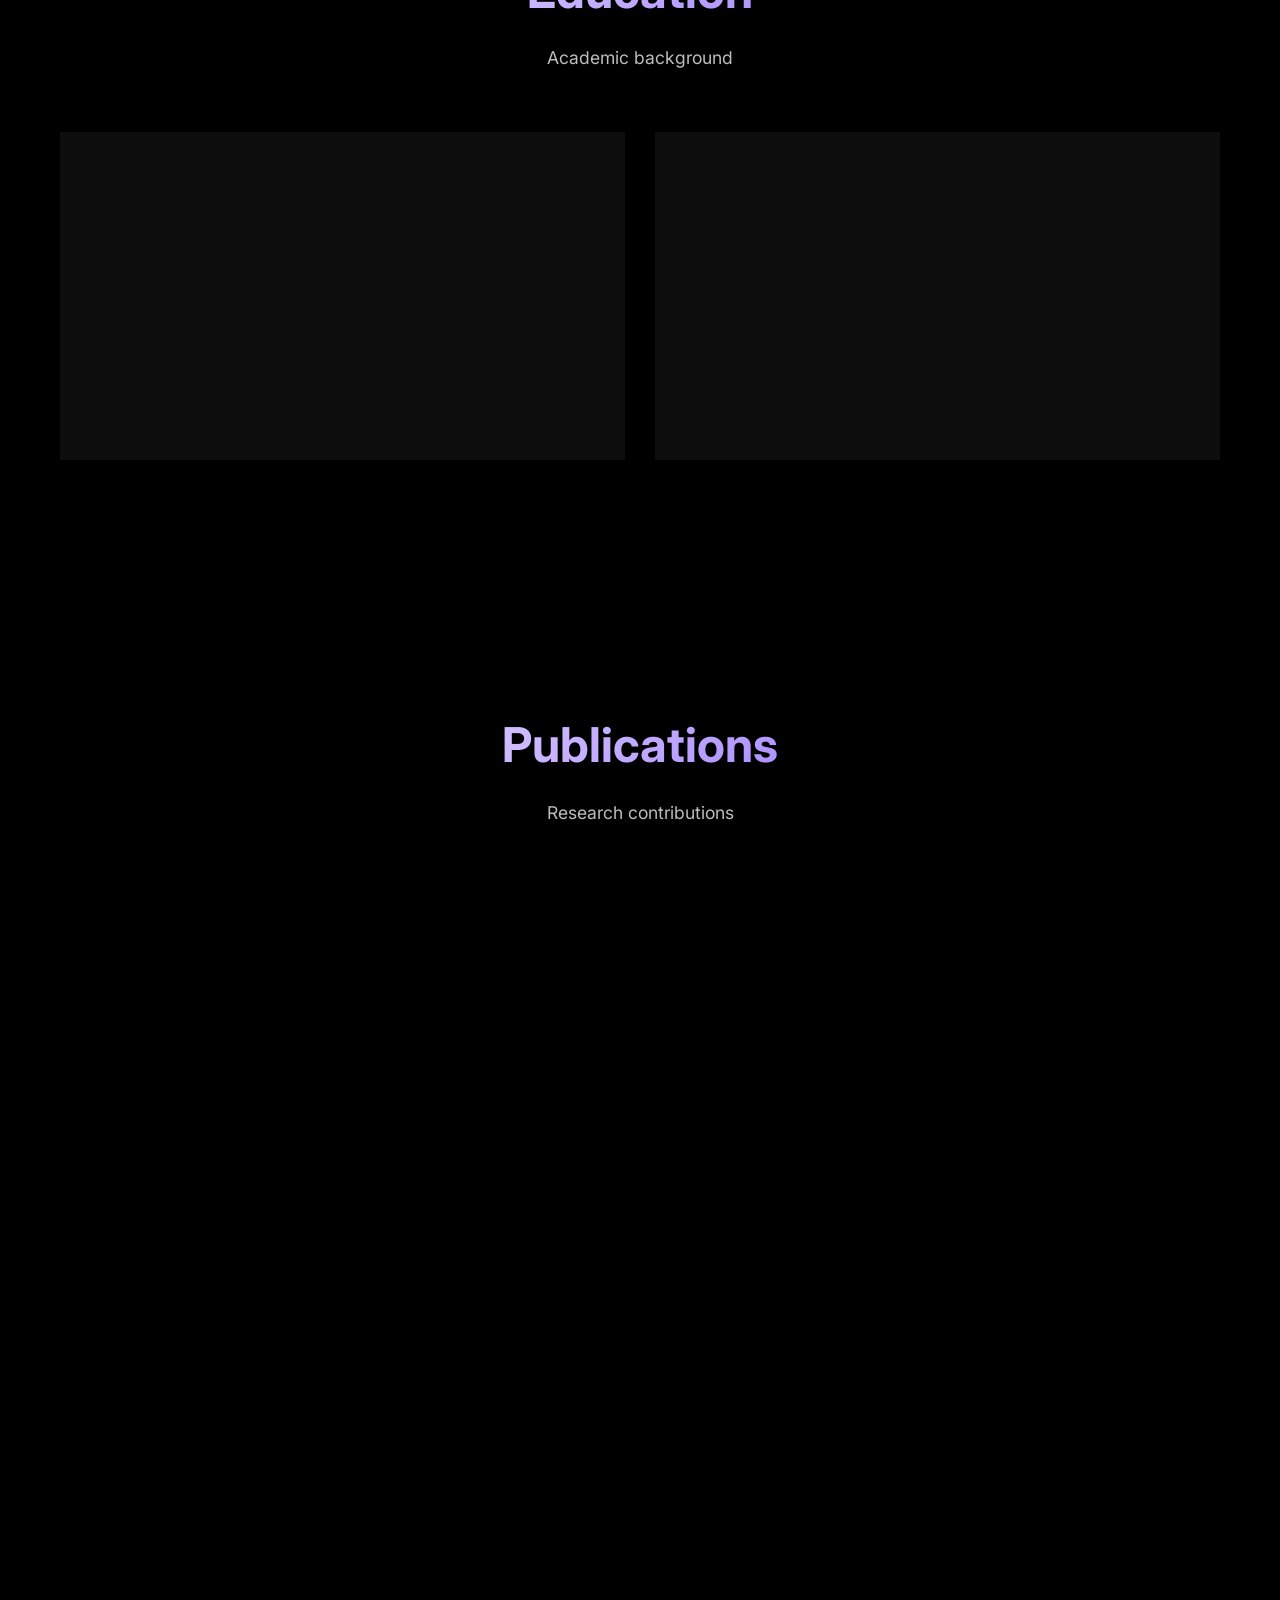
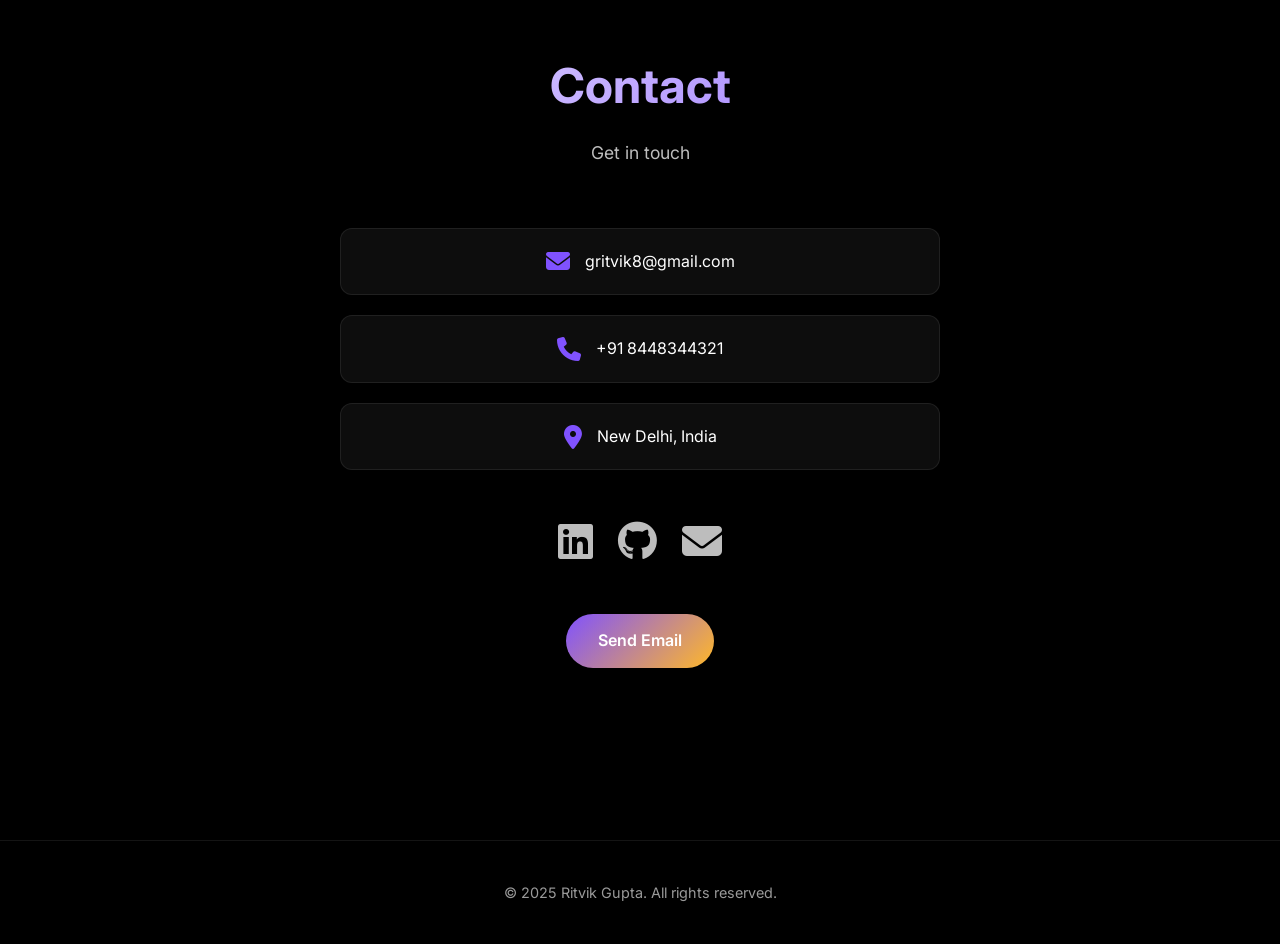
==== commit 8c92f49e: "Refine portfolio color contrast" ====
--- a/index.html
+++ b/index.html
@@ -13,7 +13,7 @@
     <meta name="keywords" content="AI Engineer, ML Engineer, Data Scientist, Python, AWS, GCP, LLM, Machine Learning, Ritvik Gupta">
     <meta name="author" content="Ritvik Gupta">
     <meta name="robots" content="index, follow">
-    <meta name="theme-color" content="#0b1020">
+    <meta name="theme-color" content="#000000">
     <meta property="og:title" content="Ritvik Gupta | AI/ML Engineer | Data Scientist">
     <meta property="og:description" content="AI/ML Engineer with 2+ years experience building production-grade ML and LLM applications.">
     <meta property="og:type" content="website">
@@ -31,16 +31,16 @@
     <link rel="stylesheet" href="https://cdnjs.cloudflare.com/ajax/libs/font-awesome/6.4.0/css/all.min.css">
     <style>
         :root {
-            --accent-primary: #ff7854;
-            --accent-secondary: #6ddfb6;
-            --bg-primary: #0b1020;
-            --bg-secondary: #121a33;
-            --bg-tertiary: #1d2952;
+            --accent-primary: #8052ff;
+            --accent-secondary: #ffb829;
+            --bg-primary: #000000;
+            --bg-secondary: #0b0b10;
+            --bg-tertiary: #15151f;
             --text-primary: #ffffff;
-            --text-secondary: #b8b8c8;
-            --text-tertiary: #888898;
+            --text-secondary: #bdbdbd;
+            --text-tertiary: #9a9a9a;
             --glass-bg: rgba(255, 255, 255, 0.05);
-            --glass-border: rgba(255, 255, 255, 0.1);
+            --glass-border: rgba(255, 255, 255, 0.08);
         }
 
         [data-theme="light"] {
@@ -91,27 +91,12 @@
             width: 100%;
             height: 100%;
             background: 
-                radial-gradient(ellipse at top left, rgba(255, 120, 84, 0.18) 0%, transparent 48%),
-                radial-gradient(ellipse at top right, rgba(109, 222, 182, 0.14) 0%, transparent 42%),
-                radial-gradient(ellipse at bottom left, rgba(255, 214, 102, 0.12) 0%, transparent 45%),
-                radial-gradient(ellipse at bottom right, rgba(109, 222, 182, 0.14) 0%, transparent 48%);
+                radial-gradient(ellipse at top left, rgba(128, 82, 255, 0.18) 0%, transparent 48%),
+                radial-gradient(ellipse at top right, rgba(255, 184, 41, 0.14) 0%, transparent 42%),
+                radial-gradient(ellipse at bottom left, rgba(21, 132, 110, 0.10) 0%, transparent 45%),
+                radial-gradient(ellipse at bottom right, rgba(128, 82, 255, 0.12) 0%, transparent 48%);
             z-index: -2;
             pointer-events: none;
-        }
-
-        body::after {
-            content: '';
-            position: fixed;
-            inset: 0;
-            background-image:
-                radial-gradient(circle at 20% 20%, rgba(255, 255, 255, 0.07) 0 1px, transparent 1.5px),
-                radial-gradient(circle at 80% 30%, rgba(255, 255, 255, 0.05) 0 1px, transparent 1.5px),
-                radial-gradient(circle at 50% 80%, rgba(255, 255, 255, 0.06) 0 1px, transparent 1.5px);
-            background-size: 140px 140px;
-            opacity: 0.45;
-            z-index: -1;
-            pointer-events: none;
-            mix-blend-mode: screen;
         }
 
         /* Floating Animation */
@@ -1692,7 +1677,7 @@
             </p>
             
             <div class="cta-buttons">
-                <a class="btn btn-secondary" href="#projects">View Projects</a>
+                <a class="btn btn-primary" href="#projects">View Projects</a>
             </div>
 
             <div class="social-links">
@@ -2296,11 +2281,12 @@
         const ctx = canvas.getContext('2d');
         let particles = [];
         let interactionParticle = null;
-        const particleCount = 110;
-        const connectionDistance = 150;
+        const particleCount = 92;
+        const connectionDistance = 140;
         const mouseDistance = 200;
         let mouseIsDown = false;
         let spawnInterval = null;
+        const particlePalette = ['#8052ff', '#ffb829', '#15846e', '#ffffff', '#7aa2ff', '#ff7ad9'];
 
         function resizeCanvas() {
             canvas.width = window.innerWidth;
@@ -2311,16 +2297,19 @@
             constructor(x, y, isNew = false) {
                 this.x = x || Math.random() * canvas.width;
                 this.y = y || Math.random() * canvas.height;
-                this.vx = (Math.random() - 0.5) * 0.5;
-                this.vy = (Math.random() - 0.5) * 0.5;
-                this.radius = Math.random() * 2 + 1.5;
+                this.vx = (Math.random() - 0.5) * 0.35;
+                this.vy = (Math.random() - 0.5) * 0.35;
+                this.size = Math.random() * 2.2 + 1.3;
                 this.opacity = isNew ? 0 : 0.9;
                 this.targetOpacity = 0.9;
+                this.color = particlePalette[Math.floor(Math.random() * particlePalette.length)];
+                this.rotation = Math.random() * Math.PI;
             }
 
             update() {
                 this.x += this.vx;
                 this.y += this.vy;
+                this.rotation += this.vx * 0.2;
 
                 if (this.x < 0 || this.x > canvas.width) this.vx *= -1;
                 if (this.y < 0 || this.y > canvas.height) this.vy *= -1;
@@ -2332,11 +2321,44 @@
             }
 
             draw() {
+                const alpha = this.opacity;
+                const half = this.size;
+                const points = [
+                    { x: 0, y: -half * 1.2 },
+                    { x: half, y: half * 1.1 },
+                    { x: -half, y: half * 1.1 }
+                ];
+
                 ctx.beginPath();
-                ctx.arc(this.x, this.y, this.radius, 0, Math.PI * 2);
-                ctx.fillStyle = `rgba(255, 120, 84, ${this.opacity})`;
+                points.forEach((point, index) => {
+                    const angle = this.rotation;
+                    const rotatedX = point.x * Math.cos(angle) - point.y * Math.sin(angle);
+                    const rotatedY = point.x * Math.sin(angle) + point.y * Math.cos(angle);
+                    if (index === 0) {
+                        ctx.moveTo(this.x + rotatedX, this.y + rotatedY);
+                    } else {
+                        ctx.lineTo(this.x + rotatedX, this.y + rotatedY);
+                    }
+                });
+                ctx.closePath();
+                ctx.strokeStyle = hexToRgba(this.color, alpha);
+                ctx.lineWidth = 1.1;
+                ctx.stroke();
+                ctx.fillStyle = hexToRgba(this.color, alpha * 0.06);
                 ctx.fill();
             }
+        }
+
+        function hexToRgba(hex, alpha) {
+            const value = hex.replace('#', '');
+            const normalized = value.length === 3
+                ? value.split('').map(ch => ch + ch).join('')
+                : value;
+            const int = parseInt(normalized, 16);
+            const r = (int >> 16) & 255;
+            const g = (int >> 8) & 255;
+            const b = int & 255;
+            return `rgba(${r}, ${g}, ${b}, ${alpha})`;
         }
 
         function initParticles() {
@@ -2362,8 +2384,8 @@
                     if (distance < connectionDistance) {
                         const opacity = (1 - distance / connectionDistance) * particles[i].opacity * particles[j].opacity;
                         ctx.beginPath();
-                        ctx.strokeStyle = `rgba(109, 222, 182, ${opacity * 0.5})`;
-                        ctx.lineWidth = 0.7;
+                        ctx.strokeStyle = `rgba(128, 82, 255, ${opacity * 0.35})`;
+                        ctx.lineWidth = 0.6;
                         ctx.moveTo(particles[i].x, particles[i].y);
                         ctx.lineTo(particles[j].x, particles[j].y);
                         ctx.stroke();
